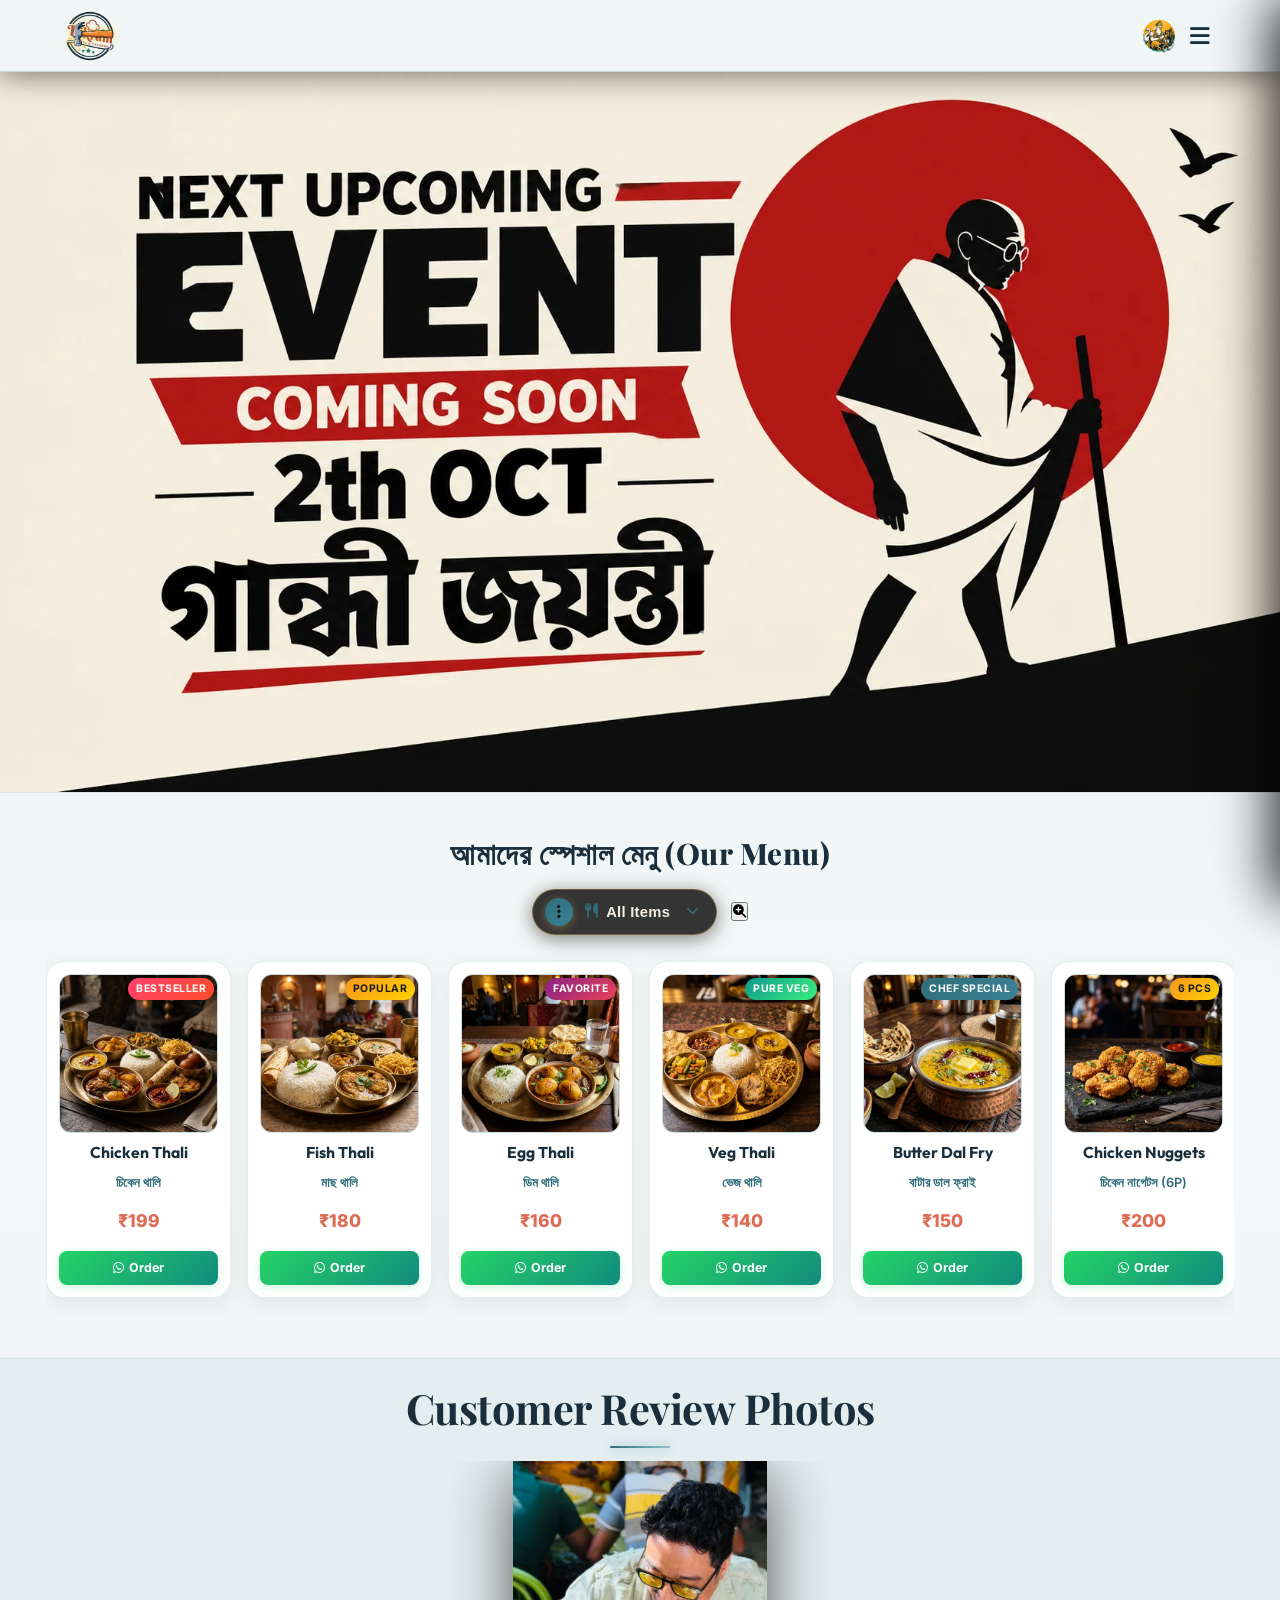
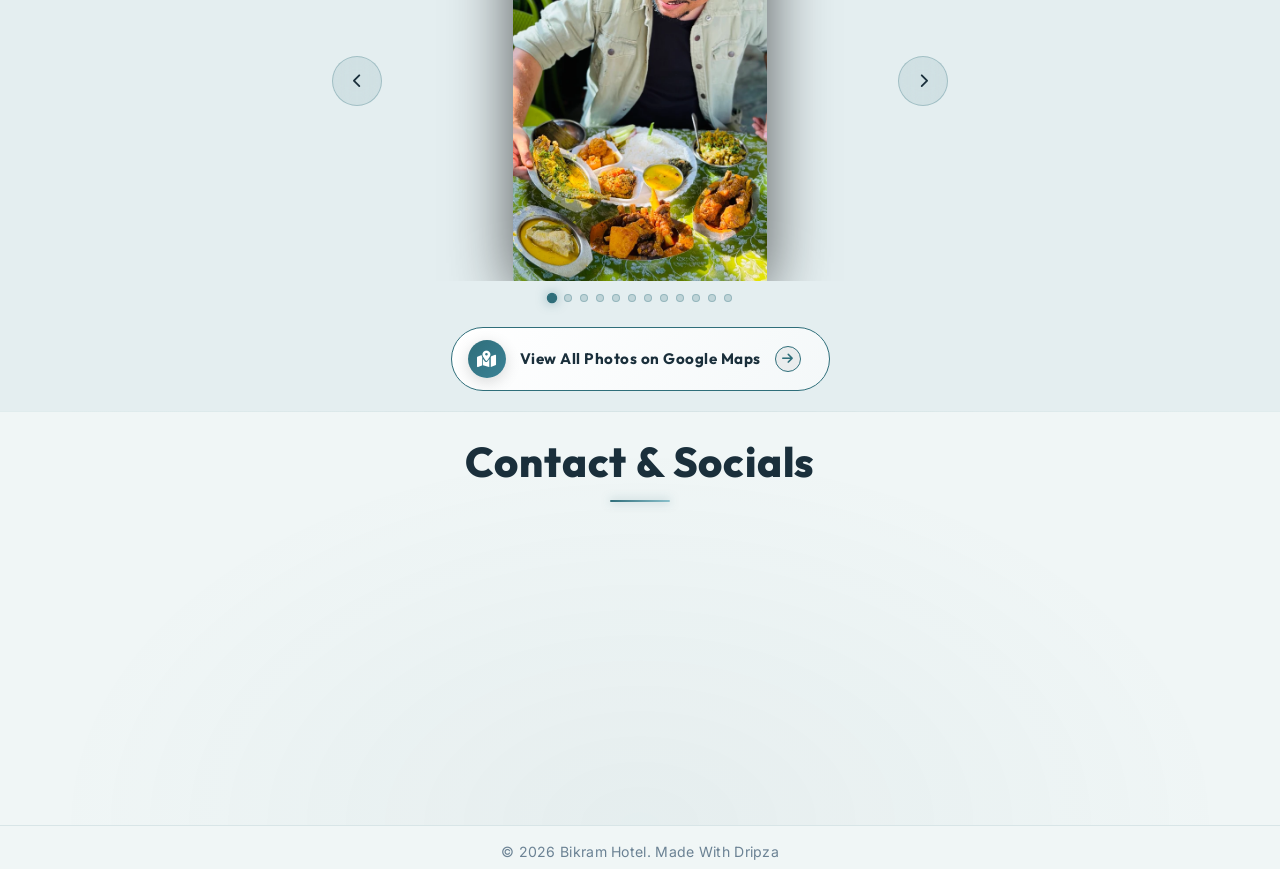
==== index.html @ 46b235b0 "Update search input keypad dismiss on enter" ====
﻿<!DOCTYPE html>
<html lang="bn">
<head>
    <meta charset="UTF-8">
    <meta name="viewport" content="width=device-width, initial-scale=1.0">
    <title>Bikram Hotel</title>
    <link rel="icon" type="image/png" href="assets/bikram_hotel_logo.webp">
    <link href="https://fonts.googleapis.com/css2?family=Playfair+Display:wght@400;600;700;800&family=Outfit:wght@300;400;600;800&family=Inter:wght@300;400;500;600&display=swap" rel="stylesheet">
    <link rel="stylesheet" href="https://cdnjs.cloudflare.com/ajax/libs/font-awesome/6.4.0/css/all.min.css">
    <link rel="stylesheet" href="styles.css?v=1.3">
</head>
<body class="no-scroll">
    <!-- Preloader Screen -->
    <div id="preloader">
        <div class="preloader-content">
            <h1 class="preloader-title">Welcome to <br><span class="highlight">Bikram Hotel</span></h1>
            <div class="preloader-loader">
                <div class="loader-bar"></div>
            </div>
        </div>
    </div>
    <!-- Navbar -->
    <nav class="navbar">
        <div class="logo-container">
            <img src="assets/bikram_hotel_logo.webp" alt="Bikram Hotel Logo" class="logo-brand-img">
            <div class="logo-text-wrapper">
                <span class="animated-football-header" title="Ganesh Chaturthi Special">
                    <img src="assets/ganesh_run_icon.webp" alt="Ganesh Run Icon" style="object-fit: contain; filter: drop-shadow(0 0 5px rgba(255, 215, 0, 0.6));">
                </span>
                <span class="logo-text">Bikram Hotel</span>
            </div>
        </div>
        <span class="rath-yatra-header-text">শুভ বিশ্বকর্মা পূজা!</span>
        <ul class="nav-links">
            <li><a href="#home">Home</a></li>
            <li><a href="#menu">Menu</a></li>
            <li><a href="#reviews">Reviews</a></li>
            <li><a href="#contact">Contact</a></li>
        </ul>
        <div class="navbar-actions">
            <!-- Rakhi Purnima Button for Poster -->
            <button class="fifa-btn" id="open-promo-modal-direct-btn" title="Show Ganesh Chaturthi Special Poster">
                <div class="fifa-container">
                    <div class="fifa-magic-ring"></div>
                    <img src="assets/ganesh_icon.webp" alt="Ganesh Special" class="fifa-svg" style="object-fit: contain;">
                </div>
            </button>
            
            <div class="hamburger">
                <i class="fas fa-bars"></i>
            </div>
        </div>
    </nav>

    <!-- Hero Section -->
    <section id="home" class="hero">
        <div class="hero-bg banner-box">
            <img src="assets/aj_restaurant_banner_1.webp" alt="AJ Restaurant & Cafe Banner" class="active">
            <img src="assets/hero_banner_1.webp" alt="Bikram Hotel Hero Banner">
            <div class="overlay"></div>
        </div>
        <!-- Click/Hover Zones for Banner Control -->
        <div class="hero-nav-zone left-zone" title="Previous Image"></div>
        <div class="hero-nav-zone right-zone" title="Next Image"></div>
    </section>

                    <!-- Digital Restaurant Menu Section -->
    <section id="menu" class="main-menu-section">
        <div class="menu-header-wrapper">
            <div class="menu-eyebrow-container">
                <span class="menu-eyebrow">আমাদের স্পেশাল মেনু (Our Menu)</span>
            </div>
        </div>

        <!-- Menu Category Filter Tabs -->
                <!-- Menu Category Filter Dropdown (Three-Dot Filter Menu) -->
        <!-- Menu Filter and Zoom Controls Row -->
        <div class="menu-filter-controls-row">
            <div class="menu-filter-dropdown-wrapper" id="main-menu-filter-dropdown-wrapper">
            <button type="button" class="menu-filter-dots-btn" id="main-menu-filter-dots-btn" aria-expanded="false" aria-haspopup="true" title="Filter Menu">
                <span class="three-dots-icon-box">
                    <i class="fas fa-ellipsis-v"></i>
                </span>
                <span class="current-filter-label" id="main-current-filter-label">
                    <i class="fas fa-utensils"></i>
                    <span>All Items</span>
                </span>
                <i class="fas fa-chevron-down filter-dropdown-arrow"></i>
            </button>

            <!-- Dropdown List of Category Filter Options -->
            <div class="menu-filter-dropdown-menu" id="main-menu-filter-dropdown-menu">
                <div class="menu-filter-dropdown-header">
                    <span><i class="fas fa-filter"></i> Filter Category</span>
                </div>
                <div class="menu-filter-dropdown-list">
                    <button type="button" class="menu-tab-btn active" data-category="all">
                        <span class="tab-btn-content">
                            <i class="fas fa-utensils tab-icon"></i>
                            <span class="tab-title">All Items</span>
                        </span>
                        <i class="fas fa-check active-indicator-icon"></i>
                    </button>
                    <button type="button" class="menu-tab-btn" data-category="thali">
                        <span class="tab-btn-content">
                            <i class="fas fa-bowl-rice tab-icon"></i>
                            <span class="tab-title">Bengali Thali</span>
                        </span>
                        <i class="fas fa-check active-indicator-icon"></i>
                    </button>
                    <button type="button" class="menu-tab-btn" data-category="snacks">
                        <span class="tab-btn-content">
                            <i class="fas fa-burger tab-icon"></i>
                            <span class="tab-title">Breakfast & Snacks</span>
                        </span>
                        <i class="fas fa-check active-indicator-icon"></i>
                    </button>
                    <button type="button" class="menu-tab-btn" data-category="beverages">
                        <span class="tab-btn-content">
                            <i class="fas fa-mug-hot tab-icon"></i>
                            <span class="tab-title">Tea & Coffee</span>
                        </span>
                        <i class="fas fa-check active-indicator-icon"></i>
                    </button>
                    <button type="button" class="menu-tab-btn" data-category="extras">
                        <span class="tab-btn-content">
                            <i class="fas fa-plate-wheat tab-icon"></i>
                            <span class="tab-title">Sides & Extras</span>
                        </span>
                        <i class="fas fa-check active-indicator-icon"></i>
                    </button>
                </div>
            </div>
        </div>

            <!-- Zoom Full Menu Button on Right Side of Filter -->
            <button type="button" class="menu-zoom-btn" id="open-full-menu-modal-btn" title="Open Complete Menu Card">
                    <i class="fas fa-search-plus"></i>
                </button>
        </div>
        

        <!-- Menu Cards Horizontal Side-Scroll Wrapper -->
        <div class="main-menu-scroll-wrapper">
            <div class="main-menu-scroll-track" id="main-restaurant-menu-scroll">
                
                <!-- 1. Chicken Thali -->
                <div class="food-menu-card" data-category="thali">
                    <div class="food-card-badge bestseller">Bestseller</div>
                    <div class="food-card-img-box">
                        <img src="assets/menu_chicken_thali.webp" alt="Chicken Thali" loading="lazy">
                    </div>
                    <div class="food-card-body">
                        <h3 class="food-title">Chicken Thali</h3>
                        <span class="bengali-title">চিকেন থালি</span>
                        <span class="food-price">₹199</span>
                        <a href="https://wa.me/919932646227?text=Hi%20Bikram%20Hotel,%20I%20want%20to%20order%20Chicken%20Thali%20(₹199)" target="_blank" class="food-order-btn">
                            <i class="fab fa-whatsapp"></i> Order
                        </a>
                    </div>
                </div>

                <!-- 2. Fish Thali -->
                <div class="food-menu-card" data-category="thali">
                    <div class="food-card-badge popular">Popular</div>
                    <div class="food-card-img-box">
                        <img src="assets/menu_fish_thali.webp" alt="Fish Thali" loading="lazy">
                    </div>
                    <div class="food-card-body">
                        <h3 class="food-title">Fish Thali</h3>
                        <span class="bengali-title">মাছ থালি</span>
                        <span class="food-price">₹180</span>
                        <a href="https://wa.me/919932646227?text=Hi%20Bikram%20Hotel,%20I%20want%20to%20order%20Fish%20Thali%20(₹180)" target="_blank" class="food-order-btn">
                            <i class="fab fa-whatsapp"></i> Order
                        </a>
                    </div>
                </div>

                <!-- 3. Egg Thali -->
                <div class="food-menu-card" data-category="thali">
                    <div class="food-card-badge special">Favorite</div>
                    <div class="food-card-img-box">
                        <img src="assets/menu_egg_thali.webp" alt="Egg Thali" loading="lazy">
                    </div>
                    <div class="food-card-body">
                        <h3 class="food-title">Egg Thali</h3>
                        <span class="bengali-title">ডিম থালি</span>
                        <span class="food-price">₹160</span>
                        <a href="https://wa.me/919932646227?text=Hi%20Bikram%20Hotel,%20I%20want%20to%20order%20Egg%20Thali%20(₹160)" target="_blank" class="food-order-btn">
                            <i class="fab fa-whatsapp"></i> Order
                        </a>
                    </div>
                </div>

                <!-- 4. Veg Thali -->
                <div class="food-menu-card" data-category="thali">
                    <div class="food-card-badge pure-veg">Pure Veg</div>
                    <div class="food-card-img-box">
                        <img src="assets/menu_veg_thali.webp" alt="Veg Thali" loading="lazy">
                    </div>
                    <div class="food-card-body">
                        <h3 class="food-title">Veg Thali</h3>
                        <span class="bengali-title">ভেজ থালি</span>
                        <span class="food-price">₹140</span>
                        <a href="https://wa.me/919932646227?text=Hi%20Bikram%20Hotel,%20I%20want%20to%20order%20Veg%20Thali%20(₹140)" target="_blank" class="food-order-btn">
                            <i class="fab fa-whatsapp"></i> Order
                        </a>
                    </div>
                </div>

                <!-- 5. Butter Dal Fry -->
                <div class="food-menu-card" data-category="extras">
                    <div class="food-card-badge chef">Chef Special</div>
                    <div class="food-card-img-box">
                        <img src="assets/menu_butter_dal_fry.webp" alt="Butter Dal Fry" loading="lazy">
                    </div>
                    <div class="food-card-body">
                        <h3 class="food-title">Butter Dal Fry</h3>
                        <span class="bengali-title">বাটার ডাল ফ্রাই</span>
                        <span class="food-price">₹150</span>
                        <a href="https://wa.me/919932646227?text=Hi%20Bikram%20Hotel,%20I%20want%20to%20order%20Butter%20Dal%20Fry%20(₹150)" target="_blank" class="food-order-btn">
                            <i class="fab fa-whatsapp"></i> Order
                        </a>
                    </div>
                </div>

                <!-- 6. Chicken Nuggets -->
                <div class="food-menu-card" data-category="snacks">
                    <div class="food-card-badge popular">6 Pcs</div>
                    <div class="food-card-img-box">
                        <img src="assets/menu_chicken_nuggets.webp" alt="Chicken Nuggets" loading="lazy">
                    </div>
                    <div class="food-card-body">
                        <h3 class="food-title">Chicken Nuggets</h3>
                        <span class="bengali-title">চিকেন নাগেটস (6P)</span>
                        <span class="food-price">₹200</span>
                        <a href="https://wa.me/919932646227?text=Hi%20Bikram%20Hotel,%20I%20want%20to%20order%20Chicken%20Nuggets%20(₹200)" target="_blank" class="food-order-btn">
                            <i class="fab fa-whatsapp"></i> Order
                        </a>
                    </div>
                </div>

                <!-- 7. Aloo Tikki -->
                <div class="food-menu-card" data-category="snacks">
                    <div class="food-card-badge pure-veg">Big Size</div>
                    <div class="food-card-img-box">
                        <img src="assets/menu_aloo_tikki.webp" alt="Aloo Tikki Big Size" loading="lazy">
                    </div>
                    <div class="food-card-body">
                        <h3 class="food-title">Aloo Tikki 6P</h3>
                        <span class="bengali-title">আলু টিক্কি (6P)</span>
                        <span class="food-price">₹180</span>
                        <a href="https://wa.me/919932646227?text=Hi%20Bikram%20Hotel,%20I%20want%20to%20order%20Aloo%20Tikki%20(₹180)" target="_blank" class="food-order-btn">
                            <i class="fab fa-whatsapp"></i> Order
                        </a>
                    </div>
                </div>

                <!-- 8. Egg Maggie -->
                <div class="food-menu-card" data-category="snacks">
                    <div class="food-card-badge popular">Hot</div>
                    <div class="food-card-img-box">
                        <img src="assets/menu_egg_maggie.webp" alt="Egg Maggie" loading="lazy">
                    </div>
                    <div class="food-card-body">
                        <h3 class="food-title">Egg Maggie</h3>
                        <span class="bengali-title">এগ ম্যাগি</span>
                        <span class="food-price">₹80</span>
                        <a href="https://wa.me/919932646227?text=Hi%20Bikram%20Hotel,%20I%20want%20to%20order%20Egg%20Maggie%20(₹80)" target="_blank" class="food-order-btn">
                            <i class="fab fa-whatsapp"></i> Order
                        </a>
                    </div>
                </div>

                <!-- 9. Veg Maggie -->
                <div class="food-menu-card" data-category="snacks">
                    <div class="food-card-badge pure-veg">Veg</div>
                    <div class="food-card-img-box">
                        <img src="assets/menu_egg_maggie.webp" alt="Veg Maggie" loading="lazy">
                    </div>
                    <div class="food-card-body">
                        <h3 class="food-title">Veg Maggie</h3>
                        <span class="bengali-title">ভেজ ম্যাগি</span>
                        <span class="food-price">₹60</span>
                        <a href="https://wa.me/919932646227?text=Hi%20Bikram%20Hotel,%20I%20want%20to%20order%20Veg%20Maggie%20(₹60)" target="_blank" class="food-order-btn">
                            <i class="fab fa-whatsapp"></i> Order
                        </a>
                    </div>
                </div>

                <!-- 10. Bread Omelette -->
                <div class="food-menu-card" data-category="snacks">
                    <div class="food-card-badge special">Breakfast</div>
                    <div class="food-card-img-box">
                        <img src="assets/menu6.webp" alt="Bread Omelette Jam Butter" loading="lazy">
                    </div>
                    <div class="food-card-body">
                        <h3 class="food-title">Bread Omelette</h3>
                        <span class="bengali-title">ব্রেড ওমলেট / জ্যাম</span>
                        <span class="food-price">₹60</span>
                        <a href="https://wa.me/919932646227?text=Hi%20Bikram%20Hotel,%20I%20want%20to%20order%20Bread%20Omelette%20(₹60)" target="_blank" class="food-order-btn">
                            <i class="fab fa-whatsapp"></i> Order
                        </a>
                    </div>
                </div>

                <!-- 11. Chai & Coffee -->
                <div class="food-menu-card" data-category="beverages">
                    <div class="food-card-badge special">Hot</div>
                    <div class="food-card-img-box">
                        <img src="assets/menu_tea_coffee.webp" alt="Coffee" loading="lazy">
                    </div>
                    <div class="food-card-body">
                        <h3 class="food-title">Milk / Black Coffee</h3>
                        <span class="bengali-title">কফি (Min 2 Cup)</span>
                        <span class="food-price">₹50</span>
                        <a href="https://wa.me/919932646227?text=Hi%20Bikram%20Hotel,%20I%20want%20to%20order%20Coffee" target="_blank" class="food-order-btn">
                            <i class="fab fa-whatsapp"></i> Order
                        </a>
                    </div>
                </div>

                <!-- 12. Milk / Black Tea -->
                <div class="food-menu-card" data-category="beverages">
                    <div class="food-card-badge bestseller">Chai</div>
                    <div class="food-card-img-box">
                        <img src="assets/menu_tea_coffee.webp" alt="Tea" loading="lazy">
                    </div>
                    <div class="food-card-body">
                        <h3 class="food-title">Black / Milk Tea</h3>
                        <span class="bengali-title">চা (Min 2 Cup)</span>
                        <span class="food-price">₹25</span>
                        <a href="https://wa.me/919932646227?text=Hi%20Bikram%20Hotel,%20I%20want%20to%20order%20Tea" target="_blank" class="food-order-btn">
                            <i class="fab fa-whatsapp"></i> Order
                        </a>
                    </div>
                </div>

                <!-- 13. Green Tea -->
                <div class="food-menu-card" data-category="beverages">
                    <div class="food-card-badge pure-veg">Healthy</div>
                    <div class="food-card-img-box">
                        <img src="assets/menu_tea_coffee.webp" alt="Green Tea" loading="lazy">
                    </div>
                    <div class="food-card-body">
                        <h3 class="food-title">Green Tea</h3>
                        <span class="bengali-title">গ্রিন টি (Min 2 Cup)</span>
                        <span class="food-price">₹40</span>
                        <a href="https://wa.me/919932646227?text=Hi%20Bikram%20Hotel,%20I%20want%20to%20order%20Green%20Tea" target="_blank" class="food-order-btn">
                            <i class="fab fa-whatsapp"></i> Order
                        </a>
                    </div>
                </div>

                <!-- 14. Extra Chicken 4P -->
                <div class="food-menu-card" data-category="extras">
                    <div class="food-card-badge popular">4 Pcs</div>
                    <div class="food-card-img-box">
                        <img src="assets/menu_chicken_thali.webp" alt="Extra Chicken" loading="lazy">
                    </div>
                    <div class="food-card-body">
                        <h3 class="food-title">Extra Chicken (4P)</h3>
                        <span class="bengali-title">চিকেন কারি (4P)</span>
                        <span class="food-price">₹180</span>
                        <a href="https://wa.me/919932646227?text=Hi%20Bikram%20Hotel,%20I%20want%20to%20order%20Extra%20Chicken%204P%20(₹180)" target="_blank" class="food-order-btn">
                            <i class="fab fa-whatsapp"></i> Order
                        </a>
                    </div>
                </div>

                <!-- 15. Extra Mutton 1P -->
                <div class="food-menu-card" data-category="extras">
                    <div class="food-card-badge special">Special</div>
                    <div class="food-card-img-box">
                        <img src="assets/menu3.webp" alt="Extra Mutton" loading="lazy">
                    </div>
                    <div class="food-card-body">
                        <h3 class="food-title">Extra Mutton (1P)</h3>
                        <span class="bengali-title">মটন (স্পেশাল অর্ডার)</span>
                        <span class="food-price">₹80</span>
                        <a href="https://wa.me/919932646227?text=Hi%20Bikram%20Hotel,%20I%20want%20to%20order%20Extra%20Mutton%20(₹80)" target="_blank" class="food-order-btn">
                            <i class="fab fa-whatsapp"></i> Order
                        </a>
                    </div>
                </div>

                <!-- 16. Extra Fish 1P -->
                <div class="food-menu-card" data-category="extras">
                    <div class="food-card-badge popular">1 Pc</div>
                    <div class="food-card-img-box">
                        <img src="assets/menu_fish_thali.webp" alt="Extra Fish" loading="lazy">
                    </div>
                    <div class="food-card-body">
                        <h3 class="food-title">Extra Fish (1P)</h3>
                        <span class="bengali-title">মাছ ১ পিস</span>
                        <span class="food-price">₹80</span>
                        <a href="https://wa.me/919932646227?text=Hi%20Bikram%20Hotel,%20I%20want%20to%20order%20Extra%20Fish%20(₹80)" target="_blank" class="food-order-btn">
                            <i class="fab fa-whatsapp"></i> Order
                        </a>
                    </div>
                </div>

                <!-- 17. Green Salad -->
                <div class="food-menu-card" data-category="extras">
                    <div class="food-card-badge pure-veg">Fresh</div>
                    <div class="food-card-img-box">
                        <img src="assets/menu_veg_thali.webp" alt="Green Salad" loading="lazy">
                    </div>
                    <div class="food-card-body">
                        <h3 class="food-title">Green Salad</h3>
                        <span class="bengali-title">গ্রিন স্যালাড</span>
                        <span class="food-price">₹100</span>
                        <a href="https://wa.me/919932646227?text=Hi%20Bikram%20Hotel,%20I%20want%20to%20order%20Green%20Salad%20(₹100)" target="_blank" class="food-order-btn">
                            <i class="fab fa-whatsapp"></i> Order
                        </a>
                    </div>
                </div>

                <!-- 18. Extra Egg (2P) -->
                <div class="food-menu-card" data-category="extras">
                    <div class="food-card-badge special">2 Pcs</div>
                    <div class="food-card-img-box">
                        <img src="assets/menu_egg_thali.webp" alt="Extra Egg 2P" loading="lazy">
                    </div>
                    <div class="food-card-body">
                        <h3 class="food-title">Extra Egg (2P)</h3>
                        <span class="bengali-title">ডিম (২ পিস)</span>
                        <span class="food-price">₹50</span>
                        <a href="https://wa.me/919932646227?text=Hi%20Bikram%20Hotel,%20I%20want%20to%20order%20Extra%20Egg%202P%20(₹50)" target="_blank" class="food-order-btn">
                            <i class="fab fa-whatsapp"></i> Order
                        </a>
                    </div>
                </div>

                <!-- 19. Extra Rice -->
                <div class="food-menu-card" data-category="extras">
                    <div class="food-card-badge popular">1 Plate</div>
                    <div class="food-card-img-box">
                        <img src="assets/menu_veg_thali.webp" alt="Extra Rice" loading="lazy">
                    </div>
                    <div class="food-card-body">
                        <h3 class="food-title">Extra Rice</h3>
                        <span class="bengali-title">এক্সট্রা ভাত</span>
                        <span class="food-price">₹50</span>
                        <a href="https://wa.me/919932646227?text=Hi%20Bikram%20Hotel,%20I%20want%20to%20order%20Extra%20Rice%20(₹50)" target="_blank" class="food-order-btn">
                            <i class="fab fa-whatsapp"></i> Order
                        </a>
                    </div>
                </div>

                <!-- 20. Extra Misti / Papad / Roti -->
                <div class="food-menu-card" data-category="extras">
                    <div class="food-card-badge pure-veg">Per Pc</div>
                    <div class="food-card-img-box">
                        <img src="assets/menu2.webp" alt="Extra Misti Papad Roti" loading="lazy">
                    </div>
                    <div class="food-card-body">
                        <h3 class="food-title">Extra Misti / Papad / Roti</h3>
                        <span class="bengali-title">মিষ্টি / পাঁপড় / রুটি</span>
                        <span class="food-price">₹10</span>
                        <a href="https://wa.me/919932646227?text=Hi%20Bikram%20Hotel,%20I%20want%20to%20order%20Extra%20Misti%20Papad%20Roti%20(₹10)" target="_blank" class="food-order-btn">
                            <i class="fab fa-whatsapp"></i> Order
                        </a>
                    </div>
                </div>

                <!-- 21. Extra Sabji / Dal / Vaji -->
                <div class="food-menu-card" data-category="extras">
                    <div class="food-card-badge pure-veg">Side Bowl</div>
                    <div class="food-card-img-box">
                        <img src="assets/menu_butter_dal_fry.webp" alt="Extra Sabji Dal Vaji" loading="lazy">
                    </div>
                    <div class="food-card-body">
                        <h3 class="food-title">Extra Sabji / Dal / Vaji</h3>
                        <span class="bengali-title">সবজি / ডাল / ভাজি</span>
                        <span class="food-price">₹30</span>
                        <a href="https://wa.me/919932646227?text=Hi%20Bikram%20Hotel,%20I%20want%20to%20order%20Extra%20Sabji%20Dal%20Vaji%20(₹30)" target="_blank" class="food-order-btn">
                            <i class="fab fa-whatsapp"></i> Order
                        </a>
                    </div>
                </div>

                <!-- 18. Water Bottle -->
                <div class="food-menu-card" data-category="beverages">
                    <div class="food-card-badge pure-veg">Mineral</div>
                    <div class="food-card-img-box">
                        <img src="assets/menu5.webp" alt="Water Bottle" loading="lazy">
                    </div>
                    <div class="food-card-body">
                        <h3 class="food-title">Water Bottle</h3>
                        <span class="bengali-title">জল 1L / 2L</span>
                        <span class="food-price">₹20 / ₹30</span>
                        <a href="https://wa.me/919932646227?text=Hi%20Bikram%20Hotel,%20I%20want%20to%20order%20Water%20Bottle" target="_blank" class="food-order-btn">
                            <i class="fab fa-whatsapp"></i> Order
                        </a>
                    </div>
                </div>

            </div>
        </div>
    </section>

    <!-- Reviews Section (Photo Gallery) -->
    <section id="reviews" class="reviews-section">
        <h2 class="section-title">Customer Review Photos</h2>
        <div class="reviews-slider-container">
            <div class="reviews-slider">
                <div class="review-slide active">
                    <img src="assets/review_1.webp" alt="Customer Review 1" loading="lazy">
                </div>
                <div class="review-slide">
                    <img src="assets/review_2.webp" alt="Customer Review 2" loading="lazy">
                </div>
                <div class="review-slide">
                    <img src="assets/review_3.webp" alt="Customer Review 3" loading="lazy">
                </div>
                <div class="review-slide">
                    <img src="assets/review_4.webp" alt="Customer Review 4" loading="lazy">
                </div>
                <div class="review-slide">
                    <img src="assets/review_5.webp" alt="Customer Review 5" loading="lazy">
                </div>
                <div class="review-slide">
                    <img src="assets/review_6.webp" alt="Customer Review 6" loading="lazy">
                </div>
                <div class="review-slide">
                    <img src="assets/review_7.webp" alt="Customer Review 7" loading="lazy">
                </div>
                <div class="review-slide">
                    <img src="assets/review_8.webp" alt="Customer Review 8" loading="lazy">
                </div>
                <div class="review-slide">
                    <img src="assets/review_9.webp" alt="Customer Review 9" loading="lazy">
                </div>
                <div class="review-slide">
                    <img src="assets/review_10.webp" alt="Customer Review 10" loading="lazy">
                </div>
                <div class="review-slide">
                    <img src="assets/review_11.webp" alt="Customer Review 11" loading="lazy">
                </div>
                <div class="review-slide">
                    <img src="assets/review_12.webp" alt="Customer Review 12" loading="lazy">
                </div>
            </div>
            
            <!-- Slider Controls -->
            <button class="slider-btn prev-btn" aria-label="Previous Review"><i class="fas fa-chevron-left"></i></button>
            <button class="slider-btn next-btn" aria-label="Next Review"><i class="fas fa-chevron-right"></i></button>
            
            <!-- Slider Dots -->
            <div class="slider-dots">
                <span class="dot active" data-index="0"></span>
                <span class="dot" data-index="1"></span>
                <span class="dot" data-index="2"></span>
                <span class="dot" data-index="3"></span>
                <span class="dot" data-index="4"></span>
                <span class="dot" data-index="5"></span>
                <span class="dot" data-index="6"></span>
                <span class="dot" data-index="7"></span>
                <span class="dot" data-index="8"></span>
                <span class="dot" data-index="9"></span>
                <span class="dot" data-index="10"></span>
                <span class="dot" data-index="11"></span>
            </div>
        </div>
                <div class="reviews-cta-wrapper">
            <a href="https://maps.app.goo.gl/nTETQAM3qADhPTgw6" target="_blank" class="modern-maps-btn" title="Open Google Maps Gallery">
                <span class="maps-icon-badge"><i class="fas fa-map-marked-alt"></i></span>
                <span class="maps-btn-text">View All Photos on Google Maps</span>
                <span class="maps-arrow-circle"><i class="fas fa-arrow-right"></i></span>
            </a>
        </div>
    </section>

    <!-- Contact & Footer -->
    <section id="contact" class="contact-section">
        <h2 class="section-title">Contact & Socials</h2>
        <div class="contact-container glassmorphism">
            <div class="contact-info">
                <h2>Visit Us</h2>
                <div class="info-item">
                    <a href="https://maps.app.goo.gl/AjEqRNmKgJiMeu5a7" target="_blank" style="color: inherit; text-decoration: none; display: flex; align-items: center; gap: 15px;">
                        <i class="fas fa-map-marker-alt"></i>
                        <p>C978+JMF, Nabadwip, West Bengal 741302</p>
                    </a>
                </div>
                <div class="info-item">
                    <a href="tel:+919932646227" style="color: inherit; text-decoration: none; display: flex; align-items: center; gap: 15px; width: 100%;">
                        <i class="fas fa-phone-alt"></i>
                        <p>+91 9932646227</p>
                    </a>
                </div>
                <div class="info-item">
                    <a href="mailto:bikramhotel.nabadwip@gmail.com" style="color: inherit; text-decoration: none; display: flex; align-items: center; gap: 15px; width: 100%;">
                        <i class="fas fa-envelope"></i>
                        <p>bikramhotel.nabadwip@gmail.com</p>
                    </a>
                </div>
            </div>
            <div class="social-links">
                <h2>Follow Us</h2>
                <div class="social-icons">
                    <a href="#" class="social-icon"><i class="fab fa-instagram"></i></a>
                    <a href="#" class="social-icon"><i class="fab fa-facebook-f"></i></a>
                    <a href="#" class="social-icon"><i class="fab fa-youtube"></i></a>
                    <a href="https://wa.me/919932646227" target="_blank" class="social-icon"><i class="fab fa-whatsapp"></i></a>
                    <a href="https://maps.app.goo.gl/AjEqRNmKgJiMeu5a7" target="_blank" class="social-icon"><i class="fas fa-map-marker-alt"></i></a>
                </div>
            </div>
        </div>
    </section>

        <footer>
        <p>&copy; 2026 Bikram Hotel. Made With Dripza</p>
    </footer>



    <!-- Message Panel Overlay -->
    <div class="msg-panel-overlay" id="msg-panel-overlay"></div>

    <!-- Slide-out Message Panel -->
    <div class="msg-panel" id="msg-panel">
        <button class="close-msg-panel-btn" id="close-msg-panel-btn">&times;</button>
        <div class="msg-panel-header">
            <h2>Send a Message</h2>
            <p>We'd love to hear from you! Write to us and we'll save it to our sheet.</p>
        </div>
        <form id="msg-panel-form">
            <div class="form-group">
                <label for="msg-name">Your Name</label>
                <input type="text" id="msg-name" required placeholder="Enter your full name">
            </div>
            <div class="form-group">
                <label for="msg-email">Email or Phone</label>
                <input type="text" id="msg-email" required placeholder="Enter email or phone number">
            </div>
            <div class="form-group">
                <label for="msg-content">Message</label>
                <textarea id="msg-content" rows="5" required placeholder="Type your message here..."></textarea>
            </div>
            <button type="submit" class="submit-msg-btn" id="submit-msg-btn">
                <span>Send Message</span> <i class="fas fa-paper-plane"></i>
            </button>
        </form>
        <div class="msg-status-container" id="msg-status-container"></div>
    </div>



        <!-- Full Menu Interactive Modal -->
    <div class="full-menu-modal" id="full-menu-modal" aria-hidden="true">
        <div class="full-menu-modal-overlay" id="full-menu-modal-overlay"></div>
        <div class="full-menu-modal-container">
            <!-- Modal Sticky Top Header Container (Header + Hero Title + Search + Category Tabs) -->
            <div class="full-menu-modal-top-section">
                <!-- Modal Header -->
                <div class="full-menu-modal-header">
                    <div class="full-menu-modal-header-left">
                        <button class="menu-modal-close-btn" id="close-full-menu-modal-btn" aria-label="Close Full Menu">
                            <i class="fas fa-arrow-left"></i> <span>Back</span>
                        </button>
                        <div class="full-menu-modal-title">
                            Bikram Hotel
                        </div>
                    </div>
                    <div class="full-menu-modal-header-right">
                        <a href="#modal-order-timings" class="menu-modal-timing-btn" id="modal-timing-btn" title="Order Timings">
                            <i class="fas fa-clock"></i> <span>Timings</span>
                        </a>
                        <a href="tel:919932646227" class="menu-modal-call-btn">
                            <i class="fas fa-phone-alt"></i> <span>919932646227</span>
                        </a>
                        <button class="menu-modal-close-icon-btn" id="close-full-menu-icon-btn" aria-label="Close">
                            <i class="fas fa-times"></i>
                        </button>
                    </div>
                </div>

                <!-- Modal Hero Header -->
                <div class="full-menu-hero">
                    <h1>Complete Menu Card <span class="bengali-heading">আমাদের সম্পূর্ণ ডিজিটাল মেনু</span></h1>
                </div>

                <!-- Search Bar & Category Filter Tabs -->
                <div class="menu-control-bar">
                    

                    <!-- Modal Category Filter Dropdown (Three-Dot Filter Menu) -->
                    <div class="menu-filter-dropdown-wrapper" id="modal-menu-filter-dropdown-wrapper">
            <button type="button" class="menu-filter-dots-btn" id="modal-menu-filter-dots-btn" aria-expanded="false" aria-haspopup="true" title="Filter Menu">
                <span class="three-dots-icon-box">
                    <i class="fas fa-ellipsis-v"></i>
                </span>
                <span class="current-filter-label" id="modal-current-filter-label">
                    <i class="fas fa-utensils"></i>
                    <span>All Items</span>
                </span>
                <i class="fas fa-chevron-down filter-dropdown-arrow"></i>
            </button>

            <!-- Dropdown List of Category Filter Options -->
            <div class="menu-filter-dropdown-menu" id="modal-menu-filter-dropdown-menu">
                <div class="menu-filter-dropdown-header">
                    <span><i class="fas fa-filter"></i> Filter Category</span>
                </div>
                <div class="menu-filter-dropdown-list">
                    <button type="button" class="menu-tab-btn active" data-category="all">
                        <span class="tab-btn-content">
                            <i class="fas fa-utensils tab-icon"></i>
                            <span class="tab-title">All Items</span>
                        </span>
                        <i class="fas fa-check active-indicator-icon"></i>
                    </button>
                    <button type="button" class="menu-tab-btn" data-category="thali">
                        <span class="tab-btn-content">
                            <i class="fas fa-bowl-rice tab-icon"></i>
                            <span class="tab-title">Bengali Thali</span>
                        </span>
                        <i class="fas fa-check active-indicator-icon"></i>
                    </button>
                    <button type="button" class="menu-tab-btn" data-category="snacks">
                        <span class="tab-btn-content">
                            <i class="fas fa-burger tab-icon"></i>
                            <span class="tab-title">Breakfast & Snacks</span>
                        </span>
                        <i class="fas fa-check active-indicator-icon"></i>
                    </button>
                    <button type="button" class="menu-tab-btn" data-category="beverages">
                        <span class="tab-btn-content">
                            <i class="fas fa-mug-hot tab-icon"></i>
                            <span class="tab-title">Tea & Coffee</span>
                        </span>
                        <i class="fas fa-check active-indicator-icon"></i>
                    </button>
                    <button type="button" class="menu-tab-btn" data-category="extras">
                        <span class="tab-btn-content">
                            <i class="fas fa-plate-wheat tab-icon"></i>
                            <span class="tab-title">Sides & Extras</span>
                        </span>
                        <i class="fas fa-check active-indicator-icon"></i>
                    </button>
                </div>
            </div>
                </div>

                    <div class="search-box-wrapper">
                        <i class="fas fa-search"></i>
                        <input type="text" id="modal-menu-search-input" placeholder="খাবারের নাম লিখে খুঁজুন (Search dishes...)" autocomplete="off" enterkeyhint="search">
                        <button type="button" id="modal-menu-search-clear" class="search-clear-btn" aria-label="Clear search" title="à¦®à§à¦›à§‡ à¦«à§‡à¦²à§à¦¨ (Clear)">
                            <i class="fas fa-times"></i>
                        </button>
                    </div>
            </div>
            </div>

            <div class="full-menu-modal-body">
                <!-- Complete Menu Card Grid -->
                <div class="compact-menu-grid-container">
                    <div class="compact-grid" id="modal-full-menu-grid">

                        <!-- 1. Chicken Thali -->
                        <div class="food-menu-card" data-category="thali" data-keywords="chicken thali murgi murgir mangsho rice dal sabji thali">
                            <div class="food-card-badge bestseller">Bestseller</div>
                            <div class="food-card-img-box">
                                <img src="assets/menu_chicken_thali.webp" alt="Chicken Thali" loading="lazy">
                            </div>
                            <div class="food-card-body">
                                <h3 class="food-title">Chicken Thali</h3>
                                <span class="bengali-title">চিকেন থালি</span>
                                <span class="food-price">₹199</span>
                                <a href="https://wa.me/919932646227?text=Hi%20Bikram%20Hotel,%20I%20want%20to%20order%20Chicken%20Thali%20(₹199)" target="_blank" class="food-order-btn">
                                    <i class="fab fa-whatsapp"></i> Order
                                </a>
                            </div>
                        </div>

                        <!-- 2. Fish Thali -->
                        <div class="food-menu-card" data-category="thali" data-keywords="fish thali macher thali mach jhol rui katla rice dal thali">
                            <div class="food-card-badge popular">Popular</div>
                            <div class="food-card-img-box">
                                <img src="assets/menu_fish_thali.webp" alt="Fish Thali" loading="lazy">
                            </div>
                            <div class="food-card-body">
                                <h3 class="food-title">Fish Thali</h3>
                                <span class="bengali-title">মাছ থালি</span>
                                <span class="food-price">₹180</span>
                                <a href="https://wa.me/919932646227?text=Hi%20Bikram%20Hotel,%20I%20want%20to%20order%20Fish%20Thali%20(₹180)" target="_blank" class="food-order-btn">
                                    <i class="fab fa-whatsapp"></i> Order
                                </a>
                            </div>
                        </div>

                        <!-- 3. Egg Thali -->
                        <div class="food-menu-card" data-category="thali" data-keywords="egg thali dimer thali dim kosha rice dal thali">
                            <div class="food-card-badge special">Favorite</div>
                            <div class="food-card-img-box">
                                <img src="assets/menu_egg_thali.webp" alt="Egg Thali" loading="lazy">
                            </div>
                            <div class="food-card-body">
                                <h3 class="food-title">Egg Thali</h3>
                                <span class="bengali-title">ডিম থালি</span>
                                <span class="food-price">₹160</span>
                                <a href="https://wa.me/919932646227?text=Hi%20Bikram%20Hotel,%20I%20want%20to%20order%20Egg%20Thali%20(₹160)" target="_blank" class="food-order-btn">
                                    <i class="fab fa-whatsapp"></i> Order
                                </a>
                            </div>
                        </div>

                        <!-- 4. Veg Thali -->
                        <div class="food-menu-card" data-category="thali" data-keywords="veg thali niramish thali paneer dal sabji rice mishti doi">
                            <div class="food-card-badge pure-veg">Pure Veg</div>
                            <div class="food-card-img-box">
                                <img src="assets/menu_veg_thali.webp" alt="Veg Thali" loading="lazy">
                            </div>
                            <div class="food-card-body">
                                <h3 class="food-title">Veg Thali</h3>
                                <span class="bengali-title">ভেজ থালি</span>
                                <span class="food-price">₹140</span>
                                <a href="https://wa.me/919932646227?text=Hi%20Bikram%20Hotel,%20I%20want%20to%20order%20Veg%20Thali%20(₹140)" target="_blank" class="food-order-btn">
                                    <i class="fab fa-whatsapp"></i> Order
                                </a>
                            </div>
                        </div>

                        <!-- 5. Butter Dal Fry -->
                        <div class="food-menu-card" data-category="extras" data-keywords="butter dal fry yellow dal tadka veg">
                            <div class="food-card-badge chef">Chef Special</div>
                            <div class="food-card-img-box">
                                <img src="assets/menu_butter_dal_fry.webp" alt="Butter Dal Fry" loading="lazy">
                            </div>
                            <div class="food-card-body">
                                <h3 class="food-title">Butter Dal Fry</h3>
                                <span class="bengali-title">বাটার ডাল ফ্রাই</span>
                                <span class="food-price">₹150</span>
                                <a href="https://wa.me/919932646227?text=Hi%20Bikram%20Hotel,%20I%20want%20to%20order%20Butter%20Dal%20Fry%20(₹150)" target="_blank" class="food-order-btn">
                                    <i class="fab fa-whatsapp"></i> Order
                                </a>
                            </div>
                        </div>

                        <!-- 6. Chicken Nuggets (6P) -->
                        <div class="food-menu-card" data-category="snacks" data-keywords="chicken nuggets 6p fried snacks non-veg">
                            <div class="food-card-badge popular">6 Pcs</div>
                            <div class="food-card-img-box">
                                <img src="assets/menu_chicken_nuggets.webp" alt="Chicken Nuggets" loading="lazy">
                            </div>
                            <div class="food-card-body">
                                <h3 class="food-title">Chicken Nuggets</h3>
                                <span class="bengali-title">চিকেন নাগেটস (6P)</span>
                                <span class="food-price">₹200</span>
                                <a href="https://wa.me/919932646227?text=Hi%20Bikram%20Hotel,%20I%20want%20to%20order%20Chicken%20Nuggets%20(₹200)" target="_blank" class="food-order-btn">
                                    <i class="fab fa-whatsapp"></i> Order
                                </a>
                            </div>
                        </div>

                        <!-- 7. Aloo Tikki Big Size (6P) -->
                        <div class="food-menu-card" data-category="snacks" data-keywords="aloo tikki potato cutlet snacks big size veg">
                            <div class="food-card-badge pure-veg">Big Size</div>
                            <div class="food-card-img-box">
                                <img src="assets/menu_aloo_tikki.webp" alt="Aloo Tikki Big Size" loading="lazy">
                            </div>
                            <div class="food-card-body">
                                <h3 class="food-title">Aloo Tikki 6P</h3>
                                <span class="bengali-title">আলু টিক্কি (6P)</span>
                                <span class="food-price">₹180</span>
                                <a href="https://wa.me/919932646227?text=Hi%20Bikram%20Hotel,%20I%20want%20to%20order%20Aloo%20Tikki%20(₹180)" target="_blank" class="food-order-btn">
                                    <i class="fab fa-whatsapp"></i> Order
                                </a>
                            </div>
                        </div>

                        <!-- 8. Egg Maggie -->
                        <div class="food-menu-card" data-category="snacks" data-keywords="egg maggie noodles masala snacks">
                            <div class="food-card-badge popular">Hot</div>
                            <div class="food-card-img-box">
                                <img src="assets/menu_egg_maggie.webp" alt="Egg Maggie" loading="lazy">
                            </div>
                            <div class="food-card-body">
                                <h3 class="food-title">Egg Maggie</h3>
                                <span class="bengali-title">এগ ম্যাগি</span>
                                <span class="food-price">₹80</span>
                                <a href="https://wa.me/919932646227?text=Hi%20Bikram%20Hotel,%20I%20want%20to%20order%20Egg%20Maggie%20(₹80)" target="_blank" class="food-order-btn">
                                    <i class="fab fa-whatsapp"></i> Order
                                </a>
                            </div>
                        </div>

                        <!-- 9. Veg Maggie -->
                        <div class="food-menu-card" data-category="snacks" data-keywords="veg maggie masala noodles snacks vegetarian">
                            <div class="food-card-badge pure-veg">Veg</div>
                            <div class="food-card-img-box">
                                <img src="assets/menu_egg_maggie.webp" alt="Veg Maggie" loading="lazy">
                            </div>
                            <div class="food-card-body">
                                <h3 class="food-title">Veg Maggie</h3>
                                <span class="bengali-title">ভেজ ম্যাগি</span>
                                <span class="food-price">₹60</span>
                                <a href="https://wa.me/919932646227?text=Hi%20Bikram%20Hotel,%20I%20want%20to%20order%20Veg%20Maggie%20(₹60)" target="_blank" class="food-order-btn">
                                    <i class="fab fa-whatsapp"></i> Order
                                </a>
                            </div>
                        </div>

                        <!-- 10. Bread Omelette / Jam / Butter -->
                        <div class="food-menu-card" data-category="snacks" data-keywords="bread omelette jam butter breakfast toast egg">
                            <div class="food-card-badge special">Breakfast</div>
                            <div class="food-card-img-box">
                                <img src="assets/menu6.webp" alt="Bread Omelette Jam Butter" loading="lazy">
                            </div>
                            <div class="food-card-body">
                                <h3 class="food-title">Bread Omelette</h3>
                                <span class="bengali-title">ব্রেড ওমলেট / জ্যাম</span>
                                <span class="food-price">₹60</span>
                                <a href="https://wa.me/919932646227?text=Hi%20Bikram%20Hotel,%20I%20want%20to%20order%20Bread%20Omelette%20(₹60)" target="_blank" class="food-order-btn">
                                    <i class="fab fa-whatsapp"></i> Order
                                </a>
                            </div>
                        </div>

                        <!-- 11. Milk / Black Coffee -->
                        <div class="food-menu-card" data-category="beverages" data-keywords="coffee milk coffee black coffee hot drink beverages espresso">
                            <div class="food-card-badge special">Hot</div>
                            <div class="food-card-img-box">
                                <img src="assets/menu_tea_coffee.webp" alt="Milk and Black Coffee" loading="lazy">
                            </div>
                            <div class="food-card-body">
                                <h3 class="food-title">Milk / Black Coffee</h3>
                                <span class="bengali-title">কফি (Min 2 Cup)</span>
                                <span class="food-price">₹50</span>
                                <a href="https://wa.me/919932646227?text=Hi%20Bikram%20Hotel,%20I%20want%20to%20order%20Coffee" target="_blank" class="food-order-btn">
                                    <i class="fab fa-whatsapp"></i> Order
                                </a>
                            </div>
                        </div>

                        <!-- 12. Black / Milk Tea -->
                        <div class="food-menu-card" data-category="beverages" data-keywords="tea chai milk tea black tea masala chai beverage">
                            <div class="food-card-badge bestseller">Chai</div>
                            <div class="food-card-img-box">
                                <img src="assets/menu_tea_coffee.webp" alt="Black and Milk Tea" loading="lazy">
                            </div>
                            <div class="food-card-body">
                                <h3 class="food-title">Black / Milk Tea</h3>
                                <span class="bengali-title">চা (Min 2 Cup)</span>
                                <span class="food-price">₹25</span>
                                <a href="https://wa.me/919932646227?text=Hi%20Bikram%20Hotel,%20I%20want%20to%20order%20Tea" target="_blank" class="food-order-btn">
                                    <i class="fab fa-whatsapp"></i> Order
                                </a>
                            </div>
                        </div>

                        <!-- 13. Green Tea -->
                        <div class="food-menu-card" data-category="beverages" data-keywords="green tea healthy detox hot beverage">
                            <div class="food-card-badge pure-veg">Healthy</div>
                            <div class="food-card-img-box">
                                <img src="assets/menu_tea_coffee.webp" alt="Green Tea" loading="lazy">
                            </div>
                            <div class="food-card-body">
                                <h3 class="food-title">Green Tea</h3>
                                <span class="bengali-title">গ্রিন টি (Min 2 Cup)</span>
                                <span class="food-price">₹40</span>
                                <a href="https://wa.me/919932646227?text=Hi%20Bikram%20Hotel,%20I%20want%20to%20order%20Green%20Tea" target="_blank" class="food-order-btn">
                                    <i class="fab fa-whatsapp"></i> Order
                                </a>
                            </div>
                        </div>

                        <!-- 14. Extra Chicken (4P) -->
                        <div class="food-menu-card" data-category="extras" data-keywords="extra chicken 4p murgir mangsho chicken curry side non-veg">
                            <div class="food-card-badge popular">4 Pcs</div>
                            <div class="food-card-img-box">
                                <img src="assets/menu_chicken_thali.webp" alt="Extra Chicken 4P" loading="lazy">
                            </div>
                            <div class="food-card-body">
                                <h3 class="food-title">Extra Chicken (4P)</h3>
                                <span class="bengali-title">চিকেন কারি (4P)</span>
                                <span class="food-price">₹180</span>
                                <a href="https://wa.me/919932646227?text=Hi%20Bikram%20Hotel,%20I%20want%20to%20order%20Extra%20Chicken%204P%20(₹180)" target="_blank" class="food-order-btn">
                                    <i class="fab fa-whatsapp"></i> Order
                                </a>
                            </div>
                        </div>

                        <!-- 15. Extra Mutton (1P - Special Order) -->
                        <div class="food-menu-card" data-category="extras" data-keywords="extra mutton 1p khasi mangsho mutton kosha special non-veg">
                            <div class="food-card-badge special">Special</div>
                            <div class="food-card-img-box">
                                <img src="assets/menu3.webp" alt="Extra Mutton 1P" loading="lazy">
                            </div>
                            <div class="food-card-body">
                                <h3 class="food-title">Extra Mutton (1P)</h3>
                                <span class="bengali-title">মটন (স্পেশাল অর্ডার)</span>
                                <span class="food-price">₹80</span>
                                <a href="https://wa.me/919932646227?text=Hi%20Bikram%20Hotel,%20I%20want%20to%20order%20Extra%20Mutton%20(₹80)" target="_blank" class="food-order-btn">
                                    <i class="fab fa-whatsapp"></i> Order
                                </a>
                            </div>
                        </div>

                        <!-- 16. Extra Fish (1P) -->
                        <div class="food-menu-card" data-category="extras" data-keywords="extra fish 1p macher jhol rui katla side non-veg">
                            <div class="food-card-badge popular">1 Pc</div>
                            <div class="food-card-img-box">
                                <img src="assets/menu_fish_thali.webp" alt="Extra Fish 1P" loading="lazy">
                            </div>
                            <div class="food-card-body">
                                <h3 class="food-title">Extra Fish (1P)</h3>
                                <span class="bengali-title">মাছ ১ পিস</span>
                                <span class="food-price">₹80</span>
                                <a href="https://wa.me/919932646227?text=Hi%20Bikram%20Hotel,%20I%20want%20to%20order%20Extra%20Fish%20(₹80)" target="_blank" class="food-order-btn">
                                    <i class="fab fa-whatsapp"></i> Order
                                </a>
                            </div>
                        </div>

                        <!-- 17. Green Salad -->
                        <div class="food-menu-card" data-category="extras" data-keywords="green salad cucumber tomato onion lemon salad veg">
                            <div class="food-card-badge pure-veg">Fresh</div>
                            <div class="food-card-img-box">
                                <img src="assets/menu_veg_thali.webp" alt="Green Salad" loading="lazy">
                            </div>
                            <div class="food-card-body">
                                <h3 class="food-title">Green Salad</h3>
                                <span class="bengali-title">গ্রিন স্যালাড</span>
                                <span class="food-price">₹100</span>
                                <a href="https://wa.me/919932646227?text=Hi%20Bikram%20Hotel,%20I%20want%20to%20order%20Green%20Salad%20(₹100)" target="_blank" class="food-order-btn">
                                    <i class="fab fa-whatsapp"></i> Order
                                </a>
                            </div>
                        </div>

                        <!-- 18. Extra Egg (2P) -->
                        <div class="food-menu-card" data-category="extras" data-keywords="extra egg 2p dim egg curry side non-veg">
                            <div class="food-card-badge special">2 Pcs</div>
                            <div class="food-card-img-box">
                                <img src="assets/menu_egg_thali.webp" alt="Extra Egg 2P" loading="lazy">
                            </div>
                            <div class="food-card-body">
                                <h3 class="food-title">Extra Egg (2P)</h3>
                                <span class="bengali-title">ডিম (২ পিস)</span>
                                <span class="food-price">₹50</span>
                                <a href="https://wa.me/919932646227?text=Hi%20Bikram%20Hotel,%20I%20want%20to%20order%20Extra%20Egg%202P%20(₹50)" target="_blank" class="food-order-btn">
                                    <i class="fab fa-whatsapp"></i> Order
                                </a>
                            </div>
                        </div>

                        <!-- 19. Extra Rice -->
                        <div class="food-menu-card" data-category="extras" data-keywords="extra rice bhat rice portion veg side">
                            <div class="food-card-badge popular">1 Plate</div>
                            <div class="food-card-img-box">
                                <img src="assets/menu_veg_thali.webp" alt="Extra Rice" loading="lazy">
                            </div>
                            <div class="food-card-body">
                                <h3 class="food-title">Extra Rice</h3>
                                <span class="bengali-title">এক্সট্রা ভাত</span>
                                <span class="food-price">₹50</span>
                                <a href="https://wa.me/919932646227?text=Hi%20Bikram%20Hotel,%20I%20want%20to%20order%20Extra%20Rice%20(₹50)" target="_blank" class="food-order-btn">
                                    <i class="fab fa-whatsapp"></i> Order
                                </a>
                            </div>
                        </div>

                        <!-- 20. Extra Misti / Papad / Roti -->
                        <div class="food-menu-card" data-category="extras" data-keywords="extra misti papad roti sweet flatbread side">
                            <div class="food-card-badge pure-veg">Per Pc</div>
                            <div class="food-card-img-box">
                                <img src="assets/menu2.webp" alt="Extra Misti Papad Roti" loading="lazy">
                            </div>
                            <div class="food-card-body">
                                <h3 class="food-title">Extra Misti / Papad / Roti</h3>
                                <span class="bengali-title">মিষ্টি / পাঁপড় / রুটি</span>
                                <span class="food-price">₹10</span>
                                <a href="https://wa.me/919932646227?text=Hi%20Bikram%20Hotel,%20I%20want%20to%20order%20Extra%20Misti%20Papad%20Roti%20(₹10)" target="_blank" class="food-order-btn">
                                    <i class="fab fa-whatsapp"></i> Order
                                </a>
                            </div>
                        </div>

                        <!-- 21. Extra Sabji / Dal / Vaji -->
                        <div class="food-menu-card" data-category="extras" data-keywords="extra sabji dal vaji butter dal fry veg side">
                            <div class="food-card-badge pure-veg">Side Bowl</div>
                            <div class="food-card-img-box">
                                <img src="assets/menu_butter_dal_fry.webp" alt="Extra Sabji Dal Vaji" loading="lazy">
                            </div>
                            <div class="food-card-body">
                                <h3 class="food-title">Extra Sabji / Dal / Vaji</h3>
                                <span class="bengali-title">সবজি / ডাল / ভাজি</span>
                                <span class="food-price">₹30</span>
                                <a href="https://wa.me/919932646227?text=Hi%20Bikram%20Hotel,%20I%20want%20to%20order%20Extra%20Sabji%20Dal%20Vaji%20(₹30)" target="_blank" class="food-order-btn">
                                    <i class="fab fa-whatsapp"></i> Order
                                </a>
                            </div>
                        </div>

                        <!-- 22. Packaged Water Bottle (1L / 2L) -->
                        <div class="food-menu-card" data-category="beverages" data-keywords="water bottle 1l 2l mineral water drink">
                            <div class="food-card-badge pure-veg">Mineral</div>
                            <div class="food-card-img-box">
                                <img src="assets/menu5.webp" alt="Packaged Water Bottle" loading="lazy">
                            </div>
                            <div class="food-card-body">
                                <h3 class="food-title">Water Bottle</h3>
                                <span class="bengali-title">জল 1L / 2L</span>
                                <span class="food-price">₹20 / ₹30</span>
                                <a href="https://wa.me/919932646227?text=Hi%20Bikram%20Hotel,%20I%20want%20to%20order%20Water%20Bottle" target="_blank" class="food-order-btn">
                                    <i class="fab fa-whatsapp"></i> Order
                                </a>
                            </div>
                        </div>

                    </div>

                    <!-- No Results Fallback -->
                    <div id="modal-no-results-msg" style="display: none; text-align: center; padding: 40px 20px; color: #aaa;">
                        <i class="fas fa-search" style="font-size: 2.5rem; margin-bottom: 12px; display: block; color: var(--accent-gold);"></i>
                        <p>আপনার খোঁজা অনুযায়ী কোনো খাবার পাওয়া যায়নি। অন্য কিছু লিখে খুঁজুন।</p>
                    </div>
                </div>

                <!-- Order Timings Banner -->
                <div id="modal-order-timings" style="max-width: 1200px; margin: 35px auto 40px; padding: 0 15px;">
                    <div class="order-info-banner glassmorphism">
                        <div class="order-timing-card">
                            <div class="timing-icon"><i class="fas fa-clock"></i></div>
                            <div class="timing-details">
                                <h4>⏰ Order Timings (অর্ডার সময়সূচী)</h4>
                                <ul>
                                    <li><strong>☀️ Lunch:</strong> Any Time You're Hungry!</li>
                                    <li><strong>🌙 Dinner:</strong> Order 05:00 PM – 06:30 PM <span class="serve-time">(Serve: 9:30 PM – 10:00 PM)</span></li>
                                    <li><strong>🌅 Breakfast:</strong> Pre-order 09:00 PM – 10:00 PM <span class="serve-time">(Serve Next Morning: 8:30 AM)</span></li>
                                </ul>
                            </div>
                        </div>
                        
                        <div class="order-call-box">
                            <div class="call-badge">Direct Hotline</div>
                            <h3>Call or WhatsApp to Place Order</h3>
                            <a href="tel:919932646227" class="order-phone-link">
                                <i class="fas fa-phone-volume"></i> 919932646227
                            </a>
                            <div class="quick-action-btns">
                                <a href="tel:919932646227" class="direct-call-btn">
                                    <i class="fas fa-phone"></i> Call Now
                                </a>
                                <a href="https://wa.me/919932646227?text=Hello%20Bikram%20Hotel,%20I%20want%20to%20place%20an%20order!" target="_blank" class="direct-wp-btn">
                                    <i class="fab fa-whatsapp"></i> WhatsApp Order
                                </a>
                            </div>
                        </div>
                    </div>
                </div>
            </div>
        </div>
    </div>

    <!-- Promo Poster Modal -->
    <div class="promo-modal" id="promo-modal">
        <div class="promo-modal-overlay"></div>
        <div class="promo-modal-content">
            <button class="promo-modal-close" id="close-promo-modal-btn" aria-label="Close Promo Modal"><i class="fas fa-times"></i></button>
            <img src="assets/promo_poster.webp" alt="Rakhi Purnima Celebration" class="promo-poster-img">
        </div>
    </div>

    <script src="script.js"></script>
</body>
</html>
---- styles.css ----
﻿/* ============================================================
   BIKRAM HOTEL — Premium Modern Theme
   ============================================================ */

@import url('https://fonts.googleapis.com/css2?family=Playfair+Display:wght@400;600;700;800&family=Outfit:wght@300;400;600;800&family=Inter:wght@300;400;500;600&display=swap');

/* ---- CSS Variables ---- */
:root {
    --bg-deep:              #F0F6F6; /* Very Soft Seafoam/Sky Blue (main bg) */
    --bg-dark:              #E4EEF0; /* Soft Coastal Sand/Slate Blue tint (section bg alt) */
    --bg-card:              #FFFFFF; /* Pure White for cards */
    --bg-card2:             #F4F8F9; /* Hover card background */
    --bg-cream:             #E8F1F2; /* Cool Cream/White tint */
    --accent-gold:          #2F6E7A; /* Coral Blue / Teal */
    --accent-amber:         #3B8296; /* Medium Coral Blue */
    --accent-light:         #8AC0CB; /* Light Coral Blue (hover states) */
    --accent-red:           #DE6B53; /* Warm Coral / Coral Red */
    --accent-warm:          #C4553D; /* Muted Coral Red */
    --text-primary:         #1A2F3B; /* Deep Ocean Navy (primary text) */
    --text-secondary:       #4A6070; /* Muted Steel Blue */
    --text-muted:           #6B8294; /* Muted Slate Blue */
    --text-light-section:   #1A2F3B; /* Text on light sections */
    --glass-bg:             rgba(47, 110, 122, 0.04); /* Teal based glass */
    --glass-border:         rgba(47, 110, 122, 0.12);
    --glass-shadow:         0 8px 30px rgba(26, 47, 59, 0.08);
    --glow-gold:            0 0 25px rgba(47, 110, 122, 0.15);
    --radius-sm:            8px;
    --radius-md:            16px;
    --radius-lg:            24px;
    --transition:           all 0.4s cubic-bezier(0.4, 0, 0.2, 1);
}

/* ---- Reset ---- */
*, *::before, *::after {
    margin: 0;
    padding: 0;
    box-sizing: border-box;
}

html {
    scroll-behavior: smooth;
}

body {
    font-family: 'Inter', sans-serif;
    background-color: var(--bg-deep);
    color: var(--text-primary);
    overflow-x: hidden;
    line-height: 1.6;
}

body.no-scroll {
    overflow-y: hidden !important;
}

h1, h2, h3, h4 {
    font-family: 'Playfair Display', 'Tiro Bangla', serif;
    line-height: 1.2;
}

/* ---- Custom Scrollbar ---- */
::-webkit-scrollbar          { width: 6px; }
::-webkit-scrollbar-track    { background: var(--bg-deep); }
::-webkit-scrollbar-thumb    { background: var(--accent-gold); border-radius: 3px; }
::-webkit-scrollbar-thumb:hover { background: var(--accent-amber); }

/* ============================================================
   NAVBAR
   ============================================================ */
.navbar {
    position: sticky;
    top: 0;
    margin: 0;
    width: 100%;
    padding: 0 5%;
    height: 72px;
    border-radius: 0;
    display: flex;
    justify-content: space-between;
    align-items: center;
    background: rgba(240, 246, 246, 0.92);
    backdrop-filter: blur(20px);
    -webkit-backdrop-filter: blur(20px);
    z-index: 1000;
    border-bottom: 1px solid rgba(47, 110, 122, 0.2);
    box-shadow: 0 4px 30px rgba(0, 0, 0, 0.5);
    transition: var(--transition);
}

.navbar-scrolled {
    height: 62px;
    background: rgba(240, 246, 246, 0.97);
    border-bottom-color: rgba(47, 110, 122, 0.35);
    box-shadow: 0 8px 40px rgba(0, 0, 0, 0.7), var(--glow-gold);
}

.logo-container {
    display: flex;
    align-items: center;
    gap: 2px; /* Set gap to almost zero to align right next to logo image */
}

.logo-brand-img {
    height: 52px;
    width: auto;
    object-fit: contain;
    transition: var(--transition);
}

.logo-brand-img:hover {
    transform: scale(1.04);
}

.logo-text-wrapper {
    display: flex;
    align-items: center;
    position: relative;
    padding-left: 0px; /* Removed padding entirely to start text immediately */
    /* no overflow: hidden so football can roll across the whole screen */
}

.animated-football-header {
    position: absolute;
    left: -52px;
    width: 48px;
    height: 48px;
    top: 50%;
    margin-top: -24px;
    display: inline-block;
    z-index: 10;
    animation: footballRollAcross 14s linear infinite;
    will-change: left, transform, opacity;
    pointer-events: none;
}

.animated-football-header svg,
.animated-football-header img {
    width: 100%;
    height: 100%;
}

.logo-text {
    font-size: 1.5rem;
    font-weight: 800;
    letter-spacing: 1px;
    background: linear-gradient(90deg, var(--accent-gold), var(--accent-red));
    -webkit-background-clip: text;
    -webkit-text-fill-color: transparent;
    font-family: 'Outfit', sans-serif;
    display: inline-block;
    white-space: nowrap;
    overflow: hidden;
    clip-path: inset(0 100% 0 0);
    opacity: 0;
    animation: revealTextWipe 14s linear infinite;
    will-change: clip-path, opacity;
}

.nav-links {
    display: flex;
    flex-direction: column;
    position: absolute;
    top: 100%;
    right: 5%; /* Align with padding of navbar actions */
    width: 210px;
    height: auto;
    background: rgba(240, 246, 246, 0.97);
    backdrop-filter: blur(20px);
    -webkit-backdrop-filter: blur(20px);
    border: 1px solid rgba(47, 110, 122, 0.2);
    border-radius: 0 0 var(--radius-md) var(--radius-md);
    padding: 1.5rem 0;
    gap: 0.25rem;
    box-shadow: 0 15px 40px rgba(0, 0, 0, 0.6);
    opacity: 0;
    transform: translateY(-8px);
    pointer-events: none;
    transition: all 0.3s cubic-bezier(0.165, 0.84, 0.44, 1);
    align-items: center;
    list-style: none;
    z-index: 1000;
}

.nav-links.nav-active {
    opacity: 1;
    transform: translateY(0);
    pointer-events: auto;
}

.nav-links a {
    text-decoration: none;
    color: var(--text-secondary);
    font-weight: 500;
    font-size: 0.95rem;
    letter-spacing: 0.5px;
    text-transform: uppercase;
    padding: 0.65rem 1.4rem;
    border-radius: var(--radius-sm);
    transition: var(--transition);
    position: relative;
    display: block;
    width: 100%;
    text-align: center;
}

.nav-links a::after {
    content: '';
    position: absolute;
    bottom: 2px;
    left: 50%;
    transform: translateX(-50%);
    width: 0;
    height: 1.5px;
    background: var(--accent-gold);
    border-radius: 2px;
    transition: width 0.3s ease;
}

.nav-links a:hover {
    color: var(--accent-light);
}

.nav-links a:hover::after {
    width: 60%;
}

.navbar-actions {
    display: flex;
    align-items: center;
    gap: 0.35rem;
}
.dripza-btn-nav {
    background: transparent !important;
    border: none !important;
    width: 38px;
    height: 38px;
    cursor: pointer;
    display: flex;
    align-items: center;
    justify-content: center;
    padding: 0;
    overflow: visible;
    position: relative;
    box-shadow: none !important;
    transition: transform 0.3s ease;
}

.dripza-btn-nav:hover {
    background: transparent !important;
    box-shadow: none !important;
    transform: translateY(-2px);
}

.dripza-nav-icon {
    width: 100%;
    height: 100%;
    object-fit: contain;
    animation: dripzaBreathing 3.5s infinite ease-in-out;
    transition: filter 0.4s ease, transform 0.8s cubic-bezier(0.34, 1.56, 0.64, 1);
}

.dripza-btn-nav:hover .dripza-nav-icon {
    transform: scale(1.15) rotate(360deg);
    filter: drop-shadow(0 0 10px rgba(47, 110, 122, 0.9));
}

@keyframes dripzaBreathing {
    0%, 100% {
        transform: scale(1);
        filter: drop-shadow(0 0 2px rgba(47, 110, 122, 0.25));
    }
    50% {
        transform: scale(1.06);
        filter: drop-shadow(0 0 7px rgba(47, 110, 122, 0.65));
    }
}

.hamburger {
    display: block; /* Show hamburger globally on PC and Mobile */
    cursor: pointer;
    font-size: 1.4rem;
    color: var(--text-primary);
    padding: 0.4rem;
    border-radius: var(--radius-sm);
    transition: var(--transition);
}

.hamburger:hover {
    color: var(--accent-gold);
    background: rgba(47, 110, 122, 0.08);
}

/* ============================================================
   HERO / BANNER SECTION
   ============================================================ */
.hero {
    position: relative;
    width: 100%;
    aspect-ratio: 16 / 9;
    height: 56.25vw; /* Explicit 16:9 height to prevent collapse */
    min-height: 400px; /* Safe minimum height for PC banner */
    display: flex;
    align-items: center;
    justify-content: center;
    text-align: center;
    overflow: hidden;
    margin-top: 0;
}

.hero-bg {
    position: absolute;
    inset: 0;
    z-index: 0;
    overflow: hidden;
    background: var(--bg-deep);
}

.hero-bg::before {
    content: '';
    position: absolute;
    top: -30px;
    left: -30px;
    right: -30px;
    bottom: -30px;
    background-image: var(--bg-image);
    background-size: cover;
    background-position: center;
    filter: blur(28px) brightness(0.28) saturate(1.2);
    transition: background-image 1.2s ease-in-out;
    z-index: 0;
}

.hero-bg img {
    position: absolute;
    inset: 0;
    width: 100%;
    height: 100%;
    object-fit: cover;
    display: block;
    opacity: 0;
    transition: opacity 1.5s ease-in-out;
    z-index: 1;
}

.hero-video {
    position: absolute;
    inset: 0;
    width: 100%;
    height: 100%;
    object-fit: cover;
    z-index: 1;
}

.hero-bg img.active {
    opacity: 1;
    z-index: 2;
}

.hero-bg img.prev {
    opacity: 0;
    z-index: 1;
}

.hero-nav-zone {
    position: absolute;
    top: 0;
    bottom: 0;
    width: 15%;
    z-index: 5;
    cursor: pointer;
    background: transparent;
    transition: background 0.3s ease;
}

.hero-nav-zone.left-zone {
    left: 0;
}

.hero-nav-zone.right-zone {
    right: 0;
}

/* Subtle feedback on hover (no arrow icons) */
.hero-nav-zone:hover {
    background: rgba(255, 255, 255, 0.03);
}

.overlay {
    position: absolute;
    inset: 0;
    background: transparent;
    z-index: 3;
    pointer-events: none;
}

.hero-content {
    max-width: 800px;
    padding: 0 24px;
    z-index: 4;
    transform: translateY(30px);
    opacity: 0;
    animation: fadeUp 1.2s cubic-bezier(0.165, 0.84, 0.44, 1) forwards 0.4s;
}

.hero-content h1 {
    font-size: 3.6rem;
    font-weight: 800;
    margin-bottom: 1.2rem;
    color: var(--text-primary);
    text-shadow: 0 4px 15px rgba(0, 0, 0, 0.5);
    letter-spacing: -1px;
}

.hero-content p {
    font-size: 1.15rem;
    color: var(--text-secondary);
    margin-bottom: 2.8rem;
    line-height: 1.7;
    text-shadow: 0 2px 8px rgba(0, 0, 0, 0.5);
}

/* ============================================================
   SECTION SHARED
   ============================================================ */
section {
    padding: 15px 6%;
}

.section-title {
    font-family: 'Playfair Display', 'Tiro Bangla', serif;
    font-size: 2.6rem;
    font-weight: 700;
    text-align: center;
    margin-bottom: 1.2rem;
    color: var(--text-primary);
    position: relative;
    display: inline-block;
    width: 100%;
    letter-spacing: -0.5px;
}

.section-title::after {
    content: '';
    display: block;
    width: 60px;
    height: 2px;
    background: linear-gradient(90deg, var(--accent-gold), var(--accent-light));
    margin: 0.8rem auto 0;
    border-radius: 2px;
    box-shadow: 0 0 10px rgba(47, 110, 122, 0.5);
}

/* ============================================================
   VIBE SECTION
   ============================================================ */
.vibe-section {
    background: radial-gradient(ellipse at center top, rgba(47, 110, 122,0.05) 0%, transparent 65%);
    border-top: 1px solid rgba(47, 110, 122, 0.08);
    border-bottom: 1px solid rgba(47, 110, 122, 0.08);
    padding-top: 15px;
    padding-bottom: 15px;
}

.vibe-container {
    display: flex;
    align-items: center;
    justify-content: center;
    flex-wrap: wrap;
    gap: 1.2rem;
    padding: 0;
    max-width: 1100px;
    margin: 0 auto;
}

.vibe-text {
    max-width: 520px;
}

.vibe-text h3 {
    font-family: 'Playfair Display', 'Tiro Bangla', serif;
    font-size: 2rem;
    margin-bottom: 1.2rem;
    font-weight: 700;
    color: var(--text-primary);
    position: relative;
    padding-left: 1.2rem;
}

.vibe-text h3::before {
    content: '';
    position: absolute;
    left: 0;
    top: 10%;
    height: 80%;
    width: 3px;
    background: linear-gradient(to bottom, var(--accent-gold), var(--accent-amber));
    border-radius: 3px;
}

.vibe-text p {
    color: var(--text-secondary);
    line-height: 1.9;
    font-size: 1.05rem;
    font-weight: 400;
}

/* ============================================================
   INTERACTIVE RAKHI PURNIMA SPECIAL ALTAR
   ============================================================ */
.rath-feast-container {
    position: relative;
    width: 190px;
    height: 190px;
    background: radial-gradient(circle at center, #260A13 0%, #120408 100%);
    border-radius: var(--radius-md);
    border: 2px solid rgba(255, 193, 7, 0.55);
    box-shadow: 0 8px 24px rgba(0, 0, 0, 0.85), 
                inset 0 0 25px rgba(233, 30, 99, 0.25),
                0 0 14px rgba(255, 193, 7, 0.35);
    overflow: hidden;
    cursor: pointer;
    perspective: 500px;
    flex-shrink: 0;
    margin: 20px;
    transition: border-color 0.4s ease, box-shadow 0.4s ease;
}

.rath-feast-container:hover {
    border-color: #FFD54F;
    box-shadow: 0 8px 24px rgba(0, 0, 0, 0.95), 
                inset 0 0 25px rgba(255, 215, 0, 0.3),
                0 0 22px rgba(233, 30, 99, 0.5);
}

.temple-arch {
    position: absolute;
    top: 5px;
    left: 5px;
    right: 5px;
    bottom: 5px;
    border: 1px dashed rgba(255, 215, 0, 0.4);
    border-radius: var(--radius-md);
    pointer-events: none;
    z-index: 1;
}

.rath-altar-chariot {
    position: absolute;
    top: 15px;
    left: 50%;
    transform: translateX(-50%);
    width: 72px;
    height: 72px;
    z-index: 3;
    filter: drop-shadow(0 2px 6px rgba(0,0,0,0.7));
    transition: transform 0.4s cubic-bezier(0.175, 0.885, 0.32, 1.275), filter 0.4s ease;
    animation: trophyFloat 3.5s infinite ease-in-out;
}

.rath-altar-chariot svg {
    width: 100%;
    height: 100%;
}

.rath-feast-container.activated .rath-altar-chariot {
    filter: drop-shadow(0 0 10px #FFD700) drop-shadow(0 0 18px #E91E63);
    animation: trophyVibrate 0.12s infinite linear;
}

@keyframes trophyFloat {
    0%, 100% { transform: translateX(-50%) translateY(0); }
    50% { transform: translateX(-50%) translateY(-3px); }
}

@keyframes trophyVibrate {
    0%, 100% { transform: translateX(-50%) translate(0, 0) scale(1.04); }
    25% { transform: translateX(-50%) translate(-0.6px, 0.6px) scale(1.04); }
    50% { transform: translateX(-50%) translate(0.6px, -0.6px) scale(1.04); }
    75% { transform: translateX(-50%) translate(-0.6px, -0.6px) scale(1.04); }
}

.temple-bell {
    position: absolute;
    bottom: 12px;
    left: 50%;
    width: 58px;
    height: 58px;
    transform: translateX(-50%);
    z-index: 5;
    cursor: pointer;
    filter: drop-shadow(0 3px 6px rgba(0,0,0,0.7));
    transition: transform 0.6s cubic-bezier(0.19, 1, 0.22, 1), opacity 0.5s ease;
}

.temple-bell:hover {
    transform: translateX(-50%) scale(1.1);
}

.temple-bell svg {
    width: 100%;
    height: 100%;
}

.rath-feast-container.activated .temple-bell {
    transform: translateX(-50%) translateY(-55px) rotate(-22deg) scale(0.9);
    opacity: 0;
    pointer-events: none;
}

.rath-fusion-burger {
    position: absolute;
    bottom: 10px;
    left: 50%;
    width: 68px;
    height: 68px;
    transform: translate(-50%, 15px) scale(0.6);
    opacity: 0;
    z-index: 2;
    pointer-events: none;
    transition: all 0.6s cubic-bezier(0.175, 0.885, 0.32, 1.275);
    filter: drop-shadow(0 0 4px rgba(0, 0, 0, 0.4));
}

.rath-fusion-burger svg {
    width: 100%;
    height: 100%;
}

.rath-feast-container.activated .rath-fusion-burger {
    opacity: 1;
    transform: translate(-50%, 0) scale(1.2);
    filter: drop-shadow(0 0 10px #FFD700) drop-shadow(0 0 18px #E91E63);
}

.rath-celebration {
    position: absolute;
    top: 36%;
    left: 50%;
    transform: translate(-50%, -50%) scale(0.7);
    font-family: 'Outfit', sans-serif;
    font-size: 0.82rem;
    font-weight: 900;
    color: #ffffff;
    letter-spacing: 1px;
    text-shadow: 0 0 10px #FFD700, 
                 0 0 18px #E91E63, 
                 0 0 26px #880E4F;
    opacity: 0;
    pointer-events: none;
    z-index: 6;
    transition: all 0.4s cubic-bezier(0.175, 0.885, 0.32, 1.275);
    white-space: nowrap;
}

.rath-feast-container.activated .rath-celebration {
    opacity: 1;
    transform: translate(-50%, -50%) scale(1);
    animation: pulseGoal 0.4s ease-in-out infinite alternate;
}

.feast-item {
    position: absolute;
    font-size: 11px;
    opacity: 0;
    z-index: 4;
    pointer-events: none;
}

.feast-item.p1 { left: 45%; top: 35px; }
.feast-item.p2 { left: 35%; top: 40px; }
.feast-item.p3 { left: 55%; top: 40px; }
.feast-item.p4 { left: 40%; top: 30px; }
.feast-item.p5 { left: 50%; top: 30px; }
.feast-item.p6 { left: 48%; top: 25px; }

.rath-feast-container.activated .feast-item {
    animation: rainConfetti 1.5s cubic-bezier(0.1, 0.8, 0.3, 1) forwards;
}

@keyframes rainConfetti {
    0% {
        transform: translate(0, 0) rotate(0deg) scale(0.5);
        opacity: 1;
    }
    100% {
        opacity: 0;
    }
}

.rath-feast-container.activated .feast-item.p1 { transform: translate(-50px, 85px) rotate(360deg) scale(1.3); }
.rath-feast-container.activated .feast-item.p2 { transform: translate(-70px, 65px) rotate(180deg) scale(1.1); }
.rath-feast-container.activated .feast-item.p3 { transform: translate(60px, 80px) rotate(-360deg) scale(1.4); }
.rath-feast-container.activated .feast-item.p4 { transform: translate(-30px, 95px) rotate(-180deg) scale(1.2); }
.rath-feast-container.activated .feast-item.p5 { transform: translate(40px, 90px) rotate(540deg) scale(1.5); }
.rath-feast-container.activated .feast-item.p6 { transform: translate(5px, 100px) rotate(-540deg) scale(1.3); }

/* ============================================================
   REVIEWS GALLERY SLIDER
   ============================================================ */
.reviews-section {
    background: var(--bg-dark);
}

.reviews-slider-container {
    position: relative;
    max-width: 500px;
    margin: 0 auto;
    padding: 0 10px;
}

.reviews-slider {
    position: relative;
    height: 500px;
    width: 100%;
    border-radius: var(--radius-md);
    overflow: hidden;
}

.gallery-item {
    transition: transform 0.3s ease;
    padding: 15px;
    border-radius: var(--radius-md);
}

.reviews-slider .review-slide {
    position: absolute;
    inset: 0;
    width: 100%;
    height: 100%;
    opacity: 0;
    z-index: 1;
    transition: opacity 1s ease-in-out;
    pointer-events: none;
    padding: 0;
}

.reviews-slider .review-slide.active {
    opacity: 1;
    z-index: 2;
    pointer-events: auto;
}

.reviews-slider .review-slide img {
    width: 100%;
    height: 100%;
    object-fit: contain;
    border: none;
    background: none;
    filter: drop-shadow(0 12px 32px rgba(0, 0, 0, 0.65));
}

/* ---- Slider Buttons ---- */
.slider-btn {
    position: absolute;
    top: 50%;
    transform: translateY(-50%);
    background: rgba(47, 110, 122, 0.1);
    border: 1px solid rgba(47, 110, 122, 0.3);
    color: var(--text-primary);
    width: 50px;
    height: 50px;
    border-radius: 50%;
    display: flex;
    align-items: center;
    justify-content: center;
    cursor: pointer;
    z-index: 10;
    backdrop-filter: blur(10px);
    -webkit-backdrop-filter: blur(10px);
    transition: var(--transition);
    font-size: 0.9rem;
}

.slider-btn:hover {
    background: var(--accent-gold);
    border-color: var(--accent-gold);
    color: #fff;
    box-shadow: 0 0 20px rgba(47, 110, 122, 0.55);
    transform: translateY(-50%) scale(1.12);
}

.prev-btn { left:  -68px; }
.next-btn { right: -68px; }

/* ---- Slider Dots ---- */
.slider-dots {
    display: flex;
    justify-content: center;
    align-items: center;
    gap: 8px;
    margin-top: 1.5rem;
    flex-wrap: wrap;
    max-width: 90%;
    margin-left: auto;
    margin-right: auto;
}

.dot {
    width: 8px;
    height: 8px;
    border-radius: 50%;
    background: rgba(47, 110, 122, 0.2);
    border: 1px solid rgba(47, 110, 122, 0.3);
    cursor: pointer;
    transition: var(--transition);
}

.dot.active,
.dot:hover {
    background: var(--accent-gold);
    border-color: var(--accent-gold);
    box-shadow: 0 0 8px rgba(47, 110, 122, 0.5);
    transform: scale(1.3);
}

/* ---- CTA Button ---- */
.cta-button {
    display: inline-flex;
    align-items: center;
    gap: 0.7rem;
    padding: 14px 34px;
    background: transparent;
    color: var(--accent-light);
    border: 1.5px solid var(--accent-gold);
    border-radius: 4px;
    font-weight: 500;
    font-size: 0.95rem;
    letter-spacing: 0.8px;
    text-transform: uppercase;
    text-decoration: none;
    transition: var(--transition);
    box-shadow: 0 0 0 rgba(47, 110, 122, 0);
    position: relative;
    overflow: hidden;
}

.cta-button::before {
    content: '';
    position: absolute;
    inset: 0;
    background: linear-gradient(135deg, var(--accent-gold), var(--accent-amber));
    opacity: 0;
    transition: opacity 0.35s ease;
    z-index: -1;
}

.cta-button:hover {
    color: #fff;
    border-color: var(--accent-amber);
    box-shadow: 0 4px 25px rgba(47, 110, 122, 0.45);
    transform: translateY(-2px);
}

.cta-button:hover::before {
    opacity: 1;
}

/* ============================================================
   GLASSMORPHISM CARD
   ============================================================ */
.glassmorphism {
    background: rgba(228, 238, 240, 0.65);
    backdrop-filter: blur(16px);
    -webkit-backdrop-filter: blur(16px);
    border: 1px solid rgba(47, 110, 122, 0.15);
    border-radius: var(--radius-lg);
    padding: 24px 32px;
    box-shadow: 0 8px 48px rgba(0, 0, 0, 0.55), inset 0 1px 0 rgba(47, 110, 122, 0.08);
}

#contact {
    background: radial-gradient(ellipse at bottom, rgba(47, 110, 122,0.06) 0%, transparent 65%);
    border-top: 1px solid rgba(47, 110, 122, 0.08);
    padding-top: 25px;
    padding-bottom: 25px;
}
#contact .section-title,
.contact-section .section-title {
    font-family: 'Outfit', sans-serif;
    font-weight: 800;
    letter-spacing: 0.8px;
}


.contact-container {
    display: flex;
    justify-content: space-around;
    flex-wrap: wrap;
    gap: 1.5rem;
    max-width: 800px;
    margin: 0 auto;
}

.contact-info, .social-links {
    flex: 1;
    min-width: 270px;
}

.contact-info h2, .social-links h2 {
    font-family: 'Playfair Display', 'Tiro Bangla', serif;
    font-size: 1.6rem;
    margin-bottom: 1.1rem;
    font-weight: 700;
    color: var(--text-primary);
    letter-spacing: -0.3px;
    padding-bottom: 0.4rem;
    border-bottom: 1px solid rgba(47, 110, 122, 0.2);
}

.info-item {
    display: flex;
    align-items: flex-start;
    gap: 14px;
    margin-bottom: 0.6rem;
    color: var(--text-secondary);
    font-size: 1rem;
    transition: var(--transition);
    padding: 6px 10px;
    border-radius: var(--radius-sm);
    border: 1px solid transparent;
}

.info-item:hover {
    transform: translateX(4px);
    color: var(--text-primary);
    background: rgba(47, 110, 122, 0.05);
    border-color: rgba(47, 110, 122, 0.12);
}

.info-item i {
    color: var(--accent-gold);
    font-size: 1.15rem;
    width: 22px;
    margin-top: 3px;
    flex-shrink: 0;
    transition: transform 0.3s ease;
}

.info-item:hover i {
    transform: scale(1.2);
    color: var(--accent-amber);
}

/* ---- Social Icons ---- */
.social-icons {
    display: flex;
    gap: 12px;
    flex-wrap: wrap;
    margin-top: 0.5rem;
}

.social-icon {
    display: flex;
    align-items: center;
    justify-content: center;
    width: 50px;
    height: 50px;
    border-radius: 12px;
    background: rgba(47, 110, 122, 0.05);
    color: var(--text-secondary);
    font-size: 1.3rem;
    text-decoration: none;
    transition: var(--transition);
    border: 1px solid rgba(47, 110, 122, 0.15);
}

.social-icon:hover {
    background: var(--accent-gold);
    border-color: var(--accent-gold);
    color: var(--bg-deep);
    transform: translateY(-5px) scale(1.06);
    box-shadow: 0 8px 24px rgba(47, 110, 122, 0.45);
}

/* ============================================================
   FOOTER
   ============================================================ */
footer {
    text-align: center;
    padding: 15px 5%;
    background: var(--bg-deep);
    color: var(--text-muted);
    border-top: 1px solid var(--glass-border);
    font-size: 0.88rem;
    letter-spacing: 0.3px;
}

footer p {
    margin: 0;
}

/* ============================================================
   ANIMATIONS
   ============================================================ */
@keyframes footballRollAcross {
    0% {
        left: -52px;
        transform: scaleX(1);
        opacity: 0;
    }
    1.5% {
        opacity: 1;
    }
    14.3% {
        left: calc(100% - 52px);
        transform: scaleX(1);
        opacity: 1;
    }
    21.4% {
        left: calc(100vw - 10% - 220px);
        transform: scaleX(1);
        opacity: 0;
    }
    50% {
        left: calc(100vw - 10% - 220px);
        transform: scaleX(1);
        opacity: 0;
    }
    51.5% {
        left: calc(100vw - 10% - 220px);
        transform: scaleX(-1);
        opacity: 1;
    }
    57.1% {
        left: calc(100% - 52px);
        transform: scaleX(-1);
        opacity: 1;
    }
    71.4% {
        left: -52px;
        transform: scaleX(-1);
        opacity: 1;
    }
    78.6% {
        left: -140px;
        transform: scaleX(-1);
        opacity: 0;
    }
    100% {
        left: -52px;
        transform: scaleX(1);
        opacity: 0;
    }
}

@keyframes footballRollAcrossMobile {
    0% {
        left: -38px;
        transform: scaleX(1);
        opacity: 0;
    }
    1.5% {
        opacity: 1;
    }
    14.3% {
        left: calc(100% - 38px);
        transform: scaleX(1);
        opacity: 1;
    }
    21.4% {
        left: calc(100vw - 10% - 160px);
        transform: scaleX(1);
        opacity: 0;
    }
    50% {
        left: calc(100vw - 10% - 160px);
        transform: scaleX(1);
        opacity: 0;
    }
    51.5% {
        left: calc(100vw - 10% - 160px);
        transform: scaleX(-1);
        opacity: 1;
    }
    57.1% {
        left: calc(100% - 38px);
        transform: scaleX(-1);
        opacity: 1;
    }
    71.4% {
        left: -38px;
        transform: scaleX(-1);
        opacity: 1;
    }
    78.6% {
        left: -100px;
        transform: scaleX(-1);
        opacity: 0;
    }
    100% {
        left: -38px;
        transform: scaleX(1);
        opacity: 0;
    }
}

@keyframes revealTextWipe {
    0%, 3.3% {
        clip-path: inset(0 100% 0 0);
        opacity: 0;
    }
    3.4% {
        opacity: 1;
    }
    18%, 55% {
        clip-path: inset(0 0% 0 0);
        opacity: 1;
    }
    57.1% {
        clip-path: inset(0 22% 0 0);
        opacity: 1;
    }
    64.3%, 100% {
        clip-path: inset(0 100% 0 0);
        opacity: 0;
    }
}

.rath-yatra-header-text {
    position: absolute;
    left: 50%;
    top: 50%;
    transform: translate(-50%, -50%);
    font-family: 'Playfair Display', 'Tiro Bangla', serif;
    font-size: 1.35rem;
    font-weight: 800;
    letter-spacing: 0.5px;
    color: #8B1A1A;
    white-space: nowrap;
    opacity: 0;
    pointer-events: none;
    animation: revealRathText 14s linear infinite;
    z-index: 5;
}

@keyframes revealRathText {
    0%, 3.3% {
        opacity: 1;
        transform: translate(-50%, -50%) translateY(0);
    }
    18% {
        opacity: 0;
        transform: translate(-50%, -50%) translateY(-10px);
    }
    55% {
        opacity: 0;
        transform: translate(-50%, -50%) translateY(10px);
    }
    64.3%, 100% {
        opacity: 1;
        transform: translate(-50%, -50%) translateY(0);
    }
}

@keyframes fadeUp {
    from { opacity: 0; transform: translateY(30px); }
    to   { opacity: 1; transform: translateY(0); }
}

@keyframes steamUp {
    0%   { transform: translateY(0) scaleX(1); opacity: 0; }
    40%  { opacity: 0.85; }
    100% { transform: translateY(-55px) scaleX(2.5); opacity: 0; }
}

@keyframes shimmer {
    0%   { background-position: -200% 0; }
    100% { background-position: 200% 0; }
}

/* ============================================================
   RESPONSIVE — MOBILE
   ============================================================ */
@media (max-width: 768px) {
    .hero {
        aspect-ratio: 16 / 9;
        height: auto;
        min-height: auto;
        max-height: none;
        margin-top: 0;
    }

    .navbar {
        top: 0;
        margin: 0;
        width: 100%;
        padding: 0 5%;
        height: 60px;
        border-radius: 0;
    }

    .navbar-scrolled {
        top: 0;
        height: 54px;
    }

        /* Nav links and hamburger are inherited from global desktop view styles */

    .logo-brand-img { height: 44px; width: auto; }
    .logo-text-wrapper { padding-left: 0px; }
    .logo-text { font-size: 0.95rem; }
    .animated-football-header {
        width: 35px;
        height: 35px;
        top: 50%;
        margin-top: -17.5px;
        left: -38px;
        animation-name: footballRollAcrossMobile;
    }
        .rath-yatra-header-text {
        font-size: 0.95rem;
    }


    section { padding: 22px 5%; }

    .section-title {
        font-size: 1.55rem;
        margin-bottom: 0.8rem;
    }
    .cta-button {
        padding: 10px 22px;
        font-size: 0.82rem;
        letter-spacing: 0.5px;
    }

    .vibe-container {
        flex-direction: row;
        align-items: center;
        text-align: left;
        gap: 1rem;
        flex-wrap: nowrap;
    }

    .hot-bowl-container {
        transform: scale(0.65);
        transform-origin: bottom center;
        margin: 0;
        flex-shrink: 0;
    }

    .vibe-text {
        flex: 1;
        min-width: 0;
    }

    .vibe-text h3::before { display: none; }
    .vibe-text h3 {
        padding-left: 0;
        font-size: 1.25rem;
        margin-bottom: 0.5rem;
    }

    .vibe-text p {
        font-size: 0.85rem;
        line-height: 1.5;
    }

    .contact-container { flex-direction: column; gap: 1.5rem; }

    .glassmorphism { padding: 20px 16px; }

    /* Mobile review slider */
    .reviews-slider-container { max-width: 95%; }
    .reviews-slider { height: 380px; }

    .prev-btn {
        left: -6px;
        background: rgba(240, 246, 246, 0.85);
        border-color: rgba(47, 110, 122, 0.5);
        width: 40px;
        height: 40px;
    }
    .next-btn {
        right: -6px;
        background: rgba(240, 246, 246, 0.85);
        border-color: rgba(47, 110, 122, 0.5);
        width: 40px;
        height: 40px;
    }
}

/* ============================================================
   PRELOADER
   ============================================================ */
#preloader {
    position: fixed;
    inset: 0;
    width: 100vw;
    height: 100vh;
    background: var(--bg-deep);
    display: flex;
    justify-content: center;
    align-items: center;
    z-index: 9999;
    transition: opacity 0.9s cubic-bezier(0.77, 0, 0.175, 1), visibility 0.9s;
}

#preloader::before,
#preloader::after {
    content: '';
    position: absolute;
    left: 50%;
    transform: translateX(-50%);
    width: 1px;
    height: 80px;
    background: linear-gradient(to bottom, transparent, var(--accent-gold), transparent);
    opacity: 0.4;
}

#preloader::before { top: 0; }
#preloader::after  { bottom: 0; }

.preloader-content {
    text-align: center;
    display: flex;
    flex-direction: column;
    align-items: center;
    gap: 2.2rem;
    padding: 20px;
}

.preloader-title {
    font-family: 'Playfair Display', 'Tiro Bangla', serif;
    font-size: 2.8rem;
    font-weight: 700;
    color: var(--text-primary);
    opacity: 0;
    transform: translateY(25px);
    animation: preloaderTextReveal 1.2s cubic-bezier(0.165, 0.84, 0.44, 1) forwards 0.3s;
    line-height: 1.25;
    letter-spacing: -0.5px;
}

.preloader-title .highlight {
    color: var(--accent-gold);
    display: inline-block;
    background: linear-gradient(135deg, var(--accent-light) 0%, var(--accent-gold) 60%, var(--accent-amber) 100%);
    -webkit-background-clip: text;
    -webkit-text-fill-color: transparent;
    filter: drop-shadow(0 0 12px rgba(47, 110, 122, 0.45));
}

.preloader-loader {
    width: 180px;
    height: 2px;
    background: rgba(47, 110, 122, 0.08);
    border-radius: 2px;
    overflow: hidden;
    opacity: 0;
    animation: fadeIn 0.8s ease forwards 0.8s;
    position: relative;
}

.loader-bar {
    width: 0;
    height: 100%;
    background: linear-gradient(90deg, transparent, var(--accent-gold), var(--accent-light), var(--accent-gold), transparent);
    background-size: 200% 100%;
    box-shadow: 0 0 12px var(--accent-gold);
    animation: fillProgress 1.1s cubic-bezier(0.1, 0.85, 0.25, 1) forwards,
               shimmer 1.5s linear infinite 0.5s;
}

/* ---- Preloader Animations ---- */
@keyframes preloaderTextReveal {
    to { opacity: 1; transform: translateY(0); }
}

@keyframes fillProgress {
    to { width: 100%; }
}

@keyframes fadeIn {
    to { opacity: 1; }
}

.preloader-fade-out {
    opacity: 0;
    visibility: hidden;
}

/* ============================================================
   SLIDE-OUT MESSAGE PANEL
   ============================================================ */
.msg-panel-overlay, .quick-panel-overlay {
    position: fixed;
    inset: 0;
    background: rgba(26, 22, 16, 0.6);
    backdrop-filter: blur(8px);
    -webkit-backdrop-filter: blur(8px);
    z-index: 9990;
    opacity: 0;
    visibility: hidden;
    transition: opacity 0.5s ease, visibility 0.5s ease;
}

.msg-panel-overlay.active, .quick-panel-overlay.active {
    opacity: 1;
    visibility: visible;
}

.msg-panel, .quick-panel {
    position: fixed;
    top: 0;
    right: -450px; /* Hide off-screen by default */
    width: 100%;
    max-width: 450px;
    height: 100%;
    background: rgba(228, 238, 240, 0.85);
    backdrop-filter: blur(30px);
    -webkit-backdrop-filter: blur(30px);
    border-left: 1px solid rgba(47, 110, 122, 0.15);
    box-shadow: -10px 0 50px rgba(0, 0, 0, 0.8);
    z-index: 9995;
    display: flex;
    flex-direction: column;
    transition: right 0.5s cubic-bezier(0.165, 0.84, 0.44, 1);
    overflow-y: auto;
}

.msg-panel {
    padding: 3rem 2.2rem;
    gap: 2rem;
}

.quick-panel {
    padding: 0;
    gap: 0;
}

.msg-panel.active, .quick-panel.active {
    right: 0;
}

.close-msg-panel-btn, .close-quick-panel-btn {
    position: absolute;
    top: 1.5rem;
    right: 1.5rem;
    background: transparent;
    border: none;
    color: var(--text-secondary);
    font-size: 2.2rem;
    line-height: 1;
    cursor: pointer;
    z-index: 10;
    transition: var(--transition);
}

.close-msg-panel-btn:hover, .close-quick-panel-btn:hover {
    color: var(--accent-gold);
    transform: rotate(90deg);
}

/* Quick Panel Banner Styles */
.quick-panel-banner {
    position: relative;
    width: 100%;
    height: 200px;
    overflow: hidden;
    display: flex;
    align-items: center;
    justify-content: center;
    border-bottom: 1px solid rgba(47, 110, 122, 0.15);
}

.quick-panel-banner-img {
    width: 100%;
    height: 100%;
    object-fit: cover;
    position: absolute;
    inset: 0;
    z-index: 0;
    opacity: 0.35;
}

.quick-panel-banner-overlay {
    position: absolute;
    inset: 0;
    background: linear-gradient(to bottom, rgba(240, 246, 246, 0.5) 0%, rgba(228, 238, 240, 0.98) 100%);
    z-index: 1;
}

.quick-panel-banner-content {
    position: relative;
    z-index: 2;
    text-align: center;
    margin-top: 1.5rem;
}

.quick-panel-banner-logo {
    height: 52px;
    width: auto;
    object-fit: contain;
    margin-bottom: 0.4rem;
    filter: drop-shadow(0 0 10px rgba(47, 110, 122, 0.4));
}

.quick-panel-banner-content h3 {
    font-family: 'Playfair Display', 'Tiro Bangla', serif;
    font-size: 1.5rem;
    font-weight: 700;
    color: var(--text-primary);
    margin-bottom: 0.1rem;
    letter-spacing: -0.5px;
}

.quick-panel-banner-content p {
    font-size: 0.75rem;
    color: var(--accent-light);
    text-transform: uppercase;
    letter-spacing: 1.5px;
    font-weight: 600;
}

/* Quick Panel Content & Button Styles */
.quick-panel-content {
    padding: 2.2rem 2.2rem;
    display: flex;
    flex-direction: column;
    gap: 1.2rem;
}

.quick-panel-btn {
    background: rgba(240, 246, 246, 0.6);
    border: 1px solid rgba(47, 110, 122, 0.15);
    color: var(--text-primary);
    padding: 1.2rem;
    border-radius: var(--radius-md);
    font-family: 'Outfit', sans-serif;
    font-size: 1.1rem;
    font-weight: 600;
    cursor: pointer;
    display: flex;
    align-items: center;
    gap: 1rem;
    transition: var(--transition);
    text-align: left;
    width: 100%;
}

.quick-panel-btn i {
    color: var(--accent-gold);
    font-size: 1.3rem;
    transition: var(--transition);
}

.quick-panel-btn:hover {
    border-color: var(--accent-gold);
    background: rgba(47, 110, 122, 0.05);
    box-shadow: 0 0 15px rgba(47, 110, 122, 0.15);
    transform: translateY(-2px);
}

.quick-panel-btn:hover i {
    transform: scale(1.15);
}

.msg-panel-header h2 {
    font-size: 2.2rem;
    font-weight: 800;
    margin-bottom: 0.5rem;
    background: linear-gradient(90deg, var(--accent-gold), var(--accent-light));
    -webkit-background-clip: text;
    -webkit-text-fill-color: transparent;
    font-family: 'Outfit', sans-serif;
}

.msg-panel-header p {
    color: var(--text-secondary);
    font-size: 0.95rem;
    line-height: 1.5;
}

#msg-panel-form {
    display: flex;
    flex-direction: column;
    gap: 1.5rem;
}

.form-group {
    display: flex;
    flex-direction: column;
    gap: 0.5rem;
}

.form-group label {
    font-family: 'Outfit', sans-serif;
    font-size: 0.85rem;
    text-transform: uppercase;
    letter-spacing: 1px;
    color: var(--text-secondary);
    font-weight: 600;
}

.form-group input,
.form-group textarea {
    background: rgba(240, 246, 246, 0.6);
    border: 1px solid rgba(47, 110, 122, 0.15);
    border-radius: var(--radius-sm);
    color: var(--text-primary);
    padding: 0.8rem 1rem;
    font-family: 'Inter', sans-serif;
    font-size: 0.95rem;
    transition: var(--transition);
}

.form-group input:focus,
.form-group textarea:focus {
    outline: none;
    border-color: var(--accent-gold);
    box-shadow: 0 0 10px rgba(47, 110, 122, 0.2);
    background: rgba(240, 246, 246, 0.9);
}

.submit-msg-btn {
    background: transparent;
    border: 1.5px solid var(--accent-gold);
    color: var(--accent-light);
    padding: 1rem;
    border-radius: var(--radius-sm);
    font-family: 'Outfit', sans-serif;
    font-size: 1rem;
    font-weight: 700;
    text-transform: uppercase;
    letter-spacing: 1px;
    cursor: pointer;
    display: flex;
    align-items: center;
    justify-content: center;
    gap: 0.75rem;
    transition: var(--transition);
    position: relative;
    overflow: hidden;
    z-index: 1;
}

.submit-msg-btn:hover {
    color: var(--bg-deep);
    border-color: var(--accent-amber);
    box-shadow: 0 0 20px rgba(47, 110, 122, 0.4);
    transform: translateY(-1px);
}

.submit-msg-btn::before {
    content: '';
    position: absolute;
    inset: 0;
    background: linear-gradient(135deg, var(--accent-gold), var(--accent-amber));
    opacity: 0;
    transition: opacity 0.35s ease;
    z-index: -1;
}

.submit-msg-btn:hover::before {
    opacity: 1;
}

.submit-msg-btn:disabled {
    border-color: var(--text-muted);
    color: var(--text-muted);
    cursor: not-allowed;
    box-shadow: none;
    transform: none;
}

.submit-msg-btn:disabled::before {
    display: none;
}

.msg-status-container {
    font-size: 0.95rem;
    text-align: center;
    padding: 0.8rem;
    border-radius: var(--radius-sm);
    display: none;
    animation: fadeIn 0.4s ease forwards;
}

.msg-status-container.success {
    display: block;
    background: rgba(47, 110, 122, 0.08);
    border: 1px solid rgba(47, 110, 122, 0.3);
    color: var(--accent-light);
}

.msg-status-container.error {
    display: block;
    background: rgba(255, 107, 107, 0.08);
    border: 1px solid rgba(255, 107, 107, 0.3);
    color: var(--accent-red);
}

.submit-msg-btn .btn-loader {
    width: 20px;
    height: 20px;
    border: 2.5px solid rgba(47, 110, 122, 0.2);
    border-top-color: var(--accent-gold);
    border-radius: 50%;
    animation: spin 0.8s linear infinite;
}

@keyframes spin {
    to { transform: rotate(360deg); }
}

/* ============================================================
   SLIDE-OUT REDEEM PANEL (Two-Column Layout)
   ============================================================ */
.redeem-panel-overlay {
    position: fixed;
    inset: 0;
    background: rgba(26, 22, 16, 0.6);
    backdrop-filter: blur(8px);
    -webkit-backdrop-filter: blur(8px);
    z-index: 9990;
    opacity: 0;
    visibility: hidden;
    transition: opacity 0.5s ease, visibility 0.5s ease;
}

.redeem-panel-overlay.active {
    opacity: 1;
    visibility: visible;
}

.redeem-panel {
    position: fixed;
    top: 0;
    right: -750px; /* Hide off-screen by default (desktop size) */
    width: 100%;
    max-width: 750px;
    height: 100%;
    background: rgba(228, 238, 240, 0.95);
    backdrop-filter: blur(30px);
    -webkit-backdrop-filter: blur(30px);
    border-left: 1px solid rgba(47, 110, 122, 0.15);
    box-shadow: -10px 0 50px rgba(0, 0, 0, 0.8);
    z-index: 9995;
    display: flex;
    flex-direction: column;
    transition: right 0.5s cubic-bezier(0.165, 0.84, 0.44, 1);
    overflow: hidden;
}

.redeem-panel.active {
    right: 0;
}

.close-redeem-panel-btn {
    position: absolute;
    top: 1.5rem;
    right: 1.5rem;
    background: transparent;
    border: none;
    color: var(--text-secondary);
    font-size: 2.2rem;
    line-height: 1;
    cursor: pointer;
    z-index: 10000;
    transition: var(--transition);
}

.close-redeem-panel-btn:hover {
    color: var(--accent-gold);
    transform: rotate(90deg);
}

.redeem-panel-wrapper {
    display: flex;
    width: 100%;
    height: 100%;
}

/* Left Column: Coral Red Sidebar */
.redeem-left-col {
    flex: 1;
    background: linear-gradient(135deg, #ff3333 0%, #ff6b6b 100%);
    padding: 3rem 2.2rem;
    color: #ffffff;
    display: flex;
    flex-direction: column;
    justify-content: space-between;
    position: relative;
    overflow: hidden;
    border-right: 1px solid rgba(255, 255, 255, 0.1);
}

.redeem-left-col::before {
    content: '';
    position: absolute;
    width: 200px;
    height: 200px;
    background: radial-gradient(circle, rgba(255,255,255,0.15) 0%, transparent 70%);
    top: -50px;
    left: -50px;
    border-radius: 50%;
}

.redeem-brand-header {
    position: relative;
    z-index: 2;
}

.redeem-brand-header h2 {
    font-family: 'Outfit', sans-serif;
    font-size: 2rem;
    font-weight: 800;
    line-height: 1.2;
    text-shadow: 0 2px 10px rgba(0, 0, 0, 0.15);
    letter-spacing: -0.5px;
}

.redeem-features {
    display: flex;
    flex-direction: column;
    gap: 2rem;
    margin: auto 0;
    position: relative;
    z-index: 2;
}

.redeem-feature-item {
    display: flex;
    align-items: flex-start;
    gap: 1.1rem;
}

.redeem-feature-item i {
    font-size: 1.6rem;
    color: #ffffff;
    background: rgba(255, 255, 255, 0.15);
    width: 44px;
    height: 44px;
    border-radius: 12px;
    display: flex;
    align-items: center;
    justify-content: center;
    flex-shrink: 0;
    box-shadow: 0 4px 15px rgba(0,0,0,0.1);
}

.redeem-feature-item h4 {
    font-family: 'Outfit', sans-serif;
    font-size: 1.1rem;
    font-weight: 700;
    margin-bottom: 0.2rem;
    color: #ffffff;
}

.redeem-feature-item p {
    font-size: 0.85rem;
    color: rgba(255, 255, 255, 0.85);
    line-height: 1.4;
}

.redeem-left-
        param($match)
        $m = $match.Value
        return $m
    

/* Right Column: Form, Inputs & States */
.redeem-right-col {
    flex: 1.25;
    padding: 4.5rem 2.5rem 3rem 2.5rem;
    display: flex;
    flex-direction: column;
    justify-content: flex-start;
    overflow-y: auto;
    background: rgba(240, 246, 246, 0.4);
}

#redeem-panel-form {
    display: flex;
    flex-direction: column;
    gap: 1.6rem;
    width: 100%;
}

.icon-input-group label {
    font-family: 'Outfit', sans-serif;
    font-size: 0.8rem;
    text-transform: uppercase;
    letter-spacing: 1.5px;
    color: var(--text-secondary);
    font-weight: 700;
    margin-bottom: 0.5rem;
    display: block;
}

.input-with-icon {
    position: relative;
    display: flex;
    align-items: center;
}

.input-with-icon i {
    position: absolute;
    left: 1.1rem;
    color: var(--text-muted);
    font-size: 1.1rem;
    pointer-events: none;
    transition: var(--transition);
}

.input-with-icon input {
    width: 100%;
    background: rgba(26, 22, 16, 0.6);
    border: 1px solid rgba(47, 110, 122, 0.15);
    border-radius: var(--radius-md);
    color: var(--text-primary);
    padding: 1.1rem 1.1rem 1.1rem 2.8rem;
    font-family: 'Inter', sans-serif;
    font-size: 1rem;
    transition: var(--transition);
}

.input-with-icon input:focus {
    outline: none;
    border-color: var(--accent-gold);
    box-shadow: 0 0 15px rgba(47, 110, 122, 0.25);
    background: rgba(26, 22, 16, 0.9);
}

.input-with-icon input:focus + i {
    color: var(--accent-gold);
}

.submit-redeem-btn {
    background: #13151b;
    border: 1.5px solid rgba(255, 255, 255, 0.1);
    color: var(--text-primary);
    padding: 1.2rem;
    border-radius: var(--radius-md);
    font-family: 'Outfit', sans-serif;
    font-size: 1.1rem;
    font-weight: 700;
    text-transform: uppercase;
    letter-spacing: 1.5px;
    cursor: pointer;
    transition: var(--transition);
    box-shadow: 0 8px 24px rgba(0, 0, 0, 0.3);
    margin-top: 0.8rem;
}

.submit-redeem-btn:hover:not(:disabled) {
    background: #ff4d4d;
    border-color: #ff4d4d;
    box-shadow: 0 8px 30px rgba(255, 77, 77, 0.4);
    transform: translateY(-2px);
}

.submit-redeem-btn:disabled {
    opacity: 0.5;
    cursor: not-allowed;
}

.redeem-subtext-link {
    text-align: center;
    font-size: 0.9rem;
    color: var(--text-secondary);
    margin-top: 0.5rem;
}

.redeem-subtext-link a {
    color: #ff6b6b;
    text-decoration: none;
    font-weight: 600;
    transition: var(--transition);
}

.redeem-subtext-link a:hover {
    color: #ff4d4d;
    text-decoration: underline;
}

/* Status Notifications */
.redeem-status-container {
    margin-top: 1.5rem;
    font-size: 0.95rem;
    text-align: center;
    padding: 1rem;
    border-radius: var(--radius-md);
    display: none;
    animation: fadeIn 0.4s ease forwards;
}

.redeem-status-container.success {
    display: block;
    background: rgba(47, 110, 122, 0.08);
    border: 1px solid rgba(47, 110, 122, 0.3);
    color: var(--accent-light);
}

.redeem-status-container.error {
    display: block;
    background: rgba(255, 107, 107, 0.08);
    border: 1px solid rgba(255, 107, 107, 0.3);
    color: var(--accent-red);
}

/* Digital Ticket styling */
.ticket-container {
    display: flex;
    flex-direction: column;
    align-items: center;
    gap: 1.5rem;
    animation: fadeIn 0.5s ease-out forwards;
    width: 100%;
}

.ticket {
    background: rgba(228, 238, 240, 0.9);
    border: 1px solid rgba(47, 110, 122, 0.2);
    border-radius: var(--radius-md);
    width: 100%;
    box-shadow: 0 15px 35px rgba(0, 0, 0, 0.5);
    overflow: hidden;
    position: relative;
}

.ticket-header {
    background: linear-gradient(90deg, rgba(47, 110, 122, 0.1), transparent);
    padding: 1.5rem;
    text-align: center;
}

.ticket-header h3 {
    font-family: 'Playfair Display', 'Tiro Bangla', serif;
    font-size: 1.4rem;
    color: var(--text-primary);
    margin-bottom: 0.2rem;
}

.ticket-header p {
    font-size: 0.75rem;
    color: var(--accent-gold);
    letter-spacing: 2px;
    font-weight: 700;
}

.ticket-divider {
    position: relative;
    height: 1px;
    border-top: 1.5px dashed rgba(47, 110, 122, 0.25);
    margin: 0 1rem;
}

.left-notch, .right-notch {
    position: absolute;
    width: 20px;
    height: 20px;
    background: rgba(240, 246, 246, 0.98); /* Match panel background to cut out */
    border-radius: 50%;
    top: -10px;
    z-index: 10;
}

.left-notch {
    left: -22px;
    border-right: 1px solid rgba(47, 110, 122, 0.2);
}

.right-notch {
    right: -22px;
    border-left: 1px solid rgba(47, 110, 122, 0.2);
}

.ticket-body {
    padding: 2rem 1.5rem;
    text-align: center;
    display: flex;
    flex-direction: column;
    align-items: center;
    gap: 1rem;
}

.ticket-label {
    font-size: 0.8rem;
    text-transform: uppercase;
    color: var(--text-secondary);
    letter-spacing: 1px;
}

.ticket-token {
    font-family: 'Outfit', sans-serif;
    font-size: 2.2rem;
    color: var(--accent-gold);
    background: rgba(47, 110, 122, 0.05);
    padding: 0.6rem 2rem;
    border-radius: var(--radius-sm);
    border: 1px dashed var(--accent-gold);
    letter-spacing: 1px;
    box-shadow: 0 0 15px rgba(47, 110, 122, 0.1);
    font-weight: 800;
}

.ticket-subtext {
    font-size: 0.85rem;
    color: var(--text-secondary);
    line-height: 1.5;
    max-width: 280px;
}

.copy-token-btn {
    background: transparent;
    border: 1.5px solid var(--accent-gold);
    color: var(--accent-light);
    padding: 0.75rem 1.8rem;
    border-radius: var(--radius-sm);
    font-family: 'Outfit', sans-serif;
    font-weight: 600;
    cursor: pointer;
    display: flex;
    align-items: center;
    gap: 0.5rem;
    transition: var(--transition);
}

.copy-token-btn:hover {
    background: var(--accent-gold);
    color: var(--bg-deep);
    box-shadow: 0 0 15px rgba(47, 110, 122, 0.4);
}

.redeem-again-btn, .back-to-form-btn {
    background: transparent;
    border: 1.5px solid rgba(255, 255, 255, 0.15);
    color: var(--text-secondary);
    padding: 0.9rem;
    border-radius: var(--radius-md);
    width: 100%;
    cursor: pointer;
    font-family: 'Outfit', sans-serif;
    font-weight: 600;
    transition: var(--transition);
    text-transform: uppercase;
    font-size: 0.9rem;
    letter-spacing: 1px;
}

.redeem-again-btn:hover, .back-to-form-btn:hover {
    border-color: var(--text-primary);
    color: var(--text-primary);
    background: rgba(255, 255, 255, 0.05);
}

/* History container styling */
.redeem-history-container {
    width: 100%;
    display: flex;
    flex-direction: column;
    gap: 1.5rem;
    animation: fadeIn 0.4s ease forwards;
}

.redeem-history-container h3 {
    font-family: 'Outfit', sans-serif;
    font-size: 1.4rem;
    color: var(--text-primary);
    display: flex;
    align-items: center;
    gap: 0.75rem;
}

.history-badge {
    background: #ff4d4d;
    color: white;
    font-size: 0.8rem;
    padding: 2px 8px;
    border-radius: 10px;
    font-family: 'Inter', sans-serif;
}

.history-list {
    display: flex;
    flex-direction: column;
    gap: 1rem;
    max-height: 380px;
    overflow-y: auto;
    padding-right: 0.5rem;
}

.history-list::-webkit-scrollbar {
    width: 4px;
}

.history-card {
    background: rgba(228, 238, 240, 0.6);
    border: 1px solid rgba(255, 255, 255, 0.08);
    border-radius: var(--radius-md);
    padding: 1.2rem;
    display: flex;
    justify-content: space-between;
    align-items: center;
    transition: var(--transition);
}

.history-card:hover {
    border-color: var(--accent-gold);
    background: rgba(228, 238, 240, 0.9);
}

.history-details {
    display: flex;
    flex-direction: column;
    gap: 0.3rem;
}

.history-code-tag {
    font-size: 0.75rem;
    color: #ff6b6b;
    text-transform: uppercase;
    font-weight: 700;
    letter-spacing: 0.5px;
}

.history-token {
    font-family: 'Outfit', sans-serif;
    font-size: 1.25rem;
    color: var(--text-primary);
    font-weight: 700;
}

.history-date {
    font-size: 0.7rem;
    color: var(--text-muted);
}

.history-copy-btn {
    background: transparent;
    border: 1px solid rgba(47, 110, 122, 0.3);
    color: var(--accent-light);
    width: 38px;
    height: 38px;
    border-radius: 50%;
    display: flex;
    align-items: center;
    justify-content: center;
    cursor: pointer;
    transition: var(--transition);
}

.history-copy-btn:hover {
    background: var(--accent-gold);
    color: var(--bg-deep);
    border-color: var(--accent-gold);
    box-shadow: 0 0 10px rgba(47, 110, 122, 0.3);
}

/* ============================================================
   RESPONSIVE REDEEM PANEL
   ============================================================ */
@media (max-width: 768px) {
    .redeem-panel {
        max-width: 100%;
        right: -100%;
    }
    
    .redeem-panel-wrapper {
        flex-direction: column;
        overflow-y: auto;
    }
    
    .redeem-left-col {
        padding: 2.2rem 1.8rem 1.8rem 1.8rem;
        flex: none;
        min-height: auto;
        border-right: none;
        border-bottom: 1px solid rgba(255, 255, 255, 0.1);
    }
    
    .redeem-features {
        margin-top: 1.5rem;
        gap: 1.2rem;
    }
    
    .redeem-left-col::before {
        display: none;
    }
    
    .redeem-brand-header h2 {
        font-size: 1.6rem;
    }
    
    .redeem-right-col {
        flex: none;
        padding: 2.2rem 1.8rem 3rem 1.8rem;
        background: transparent;
        overflow-y: visible;
    }
    
    .left-notch {
        left: -12px;
    }
    
    .right-notch {
        right: -12px;
    }
}

/* ============================================================
   ANIME FIFA WORLD CUP 2026 BUTTON STYLES
   ============================================================ */
.fifa-btn {
    background: transparent !important;
    border: none !important;
    cursor: pointer;
    padding: 0;
    margin: 0;
    display: flex;
    align-items: center;
    justify-content: center;
    overflow: visible;
    width: 38px;
    height: 38px;
    position: relative;
    transition: transform 0.3s cubic-bezier(0.34, 1.56, 0.64, 1);
}

.fifa-container {
    width: 34px;
    height: 34px;
    position: relative;
    display: flex;
    align-items: center;
    justify-content: center;
}

/* Magic Ring: Anime Spell Circle behind Trophy (Stadium Green) */
.fifa-magic-ring {
    position: absolute;
    width: 32px;
    height: 32px;
    border-radius: 50%;
    border: 1.5px dashed #00ff66;
    animation: spinRing 6s linear infinite;
    opacity: 0.85;
}

.fifa-btn:hover .fifa-magic-ring {
    border-color: #ffe066;
    border-style: dotted;
    animation-duration: 1.2s; /* spins super fast on hover like power charging! */
}

/* FIFA Trophy SVG styling */
.fifa-svg {
    width: 100%;
    height: 100%;
    z-index: 2;
    animation: fifaFloat 3s infinite ease-in-out;
}

.fifa-btn:hover .fifa-svg {
    animation: fifaVibrate 0.12s infinite linear; /* vibrates like charging raw energy! */
}

.fifa-btn:hover {
    transform: scale(1.18);
}

/* Animations */
@keyframes spinRing {
    from { transform: rotate(0deg); }
    to { transform: rotate(360deg); }
}

@keyframes fifaFloat {
    0%, 100% {
        transform: translateY(0) scale(1);
    }
    50% {
        transform: translateY(-2px) scale(1.04);
    }
}

@keyframes fifaVibrate {
    0%, 100% { transform: translate(0, 0) scale(1.08); }
    25% { transform: translate(-0.8px, 0.8px) scale(1.08); }
    50% { transform: translate(0.8px, -0.8px) scale(1.08); }
    75% { transform: translate(-0.8px, -0.8px) scale(1.08); }
}

/* ============================================================
   PROMOTIONAL POSTER MODAL
   ============================================================ */
.promo-modal {
    position: fixed;
    inset: 0;
    z-index: 10000; /* Above header, quick panel, etc. */
    display: flex;
    align-items: center;
    justify-content: center;
    opacity: 0;
    pointer-events: none;
}

.promo-modal.active {
    opacity: 1;
    pointer-events: auto;
    transition: opacity 0.5s cubic-bezier(0.4, 0, 0.2, 1);
}

.promo-modal-overlay {
    position: absolute;
    inset: 0;
    background: rgba(26, 22, 16, 0.85);
    transition: opacity 0.5s ease;
}

.promo-modal-content {
    position: relative;
    max-width: 480px;
    width: 88%;
    z-index: 10001;
    transform: scale(0.9);
    transition: transform 0.5s cubic-bezier(0.34, 1.56, 0.64, 1), opacity 0.5s ease;
    display: flex;
    align-items: center;
    justify-content: center;
    border-radius: var(--radius-md);
    overflow: visible;
    box-shadow: 0 25px 60px rgba(0, 0, 0, 0.85), 0 0 40px rgba(47, 110, 122, 0.2);
    border: 1.5px solid rgba(47, 110, 122, 0.2);
}

.promo-modal.active .promo-modal-content {
    transform: scale(1);
}

.promo-modal.closing {
    pointer-events: none;
}

.promo-modal.closing .promo-modal-overlay {
    opacity: 0;
}

.promo-modal.closing .promo-modal-content {
    animation: flyToButton 0.65s cubic-bezier(0.55, 0.055, 0.675, 0.19) forwards;
}

@keyframes flyToButton {
    0% {
        transform: translate(0, 0) scale(1);
        opacity: 1;
    }
    100% {
        transform: translate(var(--fly-x, 0), var(--fly-y, 0)) scale(0.02);
        opacity: 0;
    }
}

.promo-poster-img {
    width: 100%;
    height: auto;
    max-height: 80vh;
    object-fit: contain;
    border-radius: var(--radius-md);
    display: block;
}

.promo-modal-close {
    position: absolute;
    top: -16px;
    right: -16px;
    width: 36px;
    height: 36px;
    border-radius: 50%;
    background: #1A1610;
    border: 2px solid var(--accent-gold);
    color: #fff;
    font-size: 1.1rem; /* font size scaled for icon size */
    font-weight: 600;
    line-height: 1;
    display: flex;
    align-items: center;
    justify-content: center;
    cursor: pointer;
    z-index: 10002;
    box-shadow: 0 4px 15px rgba(47, 110, 122, 0.4);
    transition: all 0.3s ease;
}

.promo-modal-close:hover {
    transform: scale(1.15) rotate(90deg);
    background: var(--accent-gold);
    color: #1A1610;
    box-shadow: 0 4px 22px rgba(47, 110, 122, 0.85);
}

@media (max-width: 480px) {
    .promo-modal-content {
        width: 90%;
        max-width: 350px;
    }
    .promo-modal-close {
        top: 8px;
        right: 8px;
        width: 32px;
        height: 32px;
        font-size: 0.95rem;
        background: rgba(26, 22, 16, 0.85);
        border-color: #fff;
        box-shadow: 0 2px 10px rgba(0,0,0,0.5);
    }
    .promo-modal-close:hover {
        transform: scale(1.1) rotate(90deg);
        background: #fff;
        color: #1A1610;
        box-shadow: 0 4px 15px rgba(255,255,255,0.8);
    }
}

/* ============================================================
   ANIME DURGA PUJA TRISHUL BUTTON STYLES
   ============================================================ */
.puja-btn {
    background: transparent !important;
    border: none !important;
    cursor: pointer;
    padding: 0;
    margin: 0;
    display: flex;
    align-items: center;
    justify-content: center;
    overflow: visible;
    width: 38px;
    height: 38px;
    position: relative;
    transition: transform 0.3s cubic-bezier(0.34, 1.56, 0.64, 1);
}

.puja-container {
    width: 34px;
    height: 34px;
    position: relative;
    display: flex;
    align-items: center;
    justify-content: center;
}

/* Magic Ring: Anime Spell Circle behind Trishul */
.puja-magic-ring {
    position: absolute;
    width: 32px;
    height: 32px;
    border-radius: 50%;
    border: 1.5px dashed #ff2200;
    box-shadow: 0 0 8px rgba(255, 34, 0, 0.45), inset 0 0 8px rgba(255, 34, 0, 0.45);
    animation: spinRing 6s linear infinite;
    opacity: 0.85;
}

.puja-btn:hover .puja-magic-ring {
    border-color: var(--accent-gold);
    border-style: dotted;
    box-shadow: 0 0 12px rgba(47, 110, 122, 0.85), inset 0 0 12px rgba(47, 110, 122, 0.85);
    animation-duration: 1.2s; /* spins super fast on hover like power charging! */
}

/* Durga Face SVG styling */
.puja-svg {
    width: 100%;
    height: 100%;
    z-index: 2;
    filter: drop-shadow(0 0 2px rgba(255, 224, 102, 0.6));
    animation: durgaFloat 3s infinite ease-in-out;
}

.puja-btn:hover .puja-svg {
    filter: drop-shadow(0 0 6px #ff2200) drop-shadow(0 0 10px #ffe066);
    animation: durgaVibrate 0.12s infinite linear; /* vibrates like charging raw energy! */
}

.puja-btn:hover {
    transform: scale(1.18);
}

@keyframes durgaFloat {
    0%, 100% {
        transform: translateY(0) scale(1);
    }
    50% {
        transform: translateY(-2px) scale(1.04);
    }
}

@keyframes durgaVibrate {
    0%, 100% { transform: translate(0, 0) scale(1.08); }
    25% { transform: translate(-0.8px, 0.8px) scale(1.08); }
    50% { transform: translate(0.8px, -0.8px) scale(1.08); }
    75% { transform: translate(-0.8px, -0.8px) scale(1.08); }
}

/* ============================================================
   MAIN DIGITAL RESTAURANT MENU SECTION (PERFECT LIGHT THEME)
   ============================================================ */
.main-menu-section {
    padding: 42px 20px 30px;
    background: linear-gradient(180deg, var(--bg-deep) 0%, var(--bg-card2, var(--bg-dark)) 50%, var(--bg-deep) 100%) !important;
    position: relative;
    border-top: 1px solid var(--glass-border);
    border-bottom: 1px solid var(--glass-border);
}

.menu-header-wrapper {
    text-align: center;
    max-width: 750px;
    margin: 0 auto 16px;
}

.menu-eyebrow-container {
    display: inline-flex;
    align-items: center;
    justify-content: center;
    gap: 14px;
    margin-bottom: 0;
    flex-wrap: wrap;
}

.menu-eyebrow {
    display: inline-block;
    font-size: 1.85rem;
    font-weight: 800;
    letter-spacing: 0.5px;
    color: var(--text-primary) !important;
    background: none;
    padding: 0;
    border: none;
    font-family: 'Playfair Display', 'Tiro Bangla', serif;
    line-height: 1.2;
    text-shadow: none !important;
}

.menu-zoom-img-btn {
    display: inline-flex;
    align-items: center;
    justify-content: center;
    text-decoration: none;
    transition: transform 0.3s ease;
    vertical-align: middle;
}

.zoom-full-menu-img {
    height: 40px;
    width: auto;
    object-fit: contain;
    filter: drop-shadow(0 3px 8px rgba(0, 0, 0, 0.12));
    transition: transform 0.3s ease, filter 0.3s ease;
    cursor: pointer;
}

.menu-zoom-img-btn:hover .zoom-full-menu-img {
    transform: scale(1.08) translateY(-2px);
    filter: drop-shadow(0 6px 16px rgba(0, 0, 0, 0.2));
}

.menu-subtitle {
    display: none;
}

/* ============================================================
   MAIN PAGE THREE-DOT CATEGORY FILTER DROPDOWN
   ============================================================ */
/* ============================================================
   MAIN PAGE THREE-DOT CATEGORY FILTER & ZOOM CONTROLS ROW
   ============================================================ */
.menu-filter-controls-row {
    display: flex;
    align-items: center;
    justify-content: center;
    gap: 14px;
    margin: 6px auto 18px auto;
    width: fit-content;
    max-width: 100%;
    z-index: 60;
    position: relative;
}

.menu-filter-controls-row .menu-filter-dropdown-wrapper {
    margin: 0;
}

.menu-filter-controls-row .menu-zoom-img-btn {
    flex-shrink: 0;
}

.menu-filter-dropdown-wrapper {
    position: relative;
    display: flex;
    justify-content: center;
    margin: 6px auto 18px auto;
    width: fit-content;
    max-width: 100%;
    z-index: 60;
}

.menu-filter-dots-btn {
    display: inline-flex;
    align-items: center;
    justify-content: center;
    gap: 12px;
    background: rgba(26, 26, 26, 0.88);
    border: 1.5px solid rgba(201, 162, 75, 0.4);
    color: #ffffff;
    padding: 8px 18px 8px 12px;
    border-radius: 30px;
    font-size: 0.92rem;
    font-weight: 600;
    cursor: pointer;
    backdrop-filter: blur(12px);
    -webkit-backdrop-filter: blur(12px);
    box-shadow: 0 4px 20px rgba(0, 0, 0, 0.45), 0 0 15px rgba(201, 162, 75, 0.15);
    transition: all 0.3s cubic-bezier(0.25, 0.8, 0.25, 1);
    user-select: none;
}

.menu-filter-dots-btn:hover {
    border-color: var(--accent-gold, #c9a24b);
    background: rgba(35, 35, 35, 0.95);
    transform: translateY(-2px);
    box-shadow: 0 6px 25px rgba(0, 0, 0, 0.55), 0 0 20px rgba(201, 162, 75, 0.3);
}

.menu-filter-dots-btn .three-dots-icon-box {
    display: inline-flex;
    align-items: center;
    justify-content: center;
    width: 28px;
    height: 28px;
    background: linear-gradient(135deg, var(--accent-gold, #c9a24b), var(--accent-amber, #dab65e));
    color: #121212;
    border-radius: 50%;
    font-size: 0.95rem;
    box-shadow: 0 2px 8px rgba(201, 162, 75, 0.4);
    transition: transform 0.35s cubic-bezier(0.34, 1.56, 0.64, 1);
}

.menu-filter-dots-btn:hover .three-dots-icon-box {
    transform: rotate(90deg) scale(1.08);
}

.menu-filter-dots-btn .current-filter-label {
    display: inline-flex;
    align-items: center;
    gap: 8px;
    color: #f5f1e8;
    font-size: 0.92rem;
    font-weight: 600;
    letter-spacing: 0.3px;
}

.menu-filter-dots-btn .current-filter-label i {
    color: var(--accent-gold, #c9a24b);
}

.menu-filter-dots-btn .filter-dropdown-arrow {
    font-size: 0.78rem;
    color: var(--accent-gold, #c9a24b);
    margin-left: 4px;
    transition: transform 0.3s cubic-bezier(0.34, 1.56, 0.64, 1);
}

.menu-filter-dropdown-wrapper.open .menu-filter-dots-btn .filter-dropdown-arrow {
    transform: rotate(180deg);
}

.menu-filter-dropdown-wrapper.open .menu-filter-dots-btn {
    border-color: #ffd700;
    box-shadow: 0 0 25px rgba(201, 162, 75, 0.4);
    background: rgba(30, 30, 30, 0.98);
}

.menu-filter-dropdown-wrapper.open .menu-filter-dots-btn .three-dots-icon-box {
    transform: rotate(90deg);
}

/* Dropdown Menu Popup List */
.menu-filter-dropdown-menu {
    position: absolute;
    top: calc(100% + 10px);
    left: 50%;
    transform: translateX(-50%) translateY(-10px) scale(0.96);
    min-width: 250px;
    max-width: 320px;
    width: max-content;
    background: rgba(18, 18, 18, 0.97);
    border: 1.5px solid rgba(201, 162, 75, 0.45);
    border-radius: 18px;
    padding: 10px;
    box-shadow: 0 16px 45px rgba(0, 0, 0, 0.85), 0 0 25px rgba(201, 162, 75, 0.2);
    backdrop-filter: blur(20px);
    -webkit-backdrop-filter: blur(20px);
    opacity: 0;
    visibility: hidden;
    pointer-events: none;
    transition: opacity 0.25s cubic-bezier(0.25, 0.8, 0.25, 1),
                transform 0.25s cubic-bezier(0.34, 1.56, 0.64, 1),
                visibility 0.25s;
    z-index: 100;
}

.menu-filter-dropdown-wrapper.open .menu-filter-dropdown-menu {
    opacity: 1;
    visibility: visible;
    pointer-events: auto;
    transform: translateX(-50%) translateY(0) scale(1);
}

.menu-filter-dropdown-header {
    display: flex;
    align-items: center;
    justify-content: space-between;
    padding: 6px 12px 10px 12px;
    margin-bottom: 6px;
    border-bottom: 1px solid rgba(201, 162, 75, 0.2);
    color: var(--accent-gold, #c9a24b);
    font-size: 0.78rem;
    font-weight: 700;
    text-transform: uppercase;
    letter-spacing: 0.8px;
}

.menu-filter-dropdown-list {
    display: flex;
    flex-direction: column;
    gap: 6px;
    max-height: 140px;
    overflow-y: auto;
    overflow-x: hidden;
    padding-right: 4px;
    scrollbar-width: thin;
    scrollbar-color: rgba(201, 162, 75, 0.6) rgba(255, 255, 255, 0.05);
}

.menu-filter-dropdown-list::-webkit-scrollbar {
    width: 5px;
}

.menu-filter-dropdown-list::-webkit-scrollbar-track {
    background: rgba(255, 255, 255, 0.05);
    border-radius: 4px;
}

.menu-filter-dropdown-list::-webkit-scrollbar-thumb {
    background: rgba(201, 162, 75, 0.6);
    border-radius: 4px;
}

.menu-filter-dropdown-list::-webkit-scrollbar-thumb:hover {
    background: var(--accent-gold, #c9a24b);
}

/* Individual Category Item in Dropdown List */
.menu-filter-dropdown-list .menu-tab-btn {
    display: flex;
    align-items: center;
    justify-content: space-between;
    width: 100%;
    padding: 9px 14px;
    border-radius: 12px;
    background: rgba(30, 30, 30, 0.65);
    border: 1px solid rgba(201, 162, 75, 0.15);
    color: #e8e8e8;
    font-size: 0.9rem;
    font-weight: 500;
    text-align: left;
    cursor: pointer;
    transition: all 0.22s cubic-bezier(0.25, 0.8, 0.25, 1);
}

.menu-filter-dropdown-list .menu-tab-btn .tab-btn-content {
    display: inline-flex;
    align-items: center;
    gap: 10px;
}

.menu-filter-dropdown-list .menu-tab-btn i.tab-icon {
    font-size: 0.95rem;
    color: var(--accent-gold, #c9a24b);
    width: 20px;
    text-align: center;
    transition: transform 0.25s ease;
}

.menu-filter-dropdown-list .menu-tab-btn .active-indicator-icon {
    font-size: 0.85rem;
    color: #121212;
    opacity: 0;
    transform: scale(0.5);
    transition: all 0.22s cubic-bezier(0.34, 1.56, 0.64, 1);
}

.menu-filter-dropdown-list .menu-tab-btn:hover {
    background: rgba(201, 162, 75, 0.2);
    border-color: rgba(201, 162, 75, 0.5);
    color: #ffffff;
    transform: translateX(4px);
    box-shadow: 0 4px 15px rgba(0, 0, 0, 0.3);
}

.menu-filter-dropdown-list .menu-tab-btn:hover i.tab-icon {
    transform: scale(1.15);
}

.menu-filter-dropdown-list .menu-tab-btn.active {
    background: linear-gradient(135deg, var(--accent-gold, #c9a24b), var(--accent-amber, #dab65e));
    border-color: #ffd700;
    color: #121212;
    font-weight: 700;
    box-shadow: 0 4px 16px rgba(201, 162, 75, 0.4);
    transform: none;
}

.menu-filter-dropdown-list .menu-tab-btn.active i.tab-icon {
    color: #121212;
}

.menu-filter-dropdown-list .menu-tab-btn.active .active-indicator-icon {
    opacity: 1;
    transform: scale(1);
}

/* Category Filter Tabs */
.menu-category-tabs {
    display: flex;
    justify-content: center;
    flex-wrap: wrap;
    gap: 10px;
    margin-bottom: 22px;
    max-width: 900px;
    margin-left: auto;
    margin-right: auto;
}

.menu-tab-btn {
    background: var(--bg-card) !important;
    border: 1.5px solid var(--glass-border) !important;
    color: var(--text-primary) !important;
    padding: 8px 18px;
    border-radius: 30px;
    font-size: 0.9rem;
    font-weight: 600;
    cursor: pointer;
    backdrop-filter: blur(8px);
    transition: all 0.3s cubic-bezier(0.25, 0.8, 0.25, 1);
    display: inline-flex;
    align-items: center;
    gap: 8px;
    box-shadow: 0 2px 10px rgba(0, 0, 0, 0.05);
}

.menu-tab-btn i {
    color: var(--accent-gold) !important;
    transition: transform 0.3s ease;
}

.menu-tab-btn:hover {
    border-color: var(--accent-gold) !important;
    color: var(--accent-gold) !important;
    background: var(--bg-card) !important;
    transform: translateY(-2px);
    box-shadow: 0 4px 16px rgba(0, 0, 0, 0.1);
}

.menu-tab-btn.active {
    background: linear-gradient(135deg, var(--accent-gold), var(--accent-amber)) !important;
    border-color: var(--accent-gold) !important;
    color: #ffffff !important;
    box-shadow: 0 4px 16px rgba(0, 0, 0, 0.18);
    transform: translateY(-2px);
}

.menu-tab-btn.active i {
    color: #ffffff !important;
}

/* Menu Cards Horizontal Side-Scroll Wrapper */
.main-menu-scroll-wrapper {
    position: relative;
    width: 100%;
    max-width: 1200px;
    margin: 0 auto 12px;
    padding: 0 6px;
}

.main-menu-scroll-track {
    display: flex;
    gap: 16px;
    overflow-x: auto;
    overflow-y: hidden;
    scroll-behavior: smooth;
    scroll-snap-type: x mandatory;
    -webkit-overflow-scrolling: touch;
    padding: 8px 6px 18px;
    width: 100%;
    cursor: grab;
    scrollbar-width: thin;
    scrollbar-color: var(--accent-gold) var(--bg-dark);
}

.main-menu-scroll-track:active {
    cursor: grabbing;
}

/* Custom WebKit Scrollbar */
.main-menu-scroll-track::-webkit-scrollbar {
    height: 7px;
}

.main-menu-scroll-track::-webkit-scrollbar-track {
    background: var(--bg-dark);
    border-radius: 6px;
}

.main-menu-scroll-track::-webkit-scrollbar-thumb {
    background: linear-gradient(90deg, var(--accent-gold), var(--accent-amber));
    border-radius: 6px;
}

/* Compact Floating Food Menu Card (Pure Light Theme) */
.food-menu-card {
    flex: 0 0 185px;
    scroll-snap-align: start;
    background: var(--bg-card) !important;
    border: 1.5px solid var(--glass-border) !important;
    border-radius: 18px;
    overflow: hidden;
    display: flex;
    flex-direction: column;
    padding: 12px;
    text-align: center;
    box-shadow: 0 6px 22px rgba(0, 0, 0, 0.07) !important;
    backdrop-filter: blur(12px);
    -webkit-backdrop-filter: blur(12px);
    transition: transform 0.35s cubic-bezier(0.2, 0.8, 0.2, 1), border-color 0.35s ease, box-shadow 0.35s ease;
    animation: floatMenuItem 4.5s ease-in-out infinite alternate;
    user-select: none;
    position: relative;
}

.food-menu-card:nth-child(even) { animation-delay: 0.8s; }
.food-menu-card:nth-child(3n) { animation-delay: 1.6s; }
.food-menu-card:nth-child(4n) { animation-delay: 2.4s; }

.food-menu-card.hidden {
    display: none !important;
}

.food-menu-card:hover {
    animation-play-state: paused;
    transform: translateY(-8px) scale(1.03);
    border-color: var(--accent-gold) !important;
    box-shadow: 0 14px 32px rgba(0, 0, 0, 0.12), var(--glow-gold) !important;
}

.food-card-badge {
    position: absolute;
    top: 16px;
    right: 16px;
    z-index: 5;
    font-size: 0.65rem;
    font-weight: 700;
    text-transform: uppercase;
    letter-spacing: 0.5px;
    padding: 3px 8px;
    border-radius: 12px;
    box-shadow: 0 2px 8px rgba(0, 0, 0, 0.15);
}

.food-card-badge.bestseller {
    background: linear-gradient(135deg, #ff416c, #ff4b2b);
    color: #fff;
}

.food-card-badge.popular {
    background: linear-gradient(135deg, #f7971e, #ffd200);
    color: #1a1a1a;
}

.food-card-badge.pure-veg {
    background: linear-gradient(135deg, #11998e, #38ef7d);
    color: #fff;
}

.food-card-badge.special {
    background: linear-gradient(135deg, #8a2387, #e94057);
    color: #fff;
}

.food-card-badge.chef {
    background: linear-gradient(135deg, var(--accent-gold), var(--accent-amber));
    color: #ffffff;
}

.food-card-img-box {
    width: 100%;
    aspect-ratio: 1 / 1;
    border-radius: 12px;
    overflow: hidden;
    margin-bottom: 10px;
    border: 1px solid var(--glass-border) !important;
    background: var(--bg-dark) !important;
    position: relative;
}

.food-card-img-box img {
    width: 100%;
    height: 100%;
    object-fit: cover;
    display: block;
    transition: transform 0.5s ease;
    pointer-events: none;
}

.food-menu-card:hover .food-card-img-box img {
    transform: scale(1.08);
}

.food-card-body {
    display: flex;
    flex-direction: column;
    align-items: center;
    justify-content: space-between;
    flex: 1;
    gap: 4px;
}

.food-title {
    font-size: 0.98rem;
    font-weight: 700;
    color: var(--text-primary) !important;
    line-height: 1.25;
    font-family: 'Outfit', 'Inter', sans-serif;
}

.bengali-title {
    font-size: 0.8rem;
    color: var(--accent-gold) !important;
    font-weight: 600;
    margin-bottom: 3px;
    display: block;
}

.food-price {
    font-size: 1.1rem;
    font-weight: 800;
    color: var(--accent-red, #c0392b) !important;
    margin-bottom: 6px;
}

.food-order-btn {
    display: inline-flex;
    align-items: center;
    justify-content: center;
    gap: 5px;
    background: linear-gradient(135deg, #25D366, #128C7E) !important;
    color: #ffffff !important;
    text-decoration: none;
    font-size: 0.78rem;
    font-weight: 700;
    padding: 7px 12px;
    border-radius: 8px;
    width: 100%;
    transition: all 0.3s ease;
    box-shadow: 0 2px 8px rgba(37, 211, 102, 0.25);
}

.food-order-btn:hover {
    background: linear-gradient(135deg, #2bf075, #15a897) !important;
    color: #ffffff !important;
    transform: translateY(-1px);
    box-shadow: 0 4px 14px rgba(37, 211, 102, 0.4);
}

@keyframes floatMenuItem {
    0% { transform: translateY(0px); }
    100% { transform: translateY(-4px); }
}

@media (max-width: 600px) {
    .menu-filter-controls-row {
        gap: 10px;
        margin: 4px auto 14px auto;
    }
    .main-menu-section {
        padding: 28px 10px 18px;
    }
    .menu-eyebrow {
        font-size: 1.35rem;
    }
    .zoom-full-menu-img {
        height: 34px;
    }
    .menu-category-tabs {
        gap: 6px;
        margin-bottom: 14px;
    }
    .menu-tab-btn {
        padding: 6px 13px;
        font-size: 0.8rem;
    }
    .food-menu-card {
        flex: 0 0 148px;
        padding: 9px;
        border-radius: 14px;
    }
    .food-title {
        font-size: 0.88rem;
    }
    .bengali-title {
        font-size: 0.74rem;
    }
    .food-price {
        font-size: 0.98rem;
    }
    .food-order-btn {
        padding: 6px 8px;
        font-size: 0.74rem;
    }
}

/* Shimmer ray sweep across button */
}

@media (max-width: 600px) {
    }

/* ---- Optimized Compact Gap for Customer Reviews Photo Gallery ---- */
.reviews-section {
    padding: 24px 5% 20px !important;
}

.reviews-section .section-title {
    margin-bottom: 0.8rem !important;
}

.reviews-slider-container {
    max-width: 480px !important;
    margin: 0 auto !important;
    padding: 0 10px !important;
}

.reviews-slider {
    height: 420px !important;
}

.slider-dots {
    margin-top: 0.8rem !important;
    gap: 8px !important;
}

/* Shimmer ray sweep across button */
}

@media (max-width: 600px) {
    }

/* ============================================================
   IN-PAGE FULL MENU POPUP MODAL STYLES (Adaptive Theme)
   ============================================================ */
.full-menu-modal {
    position: fixed;
    inset: 0;
    z-index: 10000;
    display: flex;
    align-items: center;
    justify-content: center;
    visibility: hidden;
    opacity: 0;
    transition: visibility 0.35s ease, opacity 0.35s ease;
}

.full-menu-modal.active {
    visibility: visible;
    opacity: 1;
}

.full-menu-modal-overlay {
    position: absolute;
    inset: 0;
    background: rgba(0, 0, 0, 0.72);
    backdrop-filter: blur(12px);
    -webkit-backdrop-filter: blur(12px);
}

.full-menu-modal-container {
    position: relative;
    z-index: 2;
    width: 100%;
    height: 100%;
    height: 100dvh;
    max-width: 100vw;
    max-height: 100dvh;
    background: var(--bg-deep, #0d0d0d);
    color: var(--text-primary, #ffffff);
    display: flex;
    flex-direction: column;
    overflow: hidden;
    transform: scale(0.96) translateY(20px);
    transition: transform 0.35s cubic-bezier(0.16, 1, 0.3, 1);
}

.full-menu-modal.active .full-menu-modal-container {
    transform: scale(1) translateY(0);
}

.full-menu-modal-top-section {
    position: sticky;
    top: 0;
    z-index: 100;
    background: var(--bg-dark, var(--bg-deep, #0f0f0f));
    backdrop-filter: blur(20px);
    -webkit-backdrop-filter: blur(20px);
    border-bottom: 1.5px solid var(--glass-border, rgba(201, 162, 75, 0.3));
    box-shadow: 0 8px 25px rgba(0, 0, 0, 0.35);
    flex-shrink: 0;
}

.full-menu-modal-header {
    padding: 9px 20px;
    display: flex;
    align-items: center;
    justify-content: space-between;
    border-bottom: 1px solid rgba(255, 255, 255, 0.08);
}

.full-menu-modal-header-left {
    display: flex;
    align-items: center;
    gap: 12px;
}

.menu-modal-close-btn {
    display: inline-flex;
    align-items: center;
    gap: 6px;
    background: rgba(201, 162, 75, 0.15);
    border: 1px solid var(--accent-gold);
    color: var(--accent-gold);
    padding: 6px 14px;
    border-radius: 20px;
    font-weight: 700;
    font-size: 0.86rem;
    cursor: pointer;
    transition: all 0.3s ease;
}

.menu-modal-close-btn:hover {
    background: var(--accent-gold);
    color: #ffffff;
    transform: translateX(-3px);
    box-shadow: 0 0 15px rgba(201, 162, 75, 0.4);
}

.full-menu-modal-title {
    font-family: 'Playfair Display', 'Tiro Bangla', serif;
    font-size: 1.22rem;
    font-weight: 700;
    color: var(--text-primary, #ffffff);
}

.full-menu-modal-title span {
    color: var(--accent-gold);
}

.full-menu-modal-header-right {
    display: flex;
    align-items: center;
    gap: 10px;
}

.menu-modal-timing-btn {
    display: inline-flex;
    align-items: center;
    gap: 6px;
    background: rgba(201, 162, 75, 0.15);
    border: 1px solid var(--accent-gold);
    color: var(--accent-gold);
    padding: 6px 13px;
    border-radius: 20px;
    text-decoration: none;
    font-weight: 700;
    font-size: 0.84rem;
    transition: all 0.3s ease;
}

.menu-modal-timing-btn:hover {
    background: var(--accent-gold);
    color: #ffffff;
}

.menu-modal-call-btn {
    display: inline-flex;
    align-items: center;
    gap: 6px;
    background: linear-gradient(135deg, var(--accent-gold), var(--accent-amber));
    color: #ffffff !important;
    padding: 6px 15px;
    border-radius: 20px;
    text-decoration: none;
    font-weight: 700;
    font-size: 0.85rem;
    transition: all 0.3s ease;
}

.menu-modal-call-btn:hover {
    transform: translateY(-2px);
    box-shadow: 0 4px 15px rgba(201, 162, 75, 0.5);
}

.menu-modal-close-icon-btn {
    display: inline-flex;
    align-items: center;
    justify-content: center;
    width: 34px;
    height: 34px;
    border-radius: 50%;
    background: var(--bg-card, rgba(255, 255, 255, 0.1));
    border: 1px solid var(--glass-border, rgba(255, 255, 255, 0.2));
    color: var(--text-primary, #ffffff);
    font-size: 0.95rem;
    cursor: pointer;
    transition: all 0.3s ease;
}

.menu-modal-close-icon-btn:hover {
    background: #ff4757;
    border-color: #ff4757;
    color: #ffffff;
    transform: rotate(90deg);
}

.full-menu-modal-body {
    flex: 1;
    min-height: 0;
    overscroll-behavior: contain;
    overflow-y: auto;
    -webkit-overflow-scrolling: touch;
    padding: 4px 0 50px;
    background: var(--bg-deep, #0d0d0d);
}

/* Modal Hero */
.full-menu-modal-top-section .full-menu-hero {
    text-align: center;
    padding: 12px 18px 6px;
}

.full-menu-modal-top-section .full-menu-hero h1 {
    font-family: 'Playfair Display', 'Tiro Bangla', serif;
    font-size: 1.45rem;
    font-weight: 700;
    color: var(--text-primary, #ffffff);
    margin-bottom: 0;
    line-height: 1.25;
}

.full-menu-modal-top-section .full-menu-hero h1 .bengali-heading {
    color: var(--accent-gold);
    display: inline-block;
    font-size: 1.2rem;
    margin-left: 10px;
    font-family: 'Tiro Bangla', serif;
    font-weight: 600;
}

/* Modal Controls inside Top Section */
.full-menu-modal-top-section .menu-control-bar {
    max-width: 950px;
    margin: 0 auto;
    padding: 8px 20px 10px;
    display: flex;
    align-items: center;
    justify-content: space-between;
    gap: 12px;
}

.full-menu-modal-top-section .menu-filter-dropdown-wrapper {
    margin: 0 !important;
    flex-shrink: 0;
}

.full-menu-modal-top-section .menu-filter-dropdown-menu {
    left: 0;
    transform: translateX(0) translateY(-10px) scale(0.96);
}

.full-menu-modal-top-section .menu-filter-dropdown-wrapper.open .menu-filter-dropdown-menu {
    transform: translateX(0) translateY(0) scale(1);
}

.full-menu-modal-top-section .search-box-wrapper {
    position: relative;
    margin-bottom: 0 !important;
    flex: 1;
    min-width: 0;
}
.full-menu-modal-top-section .search-box-wrapper input {
    width: 100%;
    background: var(--bg-card, rgba(24, 24, 24, 0.96));
    border: 1.5px solid var(--glass-border, rgba(201, 162, 75, 0.35));
    padding: 12px 42px 12px 48px;
    border-radius: 30px;
    color: var(--text-primary, #ffffff);
    font-size: 0.98rem;
    outline: none;
    transition: all 0.3s ease;
    box-shadow: 0 4px 18px rgba(0, 0, 0, 0.06);
}

.full-menu-modal-top-section .search-box-wrapper input::placeholder {
    color: var(--text-secondary, var(--text-muted, #888888));
    opacity: 0.8;
}

.full-menu-modal-top-section .search-box-wrapper input:focus {
    border-color: var(--accent-gold);
    box-shadow: 0 0 20px rgba(201, 162, 75, 0.35);
    background: var(--bg-card);
}

.full-menu-modal-top-section .search-box-wrapper > i.fa-search,
.full-menu-modal-top-section .search-box-wrapper > i.search-icon {
    position: absolute;
    left: 18px;
    top: 50%;
    transform: translateY(-50%);
    color: var(--accent-gold);
    font-size: 1.1rem;
    pointer-events: none;
}

.full-menu-modal-top-section .search-box-wrapper .search-clear-btn {
    position: absolute;
    right: 12px;
    top: 50%;
    transform: translateY(-50%);
    width: 26px;
    height: 26px;
    border-radius: 50%;
    background: rgba(255, 255, 255, 0.12);
    border: 1px solid rgba(201, 162, 75, 0.3);
    color: var(--accent-gold, #c9a24b);
    cursor: pointer;
    display: none;
    align-items: center;
    justify-content: center;
    padding: 0;
    transition: all 0.25s ease;
    z-index: 3;
}

.full-menu-modal-top-section .search-box-wrapper .search-clear-btn.visible {
    display: flex;
}

.full-menu-modal-top-section .search-box-wrapper .search-clear-btn:hover {
    background: var(--accent-gold, #c9a24b);
    color: #000000;
    border-color: var(--accent-gold, #c9a24b);
    transform: translateY(-50%) scale(1.1);
    box-shadow: 0 0 10px rgba(201, 162, 75, 0.4);
}

.full-menu-modal-top-section .search-box-wrapper .search-clear-btn i {
    position: static;
    transform: none;
    font-size: 0.78rem;
    color: inherit;
    pointer-events: none;
    line-height: 1;
}

/* Compact Grid inside Modal */
.compact-menu-grid-container {
    max-width: 1280px;
    margin: 0 auto;
    padding: 0 18px;
}

.compact-grid {
    display: grid;
    grid-template-columns: repeat(auto-fill, minmax(210px, 1fr));
    gap: 18px;
}

.compact-grid .food-menu-card {
    background: var(--bg-card, rgba(22, 22, 22, 0.85)) !important;
    border: 1.5px solid var(--glass-border, rgba(201, 162, 75, 0.22)) !important;
    border-radius: 18px;
    padding: 12px;
    display: flex;
    flex-direction: column;
    position: relative;
    transition: transform 0.3s ease, border-color 0.3s ease, box-shadow 0.3s ease;
    box-shadow: 0 4px 15px rgba(0, 0, 0, 0.06) !important;
}

.compact-grid .food-menu-card:hover {
    transform: translateY(-5px);
    border-color: var(--accent-gold) !important;
    box-shadow: 0 8px 25px rgba(201, 162, 75, 0.25) !important;
}

.compact-grid .food-menu-card.hidden {
    display: none !important;
}

.compact-grid .food-title {
    color: var(--text-primary) !important;
}

.compact-grid .bengali-title {
    color: var(--accent-gold) !important;
}

.compact-grid .food-price {
    color: var(--accent-red, #c0392b) !important;
}

/* Modal Responsive */
@media (max-width: 768px) {
    .full-menu-modal-header {
        padding: 7px 12px;
    }
    .menu-modal-close-btn span {
        display: none;
    }
    .full-menu-modal-title {
        font-size: 1.08rem;
    }
    .menu-modal-timing-btn span {
        display: none;
    }
    .menu-modal-call-btn span {
        display: none;
    }
    .full-menu-modal-top-section .full-menu-hero {
        padding: 6px 10px 4px;
    }
    .full-menu-modal-top-section .menu-control-bar {
        padding: 6px 12px 8px;
        gap: 8px;
    }
    .full-menu-modal-top-section .menu-filter-dots-btn {
        padding: 6px 11px 6px 8px;
        font-size: 0.8rem;
        gap: 6px;
    }
    .full-menu-modal-top-section .menu-filter-dots-btn .three-dots-icon-box {
        width: 22px;
        height: 22px;
        font-size: 0.75rem;
    }
    .full-menu-modal-top-section .search-box-wrapper {
        margin-bottom: 0 !important;
    }
    .full-menu-modal-top-section .search-box-wrapper input {
        padding: 8px 32px 8px 34px;
        font-size: 0.84rem;
    }
    .full-menu-modal-top-section .search-box-wrapper > i.fa-search,
    .full-menu-modal-top-section .search-box-wrapper > i.search-icon {
        left: 11px;
        font-size: 0.85rem;
    }
    .full-menu-modal-top-section .search-box-wrapper .search-clear-btn {
        right: 8px;
        width: 22px;
        height: 22px;
    }
    .full-menu-modal-top-section .search-box-wrapper .search-clear-btn i {
        font-size: 0.68rem;
    }
    .full-menu-modal-top-section .menu-category-tabs {
        margin-bottom: 0 !important;
        padding-bottom: 2px !important;
    }
    .full-menu-modal-body {
        padding: 2px 0 60px;
    }
    .compact-grid {
        grid-template-columns: repeat(2, 1fr);
        gap: 10px;
    }
    .compact-grid .food-menu-card {
        padding: 8px;
        border-radius: 14px;
    }
}


/* ============================================================
   ORDER TIMINGS SECTION (Adaptive Light & Dark Theme)
   ============================================================ */
.order-info-banner {
    display: flex;
    align-items: stretch;
    justify-content: space-between;
    gap: 25px;
    padding: 28px 36px;
    border-radius: 20px;
    background: var(--bg-card, #ffffff) !important;
    border: 1.5px solid var(--glass-border, rgba(201, 162, 75, 0.22)) !important;
    box-shadow: 0 10px 30px rgba(0, 0, 0, 0.08) !important;
}

.order-timing-card {
    display: flex;
    gap: 20px;
    flex: 1.3;
}

.timing-icon {
    width: 52px;
    height: 52px;
    border-radius: 14px;
    background: var(--bg-dark, var(--bg-deep, #f0f0f0)) !important;
    border: 1px solid var(--glass-border, rgba(201, 162, 75, 0.2)) !important;
    display: flex;
    align-items: center;
    justify-content: center;
    color: var(--accent-gold, #c9a24b) !important;
    font-size: 1.5rem;
    flex-shrink: 0;
}

.timing-details h4 {
    color: var(--text-primary, #111111) !important;
    font-size: 1.15rem;
    margin-bottom: 10px;
    font-weight: 700;
}

.timing-details ul {
    list-style: none;
    padding: 0;
    margin: 0;
    display: flex;
    flex-direction: column;
    gap: 7px;
}

.timing-details li {
    font-size: 0.92rem;
    color: var(--text-secondary, #555555) !important;
}

.timing-details li strong {
    color: var(--text-primary, #111111) !important;
}

.timing-details .serve-time {
    color: var(--text-muted, #777777) !important;
    font-size: 0.85rem;
}

.order-call-box {
    flex: 1;
    display: flex;
    flex-direction: column;
    align-items: center;
    justify-content: center;
    text-align: center;
    background: var(--bg-dark, var(--bg-deep, #f7f7f7)) !important;
    padding: 20px 24px;
    border-radius: 14px;
    border: 1px dashed var(--glass-border, rgba(201, 162, 75, 0.3)) !important;
}

.call-badge {
    background: var(--bg-card, #ffffff) !important;
    color: var(--accent-gold, #c9a24b) !important;
    font-size: 0.75rem;
    font-weight: 700;
    text-transform: uppercase;
    letter-spacing: 1px;
    padding: 3px 10px;
    border-radius: 12px;
    margin-bottom: 6px;
    border: 1px solid var(--glass-border, rgba(201, 162, 75, 0.2)) !important;
}

.order-call-box h3 {
    font-size: 1.05rem;
    color: var(--text-primary, #111111) !important;
    margin-bottom: 8px;
    font-weight: 600;
}

.order-phone-link {
    font-size: 1.45rem;
    font-weight: 800;
    color: var(--accent-gold, #c9a24b) !important;
    text-decoration: none;
    letter-spacing: 1px;
    display: inline-flex;
    align-items: center;
    gap: 8px;
    margin-bottom: 14px;
    transition: transform 0.3s ease;
}

.order-phone-link:hover {
    transform: scale(1.05);
}

.quick-action-btns {
    display: flex;
    gap: 10px;
    width: 100%;
}

.direct-call-btn, .direct-wp-btn {
    flex: 1;
    padding: 9px 12px;
    border-radius: 8px;
    font-size: 0.85rem;
    font-weight: 700;
    text-decoration: none;
    display: inline-flex;
    align-items: center;
    justify-content: center;
    gap: 6px;
    transition: all 0.3s ease;
}

.direct-call-btn {
    background: linear-gradient(135deg, var(--accent-gold), var(--accent-amber)) !important;
    color: #ffffff !important;
}

.direct-call-btn:hover {
    transform: translateY(-2px);
    box-shadow: 0 4px 15px rgba(0, 0, 0, 0.2);
}

.direct-wp-btn {
    background: #25D366 !important;
    color: #ffffff !important;
}

.direct-wp-btn:hover {
    background: #1ebc59 !important;
    transform: translateY(-2px);
    box-shadow: 0 4px 15px rgba(37, 211, 102, 0.4);
}

@media (max-width: 900px) {
    .order-info-banner {
        flex-direction: column;
        padding: 20px;
    }
    .order-timing-card {
        flex-direction: column;
        gap: 12px;
    }
}


/* Preloader Safety Override */
#preloader.preloader-fade-out {
    opacity: 0 !important;
    visibility: hidden !important;
    pointer-events: none !important;
}

/* ============================================================
   SINGLE LINE MENU CATEGORY FILTER TABS
   ============================================================ */
.menu-category-tabs {
    display: flex !important;
    justify-content: flex-start !important;
    flex-wrap: nowrap !important;
    overflow-x: auto !important;
    overflow-y: hidden !important;
    -webkit-overflow-scrolling: touch !important;
    touch-action: pan-x pan-y !important;
    overscroll-behavior-x: contain !important;
    gap: 8px !important;
    margin-bottom: 20px !important;
    max-width: 900px !important;
    margin-left: auto !important;
    margin-right: auto !important;
    padding: 6px 12px 10px !important;
    scrollbar-width: none !important;
    -ms-overflow-style: none !important;
}

@media (min-width: 768px) {
    .menu-category-tabs {
        justify-content: center !important;
    }
}

.menu-category-tabs::-webkit-scrollbar {
    display: none !important;
}

.menu-tab-btn {
    flex-shrink: 0 !important;
    white-space: nowrap !important;
}

/* ============================================================
   SINGLE LINE MENU CATEGORY FILTER TABS (MATCHING POPUP MODAL)
   ============================================================ */
.menu-category-tabs {
    display: flex !important;
    justify-content: flex-start !important;
    flex-wrap: nowrap !important;
    overflow-x: auto !important;
    overflow-y: hidden !important;
    -webkit-overflow-scrolling: touch !important;
    touch-action: pan-x pan-y !important;
    overscroll-behavior-x: contain !important;
    gap: 8px !important;
    margin-bottom: 20px !important;
    max-width: 900px !important;
    margin-left: auto !important;
    margin-right: auto !important;
    padding: 6px 12px 10px !important;
    scrollbar-width: none !important;
    -ms-overflow-style: none !important;
}

@media (min-width: 768px) {
    .menu-category-tabs {
        justify-content: center !important;
    }
}

.menu-category-tabs::-webkit-scrollbar {
    display: none !important;
}

.menu-tab-btn {
    flex-shrink: 0 !important;
    white-space: nowrap !important;
}

/* ---- Modern Maps CTA Button & Wrapper (Light Theme) ---- */
.reviews-cta-wrapper {
    text-align: center;
    margin-top: 1.6rem;
    position: relative;
    z-index: 5;
}

.modern-maps-btn {
    display: inline-flex;
    align-items: center;
    gap: 14px;
    padding: 12px 28px 12px 16px;
    background: linear-gradient(135deg, #ffffff 0%, var(--bg-card2, #f4f0e6) 100%);
    color: var(--text-primary, #1c1917);
    border: 1.5px solid var(--accent-gold, #c5a02b);
    border-radius: 50px;
    font-family: 'Outfit', sans-serif;
    font-weight: 600;
    font-size: 0.96rem;
    letter-spacing: 0.5px;
    text-decoration: none;
    transition: all 0.4s cubic-bezier(0.175, 0.885, 0.32, 1.275);
    box-shadow: 0 8px 25px rgba(0, 0, 0, 0.08), 0 0 15px var(--glow-gold, rgba(201, 162, 75, 0.15)), inset 0 1px 0 #ffffff;
    position: relative;
    overflow: hidden;
    backdrop-filter: blur(16px);
    -webkit-backdrop-filter: blur(16px);
    cursor: pointer;
}

.modern-maps-btn::after {
    content: '';
    position: absolute;
    top: -50%;
    left: -60%;
    width: 40%;
    height: 200%;
    background: linear-gradient(
        60deg,
        rgba(255, 255, 255, 0) 0%,
        rgba(255, 255, 255, 0.4) 30%,
        var(--accent-light, rgba(255, 215, 0, 0.6)) 50%,
        rgba(255, 255, 255, 0.4) 70%,
        rgba(255, 255, 255, 0) 100%
    );
    transform: rotate(25deg);
    animation: mapsBtnShimmer 4.5s infinite ease-in-out;
    pointer-events: none;
}

@keyframes mapsBtnShimmer {
    0%, 20% {
        left: -60%;
    }
    60%, 100% {
        left: 140%;
    }
}

.modern-maps-btn:hover {
    transform: translateY(-3px) scale(1.03);
    border-color: var(--accent-gold, #c5a02b);
    background: linear-gradient(135deg, var(--bg-card, #ffffff), var(--accent-light, #fff8e7));
    box-shadow: 0 12px 30px rgba(0, 0, 0, 0.12), 0 0 25px var(--glow-gold, rgba(201, 162, 75, 0.25));
    color: var(--text-primary, #1c1917);
}

.modern-maps-btn .maps-icon-badge {
    display: inline-flex;
    align-items: center;
    justify-content: center;
    width: 38px;
    height: 38px;
    background: linear-gradient(135deg, var(--accent-gold, #c5a02b), var(--accent-amber, #d9961b));
    border-radius: 50%;
    color: #ffffff;
    font-size: 1.05rem;
    box-shadow: 0 4px 15px rgba(0, 0, 0, 0.15);
    transition: all 0.35s ease;
    flex-shrink: 0;
    position: relative;
    z-index: 2;
}

.modern-maps-btn:hover .maps-icon-badge {
    transform: rotate(-10deg) scale(1.1);
    box-shadow: 0 6px 20px rgba(0, 0, 0, 0.22);
}

.modern-maps-btn .maps-btn-text {
    font-size: 0.95rem;
    font-weight: 700;
    color: var(--text-primary, #1c1917);
    transition: color 0.3s ease;
    position: relative;
    z-index: 2;
}

.modern-maps-btn:hover .maps-btn-text {
    color: var(--accent-gold, #c5a02b);
}

.modern-maps-btn .maps-arrow-circle {
    display: inline-flex;
    align-items: center;
    justify-content: center;
    width: 26px;
    height: 26px;
    background: rgba(0, 0, 0, 0.05);
    border: 1.5px solid var(--accent-gold, #c5a02b);
    border-radius: 50%;
    color: var(--accent-gold, #c5a02b);
    font-size: 0.78rem;
    transition: all 0.35s ease;
    flex-shrink: 0;
    position: relative;
    z-index: 2;
}

.modern-maps-btn:hover .maps-arrow-circle {
    background: var(--accent-gold, #c5a02b);
    color: #ffffff;
    border-color: var(--accent-gold, #c5a02b);
    transform: translateX(4px);
    box-shadow: 0 0 12px rgba(0, 0, 0, 0.15);
}

@media (max-width: 600px) {
    .modern-maps-btn {
        padding: 10px 20px 10px 14px;
        font-size: 0.85rem;
        gap: 10px;
    }
    .modern-maps-btn .maps-icon-badge {
        width: 32px;
        height: 32px;
        font-size: 0.9rem;
    }
    .modern-maps-btn .maps-btn-text {
        font-size: 0.85rem;
    }
    .modern-maps-btn .maps-arrow-circle {
        width: 22px;
        height: 22px;
        font-size: 0.7rem;
    }
}
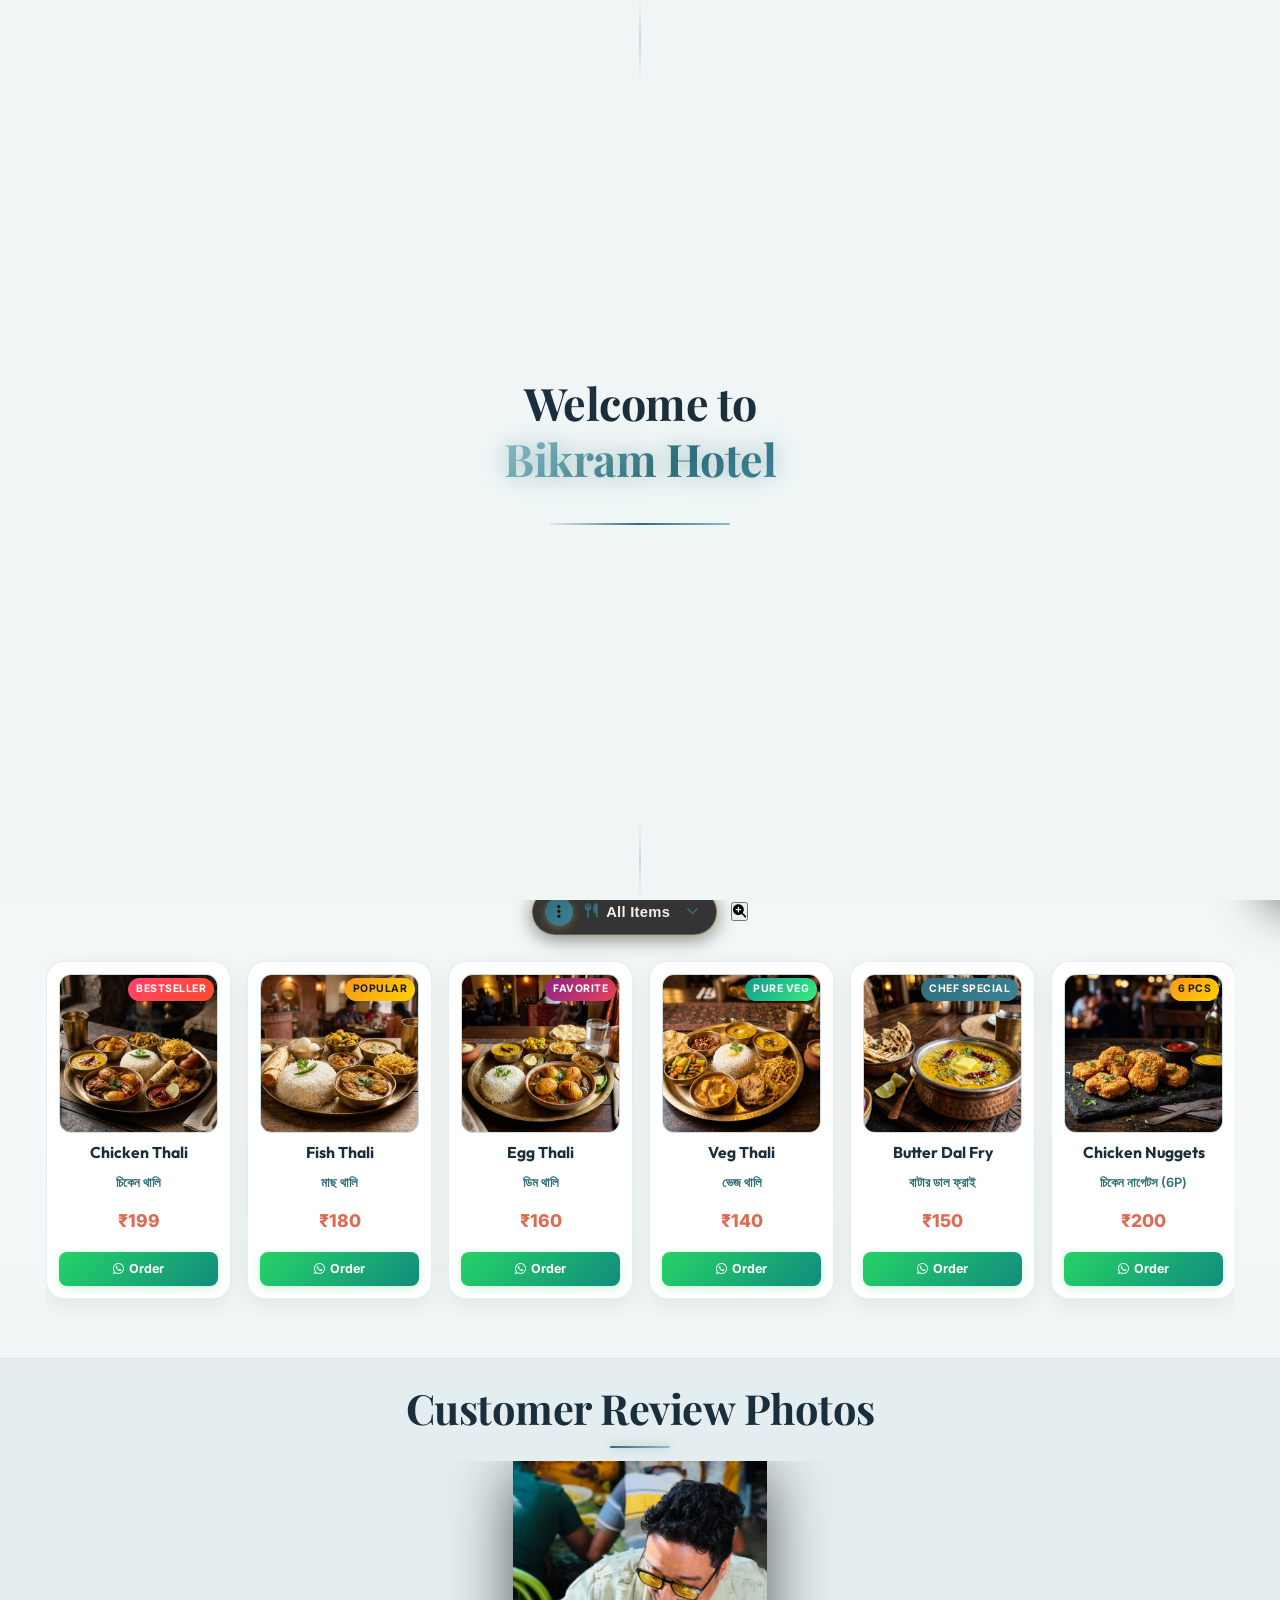
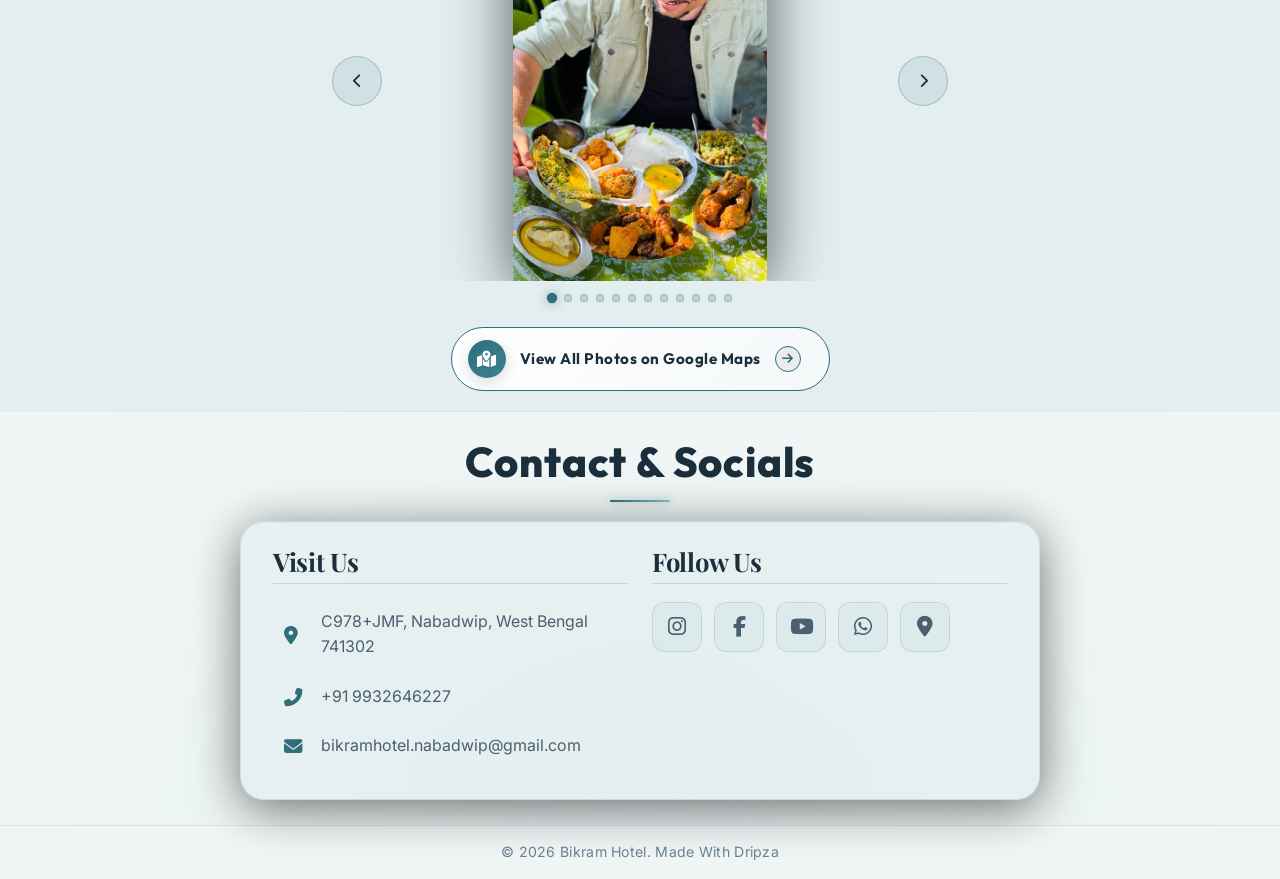
==== commit ee5703a5: "perf: smooth scroll - passive listeners, momentum drag, remove backdrop-filter, pause animation on s" ====
--- a/index.html
+++ b/index.html
@@ -1165,6 +1165,6 @@
         </div>
     </div>
 
-    <script src="script.js"></script>
+    <script src="script.js?v=1.4"></script>
 </body>
 </html>
--- a/styles.css
+++ b/styles.css
@@ -2711,8 +2711,6 @@
     font-size: 0.92rem;
     font-weight: 600;
     cursor: pointer;
-    backdrop-filter: blur(12px);
-    -webkit-backdrop-filter: blur(12px);
     box-shadow: 0 4px 20px rgba(0, 0, 0, 0.45), 0 0 15px rgba(201, 162, 75, 0.15);
     transition: all 0.3s cubic-bezier(0.25, 0.8, 0.25, 1);
     user-select: none;
@@ -2834,6 +2832,9 @@
     padding-right: 4px;
     scrollbar-width: thin;
     scrollbar-color: rgba(201, 162, 75, 0.6) rgba(255, 255, 255, 0.05);
+    will-change: scroll-position;
+    transform: translateZ(0);
+    -webkit-transform: translateZ(0);
 }
 
 .menu-filter-dropdown-list::-webkit-scrollbar {
@@ -2993,7 +2994,7 @@
     overflow-x: auto;
     overflow-y: hidden;
     scroll-behavior: smooth;
-    scroll-snap-type: x mandatory;
+    scroll-snap-type: x proximity;
     -webkit-overflow-scrolling: touch;
     padding: 8px 6px 18px;
     width: 100%;
@@ -3034,12 +3035,12 @@
     padding: 12px;
     text-align: center;
     box-shadow: 0 6px 22px rgba(0, 0, 0, 0.07) !important;
-    backdrop-filter: blur(12px);
-    -webkit-backdrop-filter: blur(12px);
     transition: transform 0.35s cubic-bezier(0.2, 0.8, 0.2, 1), border-color 0.35s ease, box-shadow 0.35s ease;
     animation: floatMenuItem 4.5s ease-in-out infinite alternate;
     user-select: none;
     position: relative;
+    will-change: transform;
+    contain: layout style;
 }
 
 .food-menu-card:nth-child(even) { animation-delay: 0.8s; }
@@ -3283,8 +3284,6 @@
     position: absolute;
     inset: 0;
     background: rgba(0, 0, 0, 0.72);
-    backdrop-filter: blur(12px);
-    -webkit-backdrop-filter: blur(12px);
 }
 
 .full-menu-modal-container {
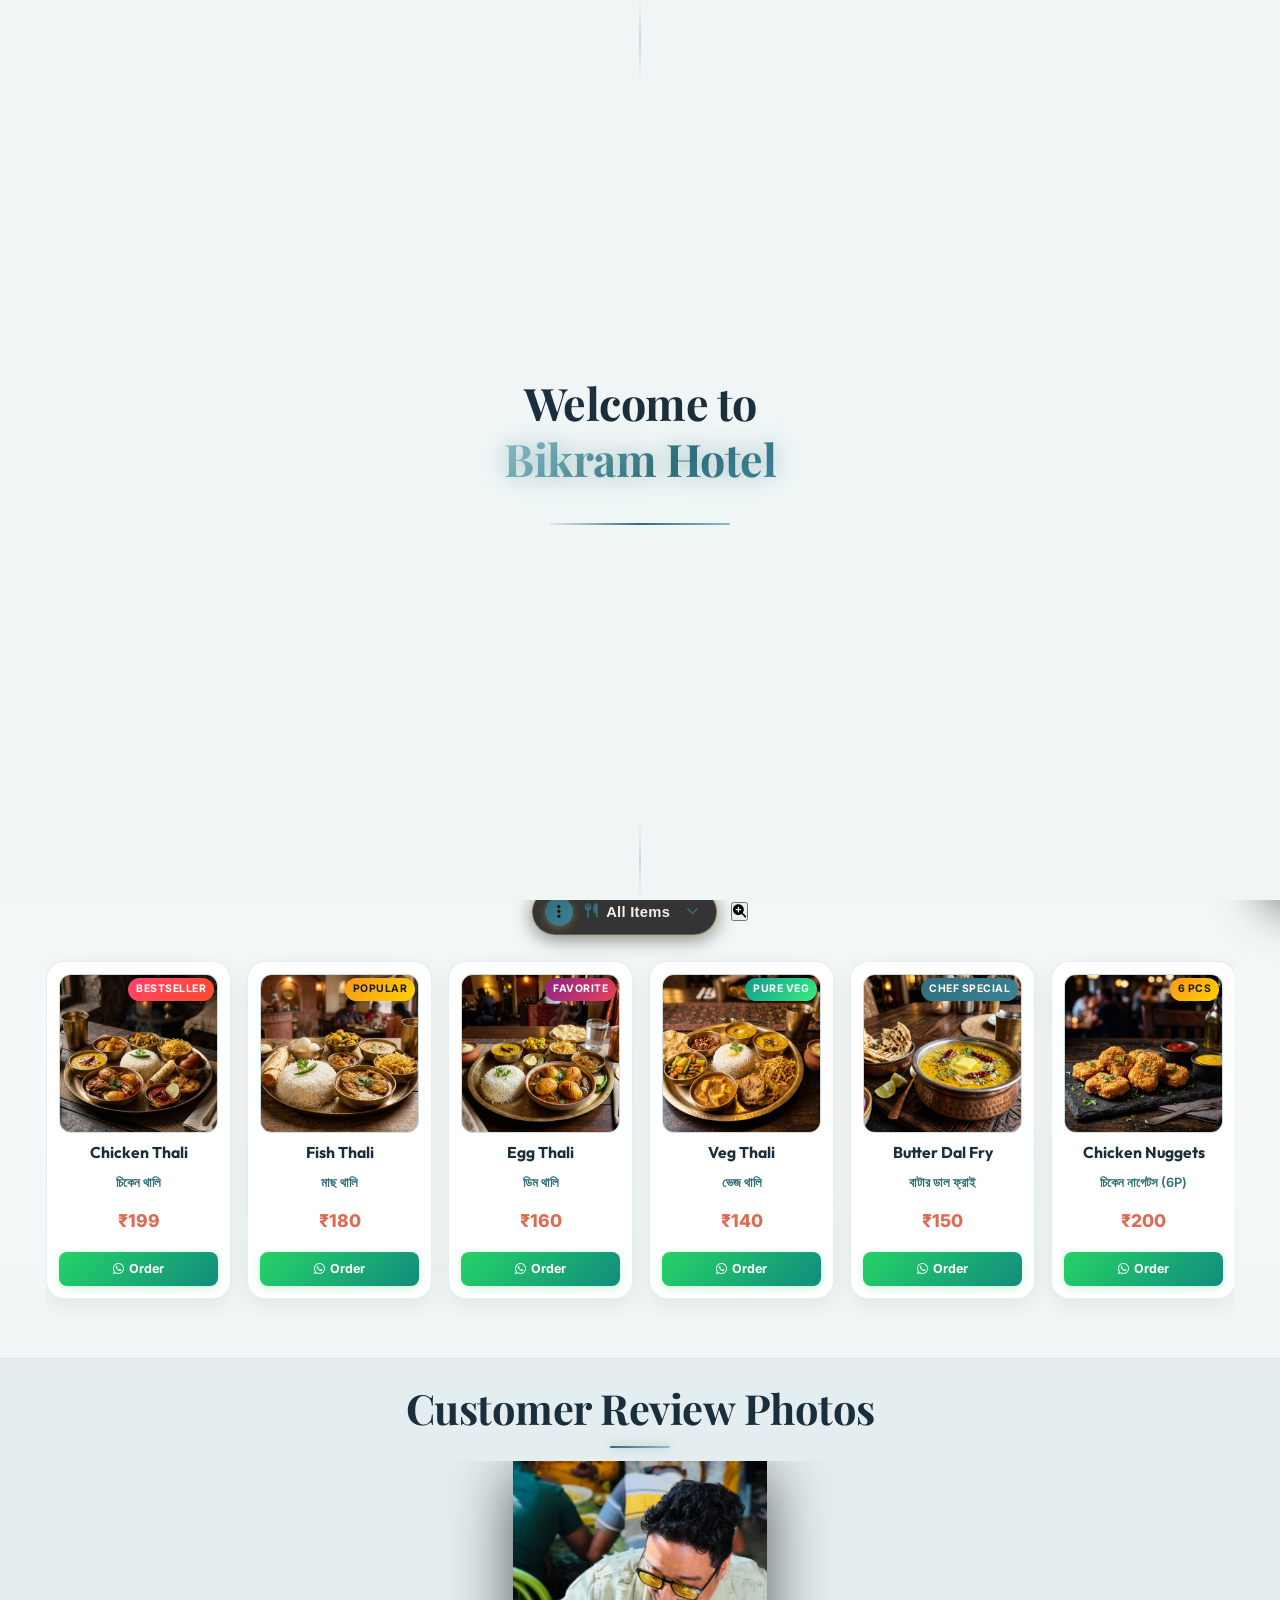
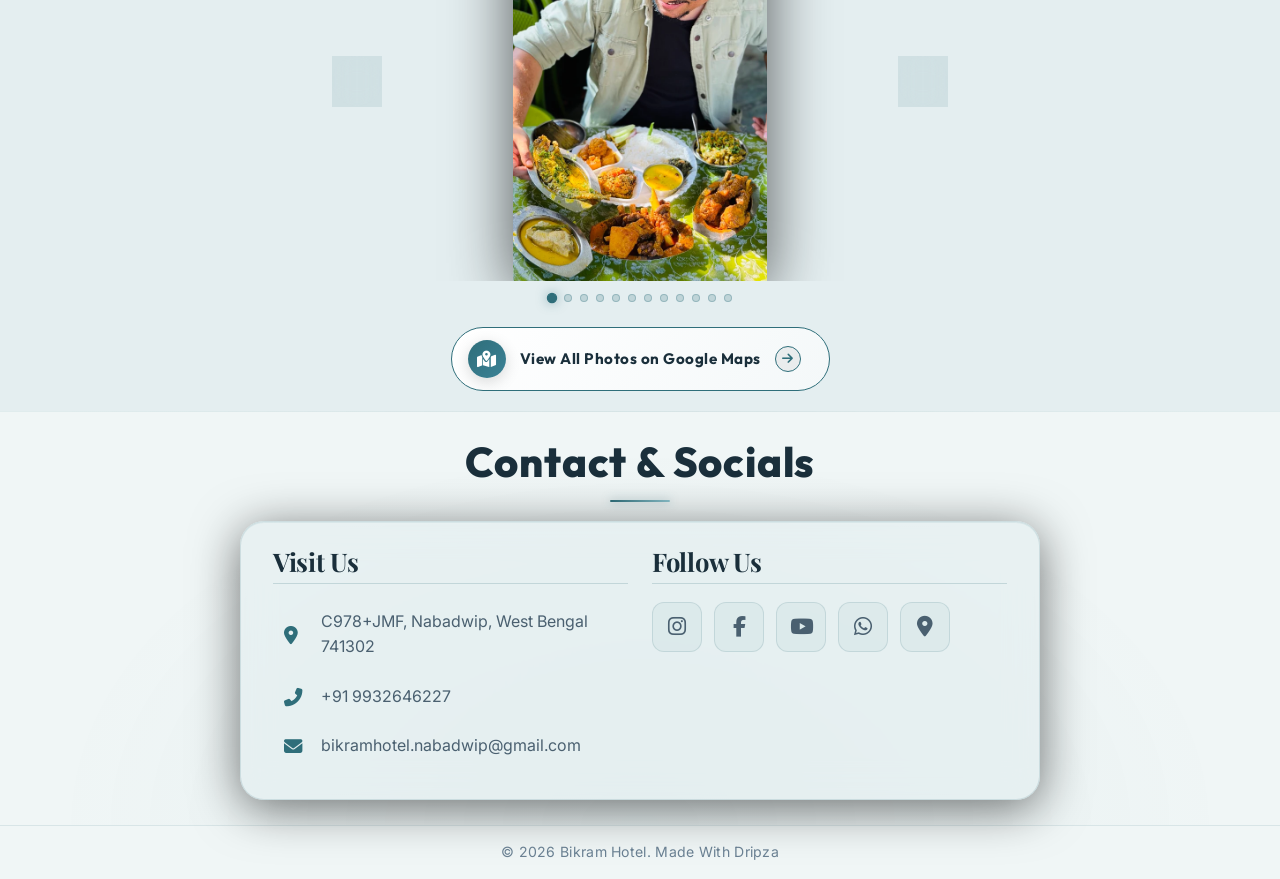
==== commit 1b4fb690: "update: add Gandhi Jayanti assets and update header" ====
--- a/index.html
+++ b/index.html
@@ -24,13 +24,13 @@
         <div class="logo-container">
             <img src="assets/bikram_hotel_logo.webp" alt="Bikram Hotel Logo" class="logo-brand-img">
             <div class="logo-text-wrapper">
-                <span class="animated-football-header" title="Ganesh Chaturthi Special">
-                    <img src="assets/ganesh_run_icon.webp" alt="Ganesh Run Icon" style="object-fit: contain; filter: drop-shadow(0 0 5px rgba(255, 215, 0, 0.6));">
+                <span class="animated-football-header" title="Gandhi Jayanti Special">
+                    <img src="assets/gandhi_jayanti_run_icon.webp" alt="Gandhi Jayanti Run Icon" style="object-fit: contain; filter: drop-shadow(0 0 5px rgba(255, 215, 0, 0.6));">
                 </span>
                 <span class="logo-text">Bikram Hotel</span>
             </div>
         </div>
-        <span class="rath-yatra-header-text">শুভ বিশ্বকর্মা পূজা!</span>
+        <span class="rath-yatra-header-text">শুভ গান্ধী জয়ন্তী!</span>
         <ul class="nav-links">
             <li><a href="#home">Home</a></li>
             <li><a href="#menu">Menu</a></li>
@@ -39,10 +39,10 @@
         </ul>
         <div class="navbar-actions">
             <!-- Rakhi Purnima Button for Poster -->
-            <button class="fifa-btn" id="open-promo-modal-direct-btn" title="Show Ganesh Chaturthi Special Poster">
+            <button class="fifa-btn" id="open-promo-modal-direct-btn" title="Show Gandhi Jayanti Special Poster">
                 <div class="fifa-container">
                     <div class="fifa-magic-ring"></div>
-                    <img src="assets/ganesh_icon.webp" alt="Ganesh Special" class="fifa-svg" style="object-fit: contain;">
+                    <img src="assets/gandhi_jayanti_icon.webp" alt="Gandhi Jayanti Special" class="fifa-svg" style="object-fit: contain;">
                 </div>
             </button>
             
@@ -55,7 +55,7 @@
     <!-- Hero Section -->
     <section id="home" class="hero">
         <div class="hero-bg banner-box">
-            <img src="assets/aj_restaurant_banner_1.webp" alt="AJ Restaurant & Cafe Banner" class="active">
+            <img src="assets/gandhi_jayanti_banner_1.webp" alt="Gandhi Jayanti Banner" class="active">
             <img src="assets/hero_banner_1.webp" alt="Bikram Hotel Hero Banner">
             <div class="overlay"></div>
         </div>
--- a/styles.css
+++ b/styles.css
@@ -2996,6 +2996,7 @@
     scroll-behavior: smooth;
     scroll-snap-type: x proximity;
     -webkit-overflow-scrolling: touch;
+    touch-action: pan-x pan-y;
     padding: 8px 6px 18px;
     width: 100%;
     cursor: grab;
@@ -4090,3 +4091,10 @@
         font-size: 0.7rem;
     }
 }
+
+/* Mobile touch vertical page scroll compatibility */
+.main-menu-scroll-wrapper,
+.main-menu-scroll-track,
+.main-menu-scroll-track .food-menu-card {
+    touch-action: pan-x pan-y !important;
+}
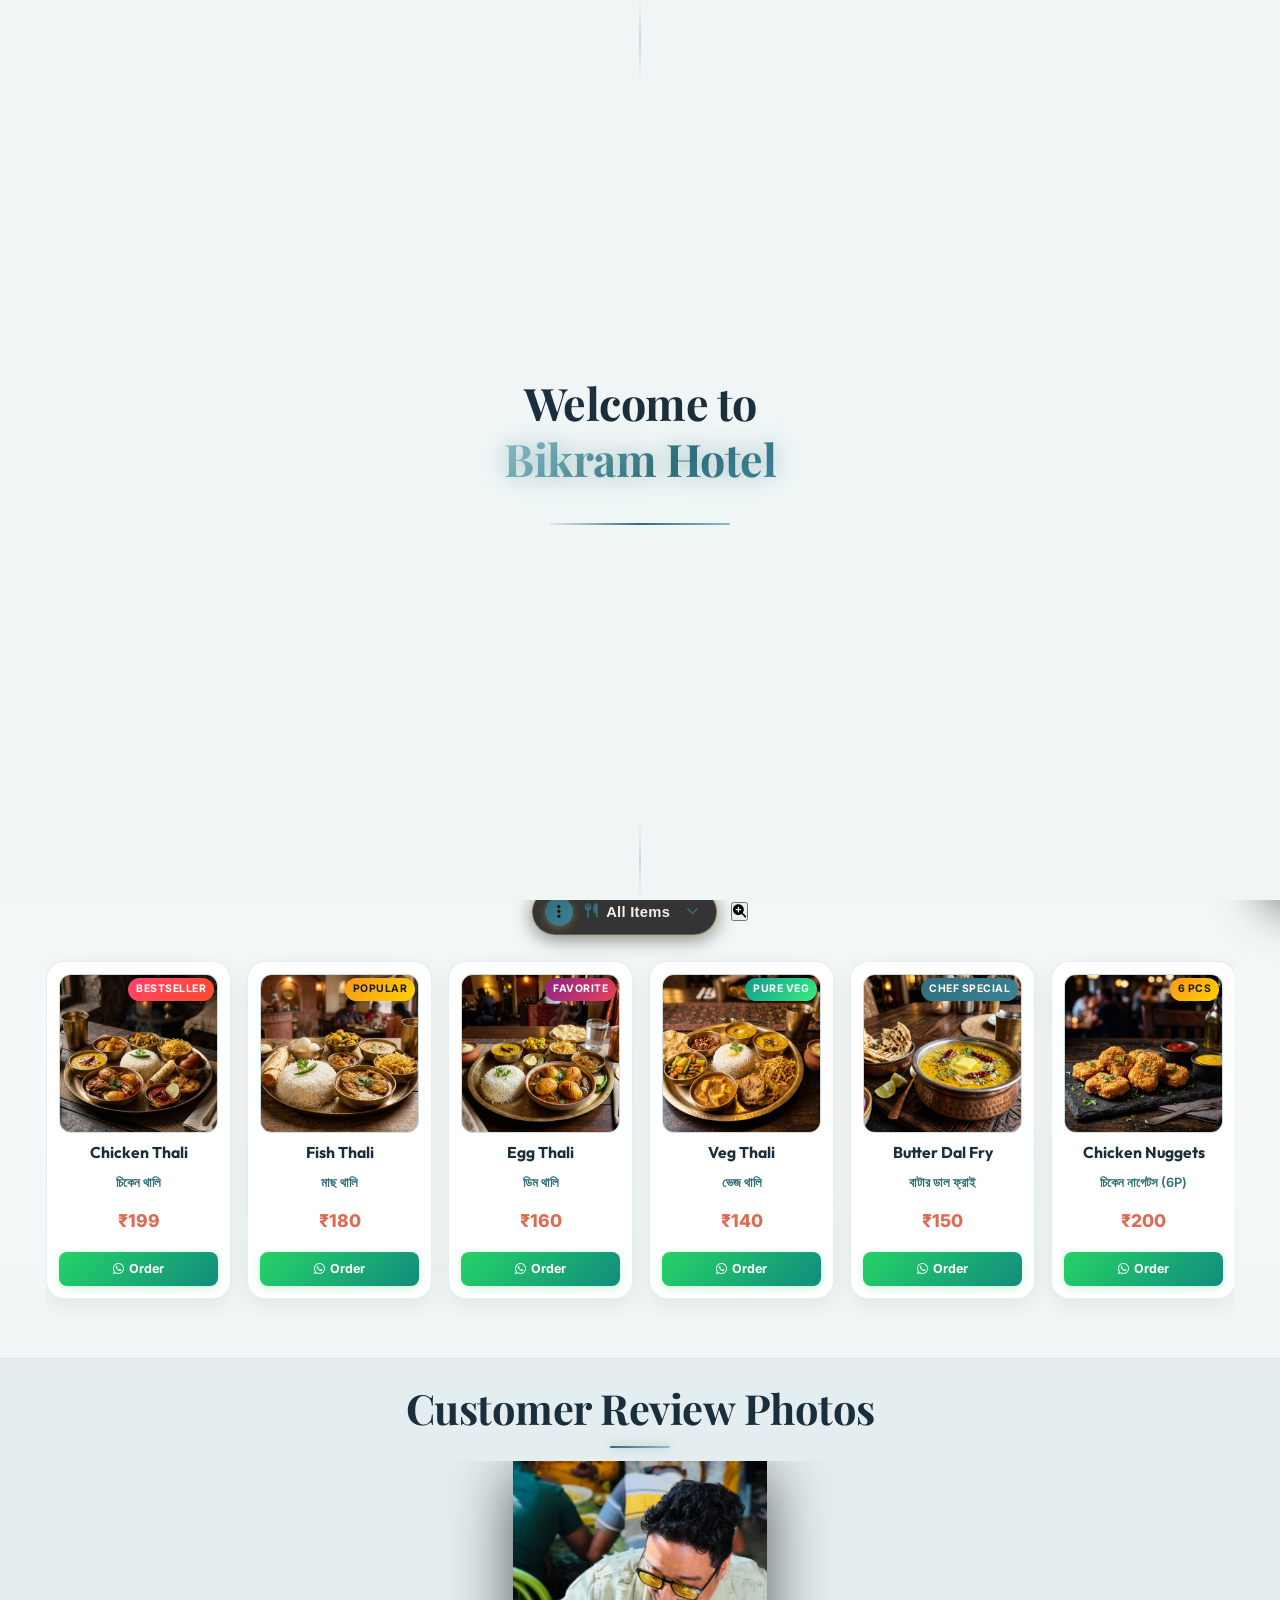
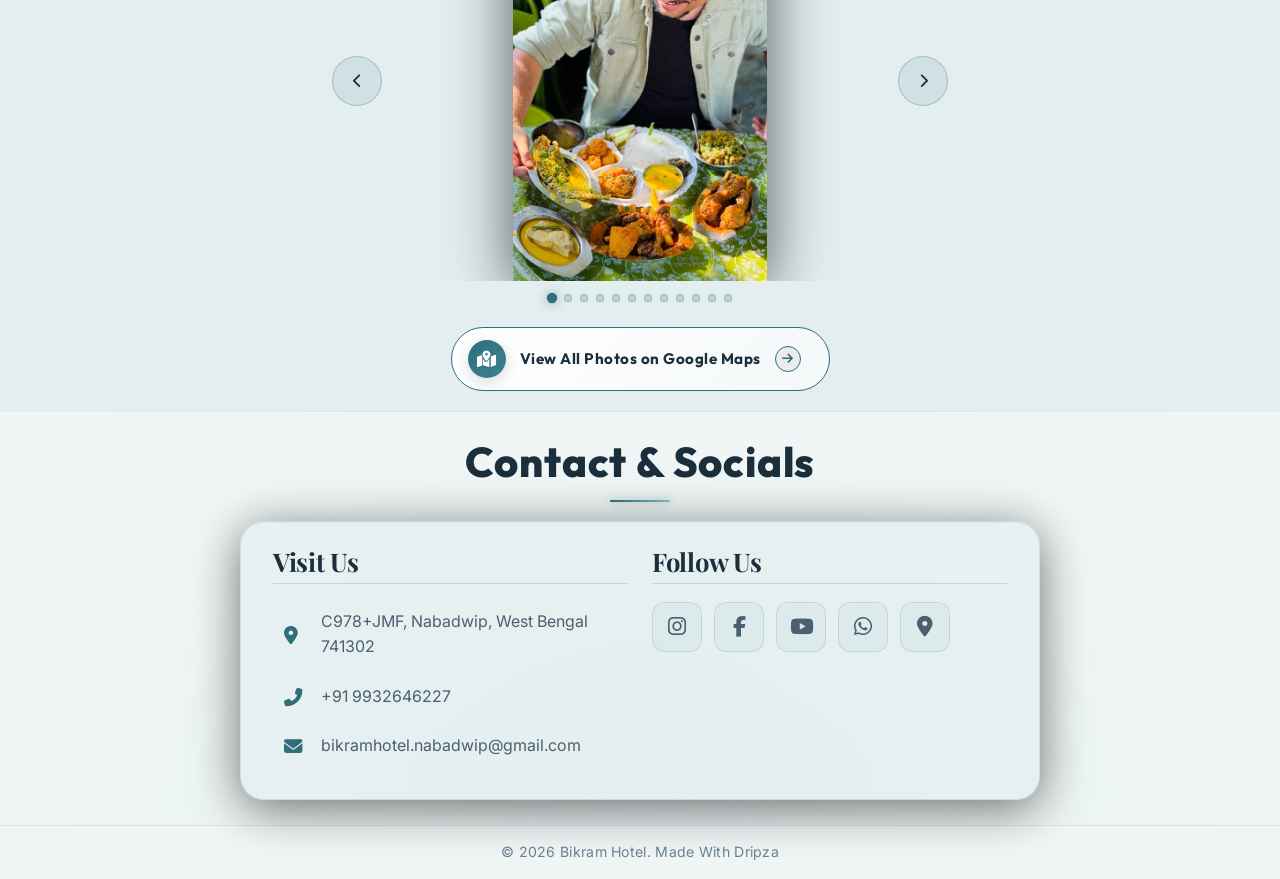
==== commit c460d72e: "Update website content and assets" ====
--- a/index.html
+++ b/index.html
@@ -30,7 +30,7 @@
                 <span class="logo-text">Bikram Hotel</span>
             </div>
         </div>
-        <span class="rath-yatra-header-text">শুভ গান্ধী জয়ন্তী!</span>
+        <span class="rath-yatra-header-text">hello evryone</span>
         <ul class="nav-links">
             <li><a href="#home">Home</a></li>
             <li><a href="#menu">Menu</a></li>
@@ -55,7 +55,7 @@
     <!-- Hero Section -->
     <section id="home" class="hero">
         <div class="hero-bg banner-box">
-            <img src="assets/gandhi_jayanti_banner_1.webp" alt="Gandhi Jayanti Banner" class="active">
+            <img src="assets/mahalaya_festival_banner_1.webp" alt="Mahalaya Festival Banner" class="active">
             <img src="assets/hero_banner_1.webp" alt="Bikram Hotel Hero Banner">
             <div class="overlay"></div>
         </div>
--- a/styles.css
+++ b/styles.css
@@ -1126,6 +1126,7 @@
     font-weight: 800;
     letter-spacing: 0.5px;
     color: #8B1A1A;
+    text-shadow: 0 1px 2px rgba(0, 0, 0, 0.15);
     white-space: nowrap;
     opacity: 0;
     pointer-events: none;
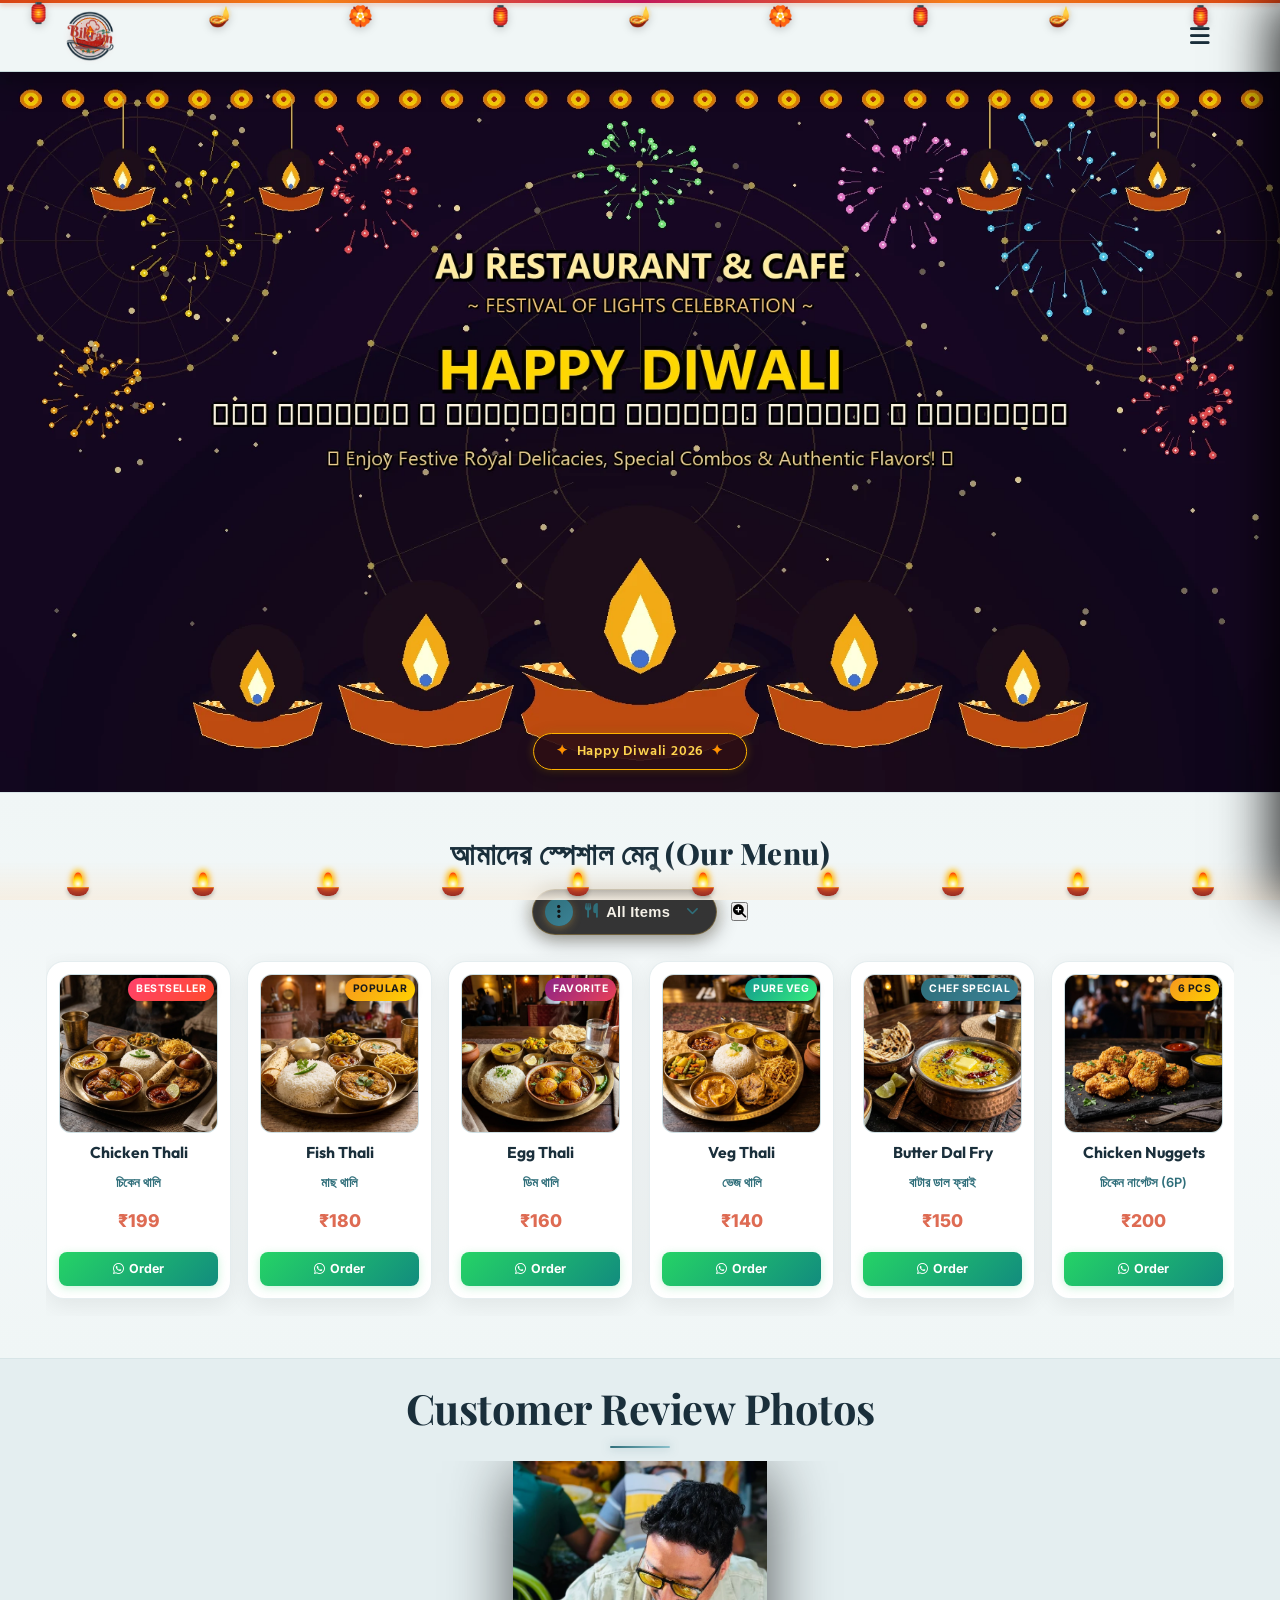
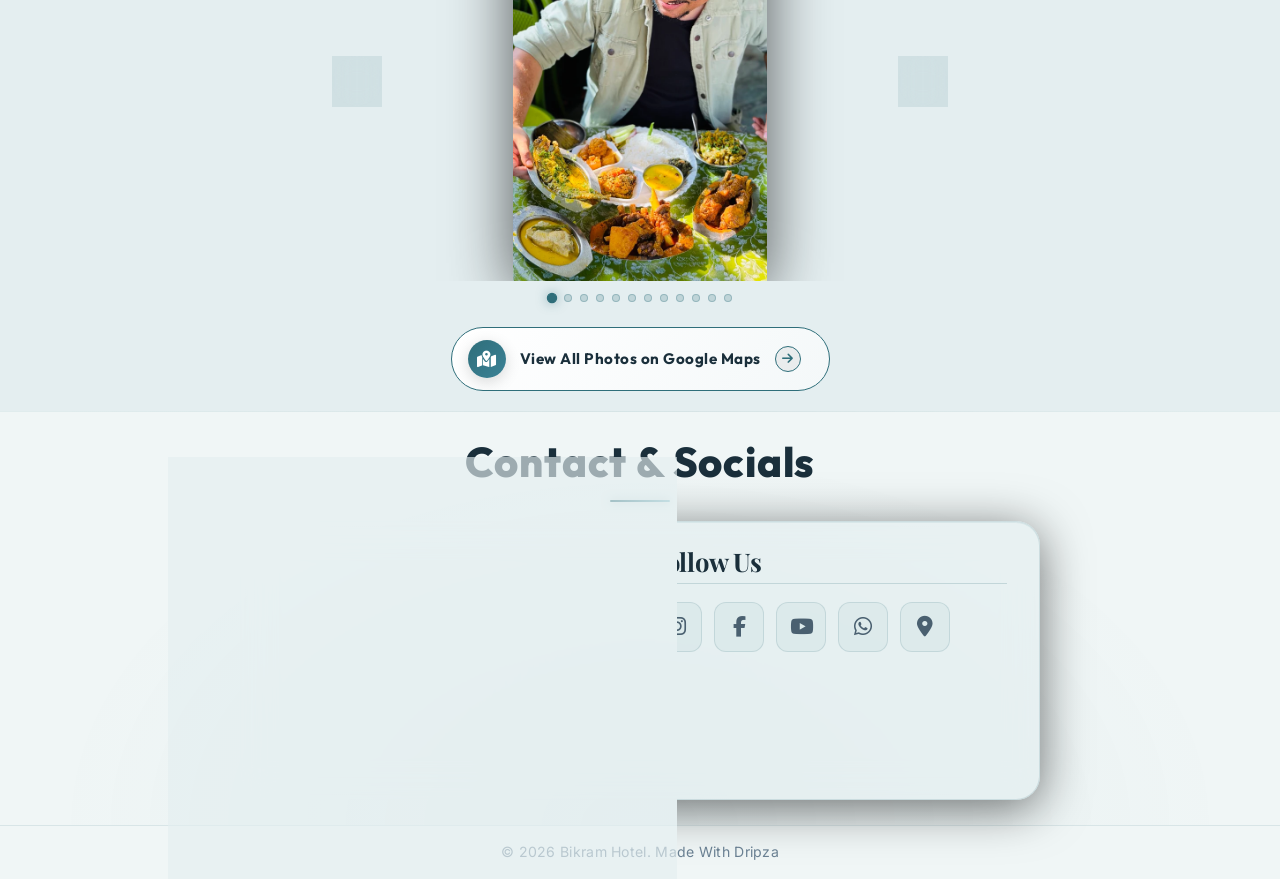
==== commit 89d6eea3: "update" ====
--- a/index.html
+++ b/index.html
@@ -5,14 +5,15 @@
     <meta name="viewport" content="width=device-width, initial-scale=1.0">
     <title>Bikram Hotel</title>
     <link rel="icon" type="image/png" href="assets/bikram_hotel_logo.webp">
-    <link href="https://fonts.googleapis.com/css2?family=Playfair+Display:wght@400;600;700;800&family=Outfit:wght@300;400;600;800&family=Inter:wght@300;400;500;600&display=swap" rel="stylesheet">
+    <link href="https://fonts.googleapis.com/css2?family=Playfair+Display:wght@400;600;700;800&family=Outfit:wght@300;400;600;800&family=Inter:wght@300;400;500;600&family=Hind+Siliguri:wght@400;600;700&display=swap" rel="stylesheet">
     <link rel="stylesheet" href="https://cdnjs.cloudflare.com/ajax/libs/font-awesome/6.4.0/css/all.min.css">
     <link rel="stylesheet" href="styles.css?v=1.3">
 </head>
-<body class="no-scroll">
+<body class="no-scroll diwali-theme">
     <!-- Preloader Screen -->
     <div id="preloader">
         <div class="preloader-content">
+            <div class="preloader-diya-glow">🪔</div>
             <h1 class="preloader-title">Welcome to <br><span class="highlight">Bikram Hotel</span></h1>
             <div class="preloader-loader">
                 <div class="loader-bar"></div>
@@ -20,17 +21,32 @@
         </div>
     </div>
     <!-- Navbar -->
+        <!-- Hanging Decorative Diwali Toran & Lanterns -->
+    <div class="diwali-hanging-toran" aria-hidden="true">
+        <div class="toran-string"></div>
+        <div class="toran-items">
+            <span class="toran-lantern tl1">🏮</span>
+            <span class="toran-diya td1">🪔</span>
+            <span class="toran-flower tf1">🏵️</span>
+            <span class="toran-lantern tl2">🏮</span>
+            <span class="toran-diya td2">🪔</span>
+            <span class="toran-flower tf2">🏵️</span>
+            <span class="toran-lantern tl3">🏮</span>
+            <span class="toran-diya td3">🪔</span>
+            <span class="toran-lantern tl4">🏮</span>
+        </div>
+    </div>
     <nav class="navbar">
         <div class="logo-container">
             <img src="assets/bikram_hotel_logo.webp" alt="Bikram Hotel Logo" class="logo-brand-img">
             <div class="logo-text-wrapper">
-                <span class="animated-football-header" title="Gandhi Jayanti Special">
-                    <img src="assets/gandhi_jayanti_run_icon.webp" alt="Gandhi Jayanti Run Icon" style="object-fit: contain; filter: drop-shadow(0 0 5px rgba(255, 215, 0, 0.6));">
+                <span class="animated-football-header" title="Diwali Celebration">
+                    <img src="assets/diwali_run_icon.webp" alt="Mahalaya Run Icon" style="object-fit: contain; filter: drop-shadow(0 2px 5px rgba(183, 28, 28, 0.4)) drop-shadow(0 1px 2px rgba(0, 0, 0, 0.25));">
                 </span>
                 <span class="logo-text">Bikram Hotel</span>
             </div>
         </div>
-        <span class="rath-yatra-header-text">hello evryone</span>
+        <span class="rath-yatra-header-text diwali-header-text">✨ শুভ দীপাবলি ও কালীপূজা 🪔</span>
         <ul class="nav-links">
             <li><a href="#home">Home</a></li>
             <li><a href="#menu">Menu</a></li>
@@ -38,14 +54,6 @@
             <li><a href="#contact">Contact</a></li>
         </ul>
         <div class="navbar-actions">
-            <!-- Rakhi Purnima Button for Poster -->
-            <button class="fifa-btn" id="open-promo-modal-direct-btn" title="Show Gandhi Jayanti Special Poster">
-                <div class="fifa-container">
-                    <div class="fifa-magic-ring"></div>
-                    <img src="assets/gandhi_jayanti_icon.webp" alt="Gandhi Jayanti Special" class="fifa-svg" style="object-fit: contain;">
-                </div>
-            </button>
-            
             <div class="hamburger">
                 <i class="fas fa-bars"></i>
             </div>
@@ -55,9 +63,14 @@
     <!-- Hero Section -->
     <section id="home" class="hero">
         <div class="hero-bg banner-box">
-            <img src="assets/mahalaya_festival_banner_1.webp" alt="Mahalaya Festival Banner" class="active">
+            <img src="assets/diwali_greeting_banner.webp" alt="Happy Diwali Festival Banner" class="active">
             <img src="assets/hero_banner_1.webp" alt="Bikram Hotel Hero Banner">
             <div class="overlay"></div>
+        </div>
+        <!-- Interactive Diwali Fireworks Canvas Overlay -->
+        <canvas id="diwali-fireworks-canvas"></canvas>
+        <div class="hero-diwali-badge">
+            <span class="sparkle-star">✦</span> Happy Diwali 2026 <span class="sparkle-star">✦</span>
         </div>
         <!-- Click/Hover Zones for Banner Control -->
         <div class="hero-nav-zone left-zone" title="Previous Image"></div>
@@ -1156,15 +1169,19 @@
         </div>
     </div>
 
-    <!-- Promo Poster Modal -->
-    <div class="promo-modal" id="promo-modal">
-        <div class="promo-modal-overlay"></div>
-        <div class="promo-modal-content">
-            <button class="promo-modal-close" id="close-promo-modal-btn" aria-label="Close Promo Modal"><i class="fas fa-times"></i></button>
-            <img src="assets/promo_poster.webp" alt="Rakhi Purnima Celebration" class="promo-poster-img">
-        </div>
+        <!-- Interactive Diwali Diya Bar along bottom -->
+    <div class="diwali-diya-bar" id="diwali-diya-bar" title="Interactive Diwali Diyas - Click to Light / Extinguish">
+        <div class="interactive-diya-item"><div class="diya-flame"></div><div class="diya-pot"></div></div>
+        <div class="interactive-diya-item"><div class="diya-flame"></div><div class="diya-pot"></div></div>
+        <div class="interactive-diya-item"><div class="diya-flame"></div><div class="diya-pot"></div></div>
+        <div class="interactive-diya-item"><div class="diya-flame"></div><div class="diya-pot"></div></div>
+        <div class="interactive-diya-item"><div class="diya-flame"></div><div class="diya-pot"></div></div>
+        <div class="interactive-diya-item"><div class="diya-flame"></div><div class="diya-pot"></div></div>
+        <div class="interactive-diya-item"><div class="diya-flame"></div><div class="diya-pot"></div></div>
+        <div class="interactive-diya-item"><div class="diya-flame"></div><div class="diya-pot"></div></div>
+        <div class="interactive-diya-item"><div class="diya-flame"></div><div class="diya-pot"></div></div>
+        <div class="interactive-diya-item"><div class="diya-flame"></div><div class="diya-pot"></div></div>
     </div>
-
     <script src="script.js?v=1.4"></script>
-</body>
+    </body>
 </html>
--- a/styles.css
+++ b/styles.css
@@ -101,6 +101,8 @@
 }
 
 .logo-brand-img {
+    position: relative;
+    z-index: 1002;
     height: 52px;
     width: auto;
     object-fit: contain;
@@ -137,6 +139,7 @@
 .animated-football-header img {
     width: 100%;
     height: 100%;
+    filter: drop-shadow(0 2px 5px rgba(183, 28, 28, 0.4)) drop-shadow(0 1px 2px rgba(0, 0, 0, 0.25)) !important;
 }
 
 .logo-text {
@@ -4099,3 +4102,280 @@
 .main-menu-scroll-track .food-menu-card {
     touch-action: pan-x pan-y !important;
 }
+
+/* ============================================================
+   DIWALI FESTIVAL THEME STYLES (LIGHT THEME - দীপাবলি ও কালীপূজা)
+   Optimized for All Devices: Desktop, iPhone & Low-End Android
+   ============================================================ */
+
+/* Preloader Diya Enhancement */
+.preloader-diya-glow {
+    font-size: 3rem;
+    margin-bottom: 8px;
+    animation: diyaPulseGlow 1.8s infinite ease-in-out;
+    filter: drop-shadow(0 0 10px #e65100);
+    will-change: transform;
+}
+
+.preloader-subtitle {
+    font-family: 'Hind Siliguri', 'Outfit', sans-serif;
+    color: #c62828;
+    font-size: 1.1rem;
+    font-weight: 700;
+    margin-top: 6px;
+    letter-spacing: 0.5px;
+    text-shadow: 0 0 6px rgba(198, 40, 40, 0.25);
+}
+
+@keyframes diyaPulseGlow {
+    0%, 100% { transform: scale(1) translateZ(0); filter: drop-shadow(0 0 8px #d84315); }
+    50% { transform: scale(1.12) translateZ(0); filter: drop-shadow(0 0 16px #ff8f00); }
+}
+
+/* Hanging Festive Toran & Lanterns */
+.diwali-hanging-toran {
+    position: fixed;
+    top: 0;
+    left: 0;
+    width: 100%;
+    height: 44px;
+    z-index: 1001;
+    pointer-events: none;
+    overflow: hidden;
+    transform: translateZ(0);
+}
+
+.toran-string {
+    position: absolute;
+    top: 0;
+    left: 0;
+    width: 100%;
+    height: 3px;
+    background: linear-gradient(90deg, #d84315, #f57f17, #c2185b, #f57f17, #d84315);
+    box-shadow: 0 2px 5px rgba(216, 67, 21, 0.35);
+}
+
+.toran-items {
+    display: flex;
+    justify-content: space-around;
+    align-items: flex-start;
+    padding: 0 10px;
+    width: 100%;
+}
+
+.toran-items span {
+    display: inline-block;
+    transform-origin: top center;
+    font-size: 1.25rem;
+    filter: drop-shadow(0 2px 4px rgba(0, 0, 0, 0.2));
+    will-change: transform;
+}
+
+.toran-lantern { animation: toranSway 3.2s infinite ease-in-out; }
+.toran-diya { animation: toranSway 2.8s infinite ease-in-out reverse; }
+.toran-flower { animation: toranSway 3.6s infinite ease-in-out; font-size: 1rem; }
+
+.tl1 { animation-delay: 0s; position: relative; left: -42px; top: -3px; }
+.td1 { animation-delay: 0.4s; }
+.tf1 { animation-delay: 0.8s; }
+.tl2 { animation-delay: 1.2s; }
+.td2 { animation-delay: 1.6s; }
+.tf2 { animation-delay: 0.3s; }
+.tl3 { animation-delay: 0.9s; }
+.td3 { animation-delay: 1.4s; }
+.tl4 { animation-delay: 0.2s; }
+
+@keyframes toranSway {
+    0%, 100% { transform: rotate(-8deg) translateZ(0); }
+    50% { transform: rotate(8deg) translateZ(0); }
+}
+
+/* Diwali Header Text (Light Theme - Rich Royal Crimson & Vermilion) */
+.diwali-header-text {
+    font-family: 'Hind Siliguri', 'Playfair Display', serif !important;
+    font-size: 1.25rem !important;
+    font-weight: 700 !important;
+    color: #b71c1c !important;
+    background: linear-gradient(90deg, #b71c1c 0%, #d84315 35%, #880e4f 70%, #e65100 100%) !important;
+    -webkit-background-clip: text !important;
+    -webkit-text-fill-color: transparent !important;
+    filter: drop-shadow(0 1px 3px rgba(183, 28, 28, 0.25));
+    letter-spacing: 0.5px;
+}
+
+/* Hero Section Diwali Additions */
+#diwali-fireworks-canvas {
+    position: absolute;
+    inset: 0;
+    width: 100%;
+    height: 100%;
+    z-index: 2;
+    pointer-events: auto;
+    cursor: crosshair;
+    contain: strict;
+}
+
+.hero-diwali-badge {
+    position: absolute;
+    bottom: 22px;
+    left: 50%;
+    transform: translateX(-50%) translateZ(0);
+    z-index: 3;
+    background: rgba(45, 14, 20, 0.9);
+    border: 1.5px solid #ffb300;
+    border-radius: 30px;
+    padding: 6px 18px;
+    font-family: 'Hind Siliguri', 'Outfit', sans-serif;
+    color: #ffd54f;
+    font-size: 0.88rem;
+    font-weight: 600;
+    letter-spacing: 0.8px;
+    white-space: nowrap;
+    box-shadow: 0 4px 15px rgba(0, 0, 0, 0.35), 0 0 10px rgba(255, 179, 0, 0.3);
+    pointer-events: none;
+    animation: badgeFloat 3.5s infinite ease-in-out;
+}
+
+.sparkle-star {
+    color: #ff9100;
+    margin: 0 4px;
+    display: inline-block;
+}
+
+@keyframes badgeFloat {
+    0%, 100% { transform: translateX(-50%) translateY(0) translateZ(0); }
+    50% { transform: translateX(-50%) translateY(-5px) translateZ(0); }
+}
+
+/* Interactive Diya Bar along bottom of the screen */
+.diwali-diya-bar {
+    position: fixed;
+    bottom: 0;
+    left: 0;
+    width: 100%;
+    height: 38px;
+    z-index: 9980;
+    display: flex;
+    justify-content: space-around;
+    align-items: flex-end;
+    padding: 0 15px 4px 15px;
+    pointer-events: none;
+    background: linear-gradient(to top, rgba(245, 238, 226, 0.95) 0%, rgba(245, 238, 226, 0) 100%);
+    contain: layout paint;
+}
+
+.interactive-diya-item {
+    pointer-events: auto;
+    cursor: pointer;
+    display: flex;
+    flex-direction: column;
+    align-items: center;
+    transition: transform 0.2s ease-out;
+    user-select: none;
+    will-change: transform;
+}
+
+.interactive-diya-item:hover {
+    transform: scale(1.25) translateY(-3px) translateZ(0);
+}
+
+.diya-flame {
+    width: 10px;
+    height: 15px;
+    background: radial-gradient(circle at 50% 80%, #fff 0%, #ffd700 45%, #ff4500 85%, transparent 100%);
+    border-radius: 50% 50% 25% 25% / 70% 70% 30% 30%;
+    box-shadow: 0 0 8px #ff9100, 0 -2px 6px #ffd700;
+    animation: diyaFlameFlicker 0.2s infinite alternate ease-in-out;
+    transform-origin: bottom center;
+    transition: opacity 0.3s ease, transform 0.3s ease;
+    will-change: transform, opacity;
+}
+
+.diya-pot {
+    width: 22px;
+    height: 9px;
+    background: linear-gradient(180deg, #c0392b 0%, #962d22 100%);
+    border-radius: 0 0 14px 14px;
+    border-top: 1.5px solid #e67e22;
+    box-shadow: 0 2px 4px rgba(0, 0, 0, 0.25);
+}
+
+.interactive-diya-item.unlit .diya-flame {
+    opacity: 0;
+    transform: scale(0.2);
+}
+
+@keyframes diyaFlameFlicker {
+    0% { transform: scale(1) rotate(-1deg) translateZ(0); }
+    100% { transform: scale(1.06, 0.95) rotate(1.5deg) translateZ(0); }
+}
+
+@media (max-width: 768px) {
+    .diwali-diya-bar {
+        height: 30px;
+        padding-bottom: 2px;
+    }
+    .interactive-diya-item:nth-child(n+7) {
+        display: none !important;
+    }
+    .diya-flame {
+        width: 8px;
+        height: 12px;
+    }
+    .diya-pot {
+        width: 17px;
+        height: 7px;
+    }
+}
+/* Sparkler Cursor Trail Particle (Desktop only) */
+.diwali-sparkler-dot {
+    position: fixed;
+    pointer-events: none;
+    border-radius: 50%;
+    z-index: 10005;
+    animation: sparklerFade 0.55s forwards linear;
+    will-change: transform, opacity;
+}
+
+@keyframes sparklerFade {
+    0% { transform: translate(0, 0) scale(1) translateZ(0); opacity: 1; }
+    100% { transform: translate(var(--tx, 0), var(--ty, 0)) scale(0) translateZ(0); opacity: 0; }
+}
+
+/* Mobile Optimizations */
+@media (max-width: 768px) {
+    .diwali-header-text {
+        font-size: 0.92rem !important;
+    }
+    .diwali-hanging-toran {
+        height: 36px;
+    }
+    .tl1 {
+        left: -14px;
+        top: -2px;
+    }
+    .toran-items span {
+        font-size: 1rem;
+    }
+    .hero-diwali-badge {
+        font-size: 0.72rem;
+        padding: 4px 12px;
+        bottom: 10px;
+    }
+    .diwali-diya-bar {
+        height: 30px;
+        padding-bottom: 2px;
+    }
+    .diya-flame {
+        width: 8px;
+        height: 12px;
+    }
+    .diya-pot {
+        width: 17px;
+        height: 7px;
+    }
+    .preloader-diya-glow,
+    .diwali-header-text {
+        filter: none !important;
+    }
+}
